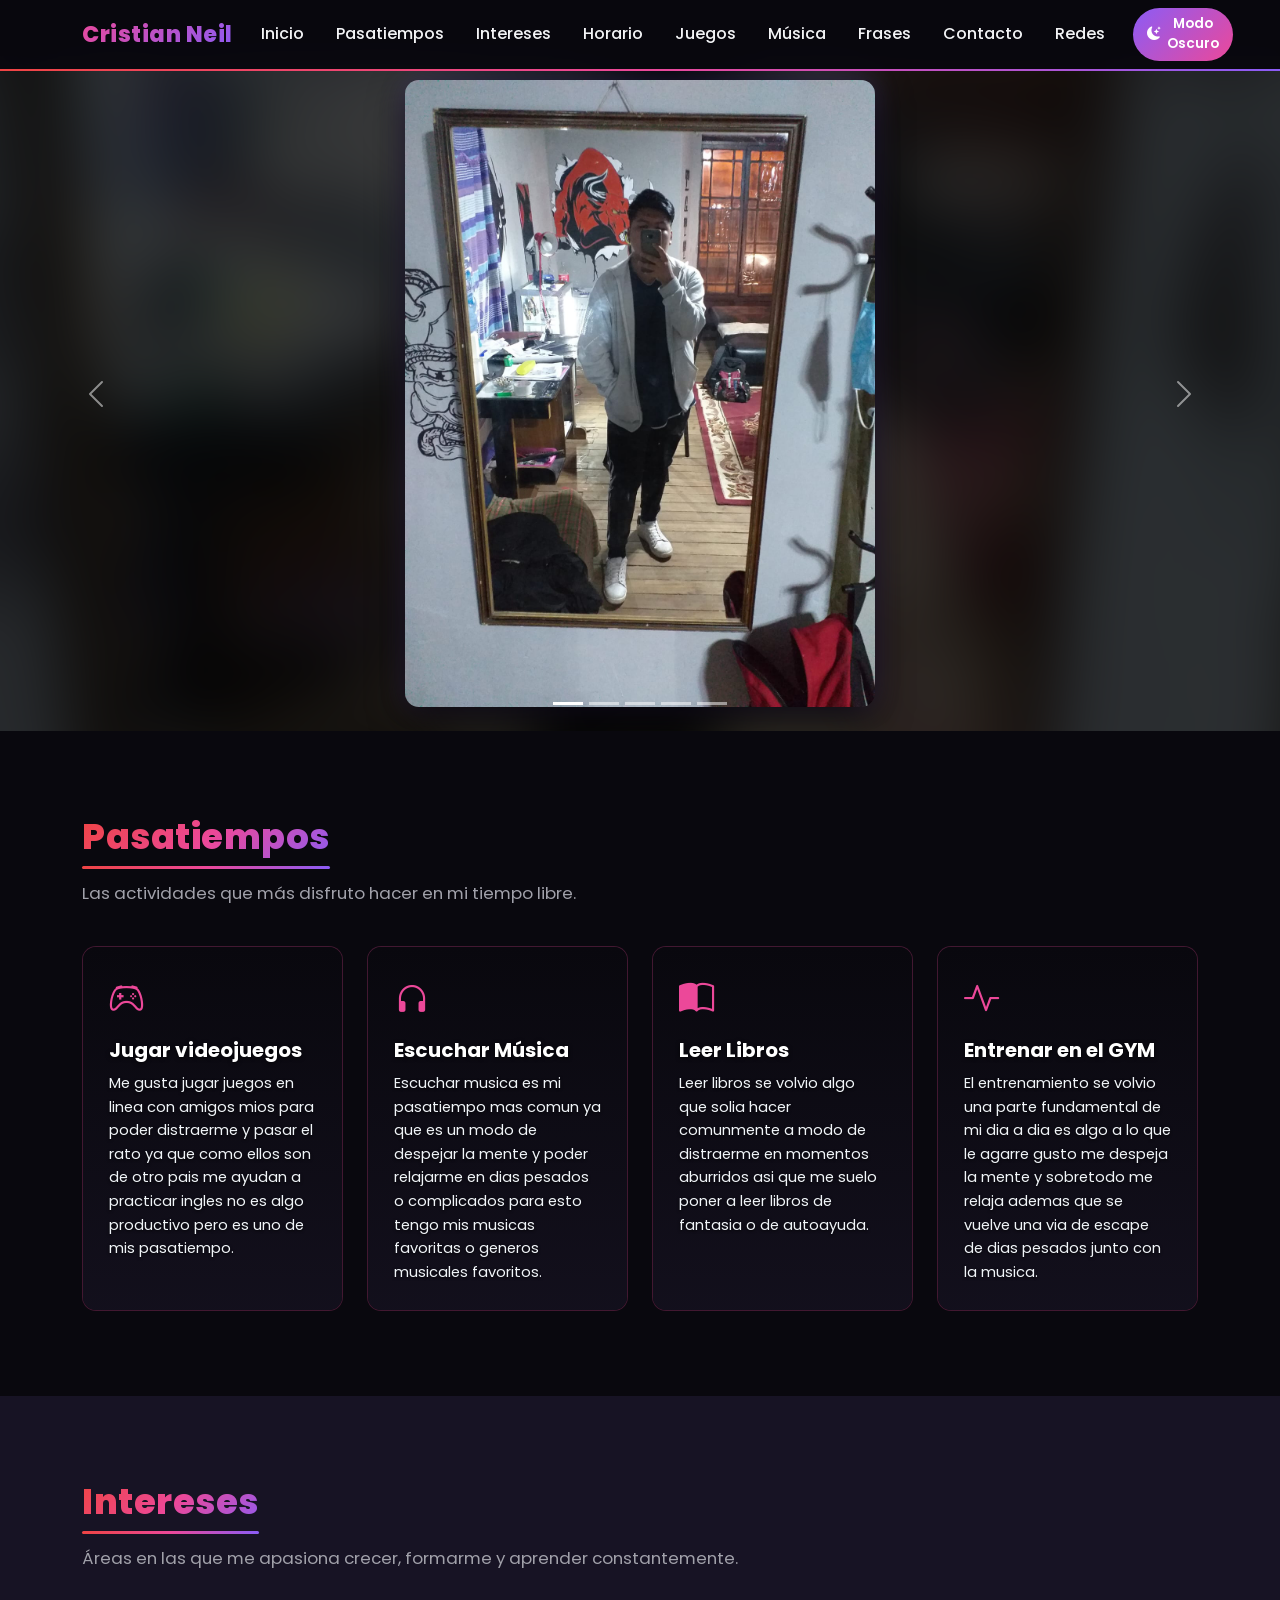
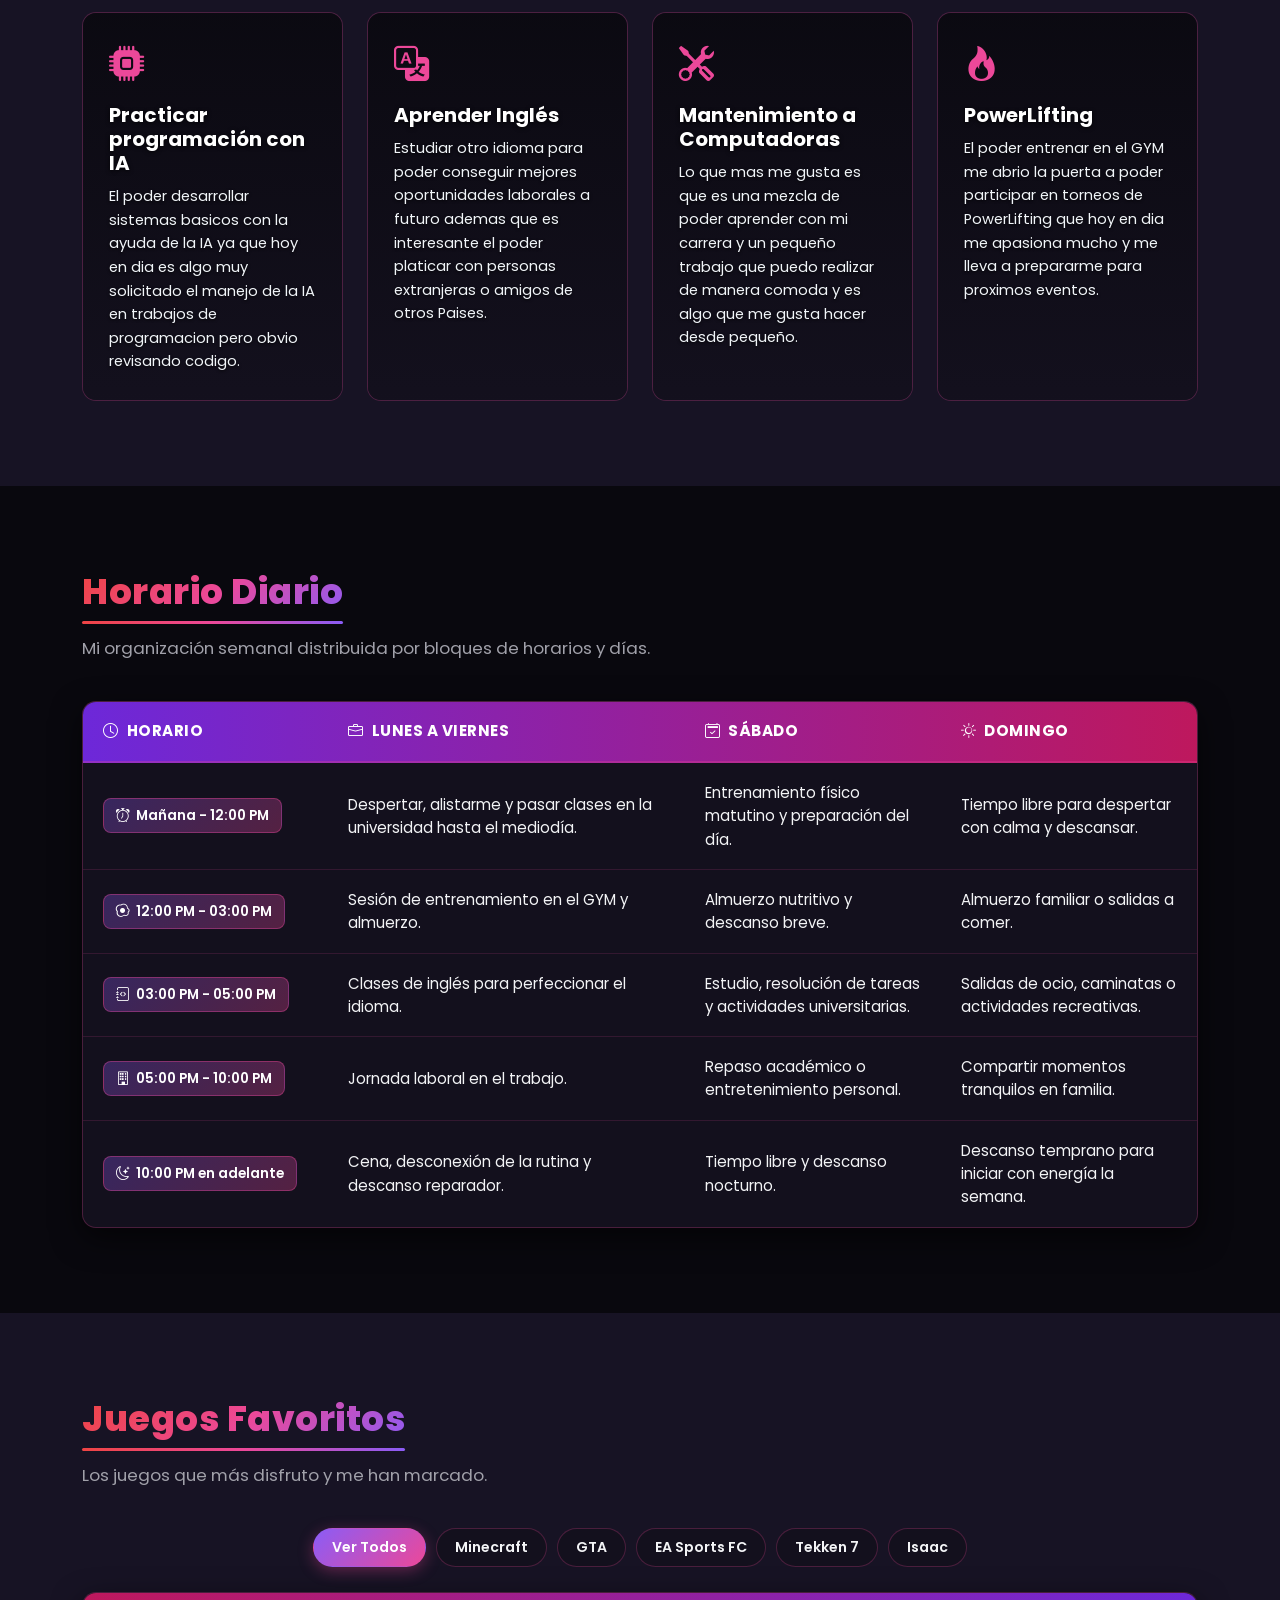
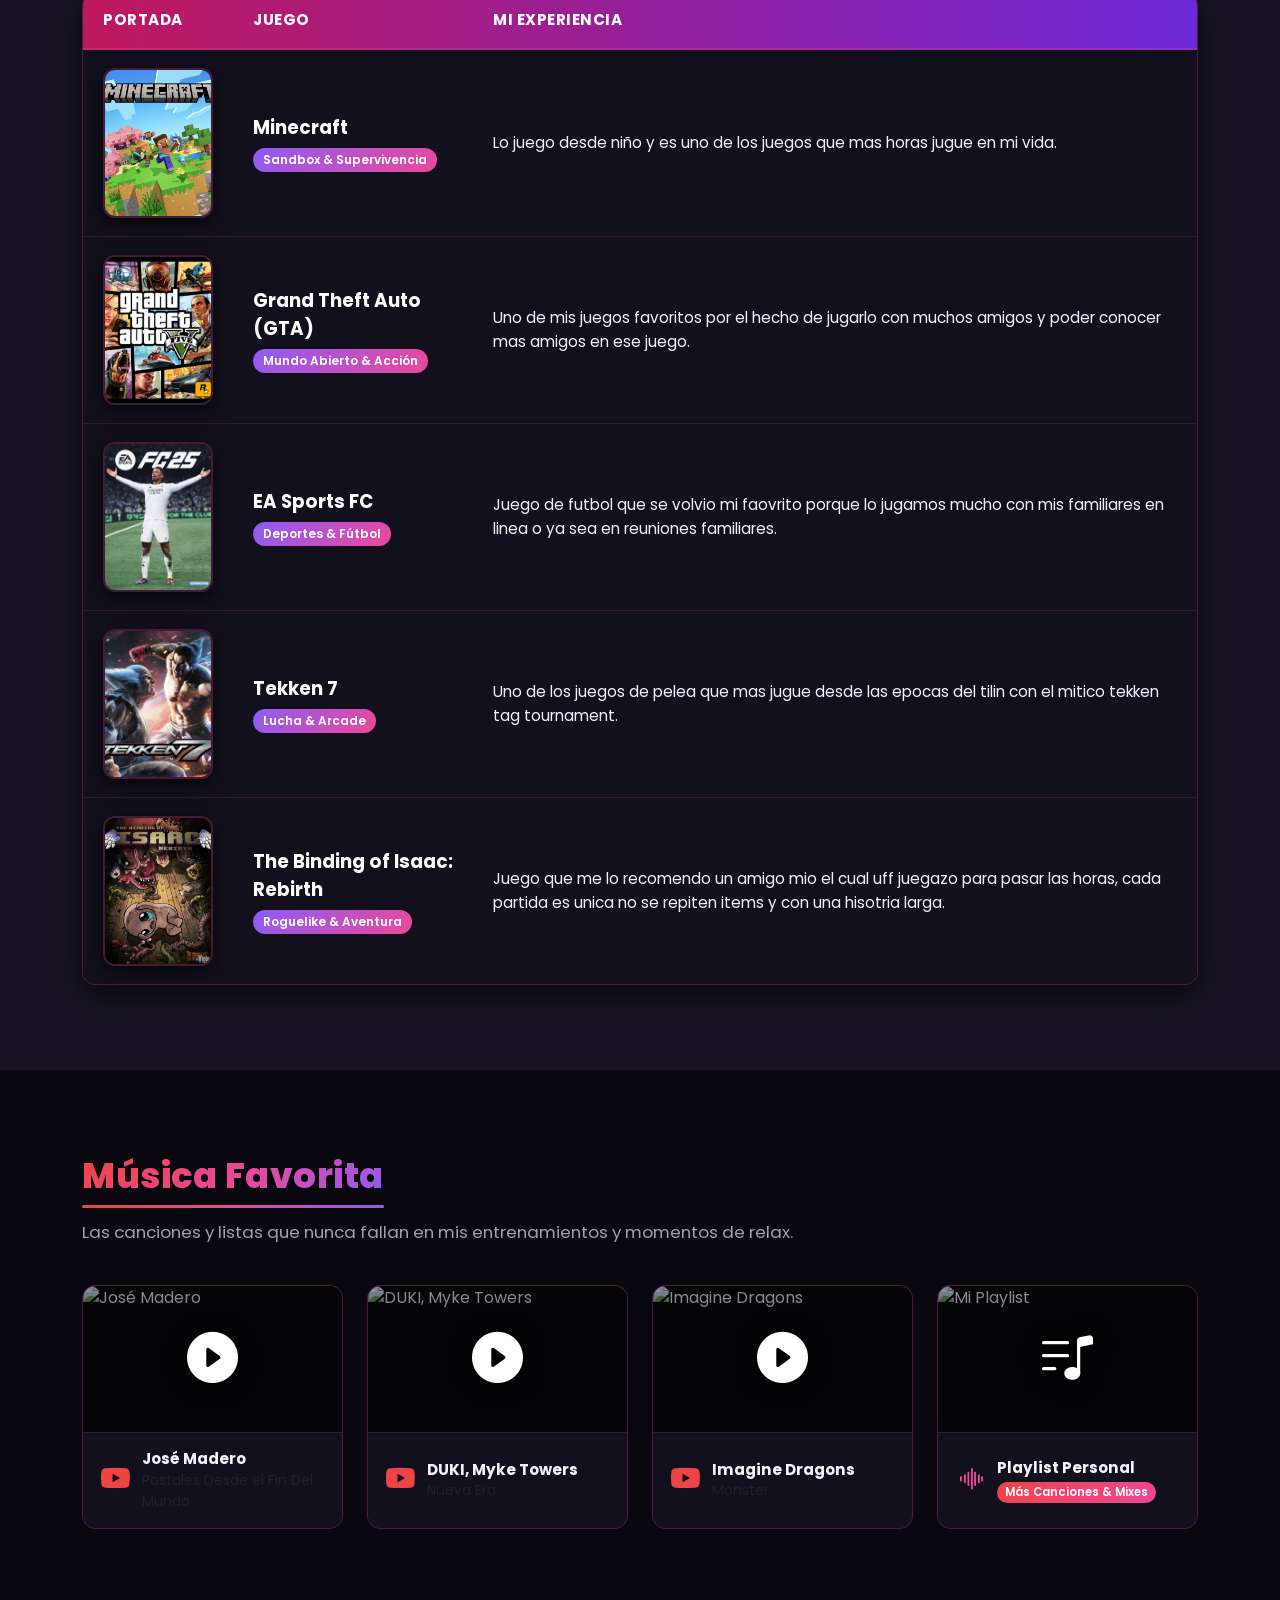
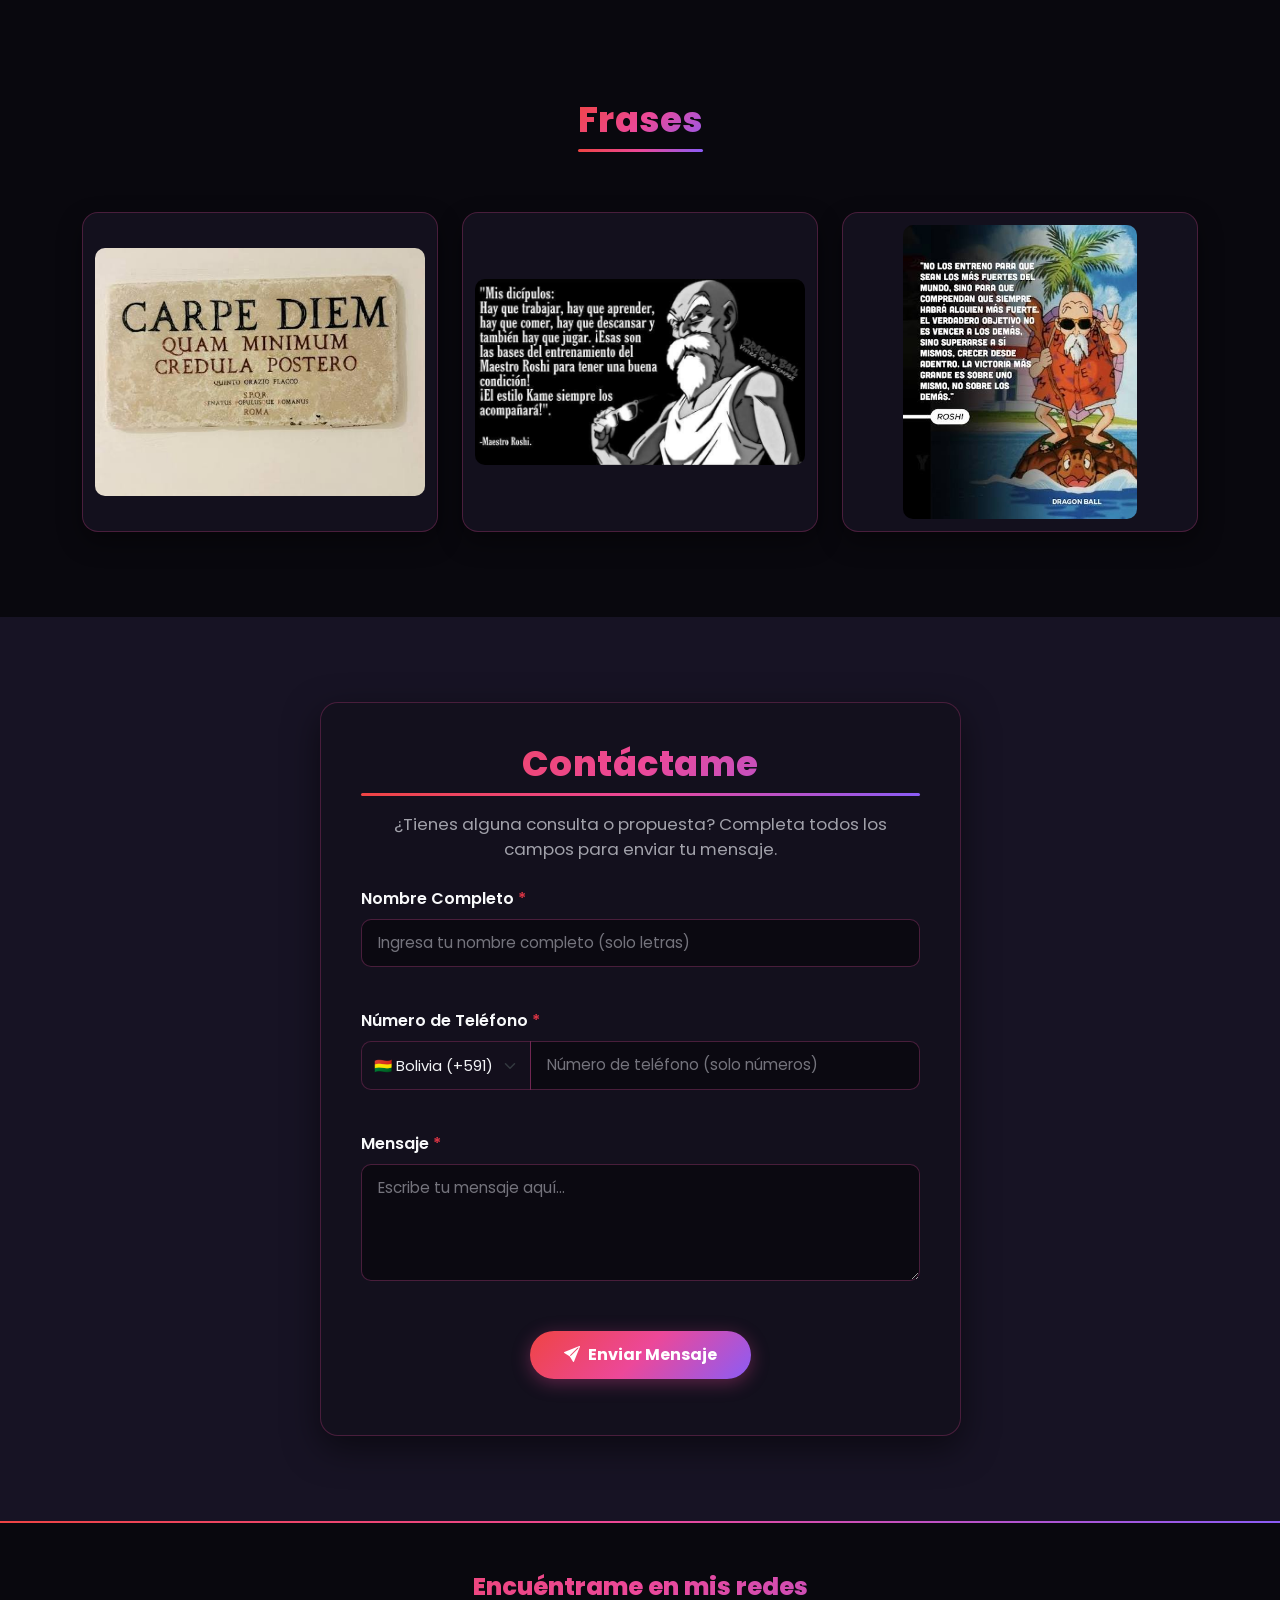
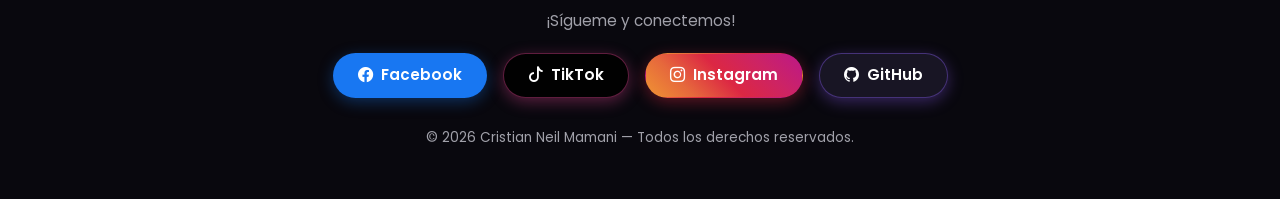
==== index.html @ c0f782ab "Primer commit" ====
<!DOCTYPE html>
<html lang="es">

<head>
  <meta charset="UTF-8" />
  <meta name="viewport" content="width=device-width, initial-scale=1.0" />
  <title>Mi Perfil - Cristian Neil</title>
  <!-- Google Fonts: Poppins -->
  <link rel="preconnect" href="https://fonts.googleapis.com" />
  <link rel="preconnect" href="https://fonts.gstatic.com" crossorigin />
  <link href="https://fonts.googleapis.com/css2?family=Poppins:wght@300;400;500;600;700;800&display=swap" rel="stylesheet" />
  <!-- Bootstrap & Icons -->
  <link href="https://cdn.jsdelivr.net/npm/bootstrap@5.3.3/dist/css/bootstrap.min.css" rel="stylesheet" />
  <link href="https://cdn.jsdelivr.net/npm/bootstrap-icons@1.11.3/font/bootstrap-icons.min.css" rel="stylesheet" />
  <!-- Hoja de Estilos Personalizada -->
  <link rel="stylesheet" href="css/style.css" />
  <!-- JavaScript y Manipulación del DOM -->
  <script src="script.js" defer></script>
</head>

<body>

  <!-- ==========================================================================
       BARRA DE NAVEGACIÓN (EJEMPLO 1 Y EJEMPLO 3 DEL DOM)
       ========================================================================== -->
  <nav class="navbar navbar-expand-lg fixed-top">
    <div class="container">
      <a class="navbar-brand" href="#">Cristian Neil</a>
      
      <!-- Botón Hamburguesa: burguerBtn (Ejemplo 3 DOM) -->
      <button id="burguerBtn" class="navbar-toggler border-0" type="button" data-bs-toggle="collapse" data-bs-target="#navMenu"
        aria-controls="navMenu" aria-expanded="false" aria-label="Toggle navigation">
        <span class="navbar-toggler-icon"></span>
      </button>

      <!-- Menú de Navegación: navMenu (Ejemplo 3 DOM) -->
      <div class="collapse navbar-collapse" id="navMenu">
        <ul class="navbar-nav ms-auto gap-2 align-items-lg-center">
          <li class="nav-item"><a class="nav-link" href="#hero">Inicio</a></li>
          <li class="nav-item"><a class="nav-link" href="#hobbies">Pasatiempos</a></li>
          <li class="nav-item"><a class="nav-link" href="#interests">Intereses</a></li>
          <li class="nav-item"><a class="nav-link" href="#schedule">Horario</a></li>
          <li class="nav-item"><a class="nav-link" href="#games">Juegos</a></li>
          <li class="nav-item"><a class="nav-link" href="#music">Música</a></li>
          <li class="nav-item"><a class="nav-link" href="#quote">Frases</a></li>
          <li class="nav-item"><a class="nav-link" href="#contact">Contacto</a></li>
          <li class="nav-item"><a class="nav-link" href="#social-footer">Redes</a></li>
          
          <!-- Botón de Modo Oscuro / Modo Claro: themeBtn (Ejemplo 1 DOM) -->
          <li class="nav-item ms-lg-2 mt-2 mt-lg-0">
            <button id="themeBtn" class="btn-theme-toggle" title="Cambiar tema">
              <i class="bi bi-moon-stars-fill" id="themeIcon"></i>
              <span id="themeText">Modo Oscuro</span>
            </button>
          </li>
        </ul>
      </div>
    </div>
  </nav>

  <!-- ==========================================================================
       HERO / CARRUSEL ADAPTATIVO
       ========================================================================== -->
  <section id="hero" class="p-0">
    <div id="heroCarousel" class="carousel slide carousel-fade" data-bs-ride="carousel" data-bs-interval="4000">
      <div class="carousel-indicators">
        <button type="button" data-bs-target="#heroCarousel" data-bs-slide-to="0" class="active"></button>
        <button type="button" data-bs-target="#heroCarousel" data-bs-slide-to="1"></button>
        <button type="button" data-bs-target="#heroCarousel" data-bs-slide-to="2"></button>
        <button type="button" data-bs-target="#heroCarousel" data-bs-slide-to="3"></button>
        <button type="button" data-bs-target="#heroCarousel" data-bs-slide-to="4"></button>
      </div>
      <div class="carousel-inner">

        <div class="carousel-item active">
          <div class="carousel-backdrop" style="background-image: url('img/tatto.jpeg');"></div>
          <div class="carousel-stage">
            <img src="img/tatto.jpeg" alt="Foto 1" class="carousel-photo" />
          </div>
        </div>

        <div class="carousel-item">
          <div class="carousel-backdrop" style="background-image: url('img/perfil.jpeg');"></div>
          <div class="carousel-stage">
            <img src="img/perfil.jpeg" alt="Foto 2" class="carousel-photo" />
          </div>
        </div>

        <div class="carousel-item">
          <div class="carousel-backdrop" style="background-image: url('img/cup.jpeg');"></div>
          <div class="carousel-stage">
            <img src="img/cup.jpeg" alt="Foto 3" class="carousel-photo" />
          </div>
        </div>

        <div class="carousel-item">
          <div class="carousel-backdrop" style="background-image: url('img/travel.jpeg');"></div>
          <div class="carousel-stage">
            <img src="img/travel.jpeg" alt="Foto 4" class="carousel-photo" />
          </div>
        </div>

        <div class="carousel-item">
          <div class="carousel-backdrop" style="background-image: url('img/girl.jpeg');"></div>
          <div class="carousel-stage">
            <img src="img/girl.jpeg" alt="Foto 5" class="carousel-photo" />
          </div>
        </div>

      </div>
      <button class="carousel-control-prev" type="button" data-bs-target="#heroCarousel" data-bs-slide="prev">
        <span class="carousel-control-prev-icon"></span>
      </button>
      <button class="carousel-control-next" type="button" data-bs-target="#heroCarousel" data-bs-slide="next">
        <span class="carousel-control-next-icon"></span>
      </button>
    </div>
  </section>

  <!-- ==========================================================================
       PASATIEMPOS (CON IMÁGENES DE FONDO)
       ========================================================================== -->
  <section id="hobbies">
    <div class="container">
      <h2 class="section-title">Pasatiempos</h2>
      <p class="section-lead">Las actividades que más disfruto hacer en mi tiempo libre.</p>
      <div class="row g-4">

        <div class="col-md-6 col-lg-3">
          <div class="card-with-bg hobby-bg-1">
            <div class="card-overlay"></div>
            <div class="card-content">
              <div class="card-icon"><i class="bi bi-controller"></i></div>
              <h5>Jugar videojuegos</h5>
              <p>Me gusta jugar juegos en linea con amigos mios para poder distraerme y pasar el rato ya que como ellos son de otro pais me ayudan a practicar ingles no es algo productivo pero es uno de mis pasatiempo.</p>
            </div>
          </div>
        </div>

        <div class="col-md-6 col-lg-3">
          <div class="card-with-bg hobby-bg-2">
            <div class="card-overlay"></div>
            <div class="card-content">
              <div class="card-icon"><i class="bi bi-headphones"></i></div>
              <h5>Escuchar Música</h5>
              <p>Escuchar musica es mi pasatiempo mas comun ya que es un modo de despejar la mente y poder relajarme en dias pesados o complicados para esto tengo mis musicas favoritas o generos musicales favoritos.</p>
            </div>
          </div>
        </div>

        <div class="col-md-6 col-lg-3">
          <div class="card-with-bg hobby-bg-3">
            <div class="card-overlay"></div>
            <div class="card-content">
              <div class="card-icon"><i class="bi bi-book-half"></i></div>
              <h5>Leer Libros</h5>
              <p>Leer libros se volvio algo que solia hacer comunmente a modo de distraerme en momentos aburridos asi que me suelo poner a leer libros de fantasia o de autoayuda.</p>
            </div>
          </div>
        </div>

        <div class="col-md-6 col-lg-3">
          <div class="card-with-bg hobby-bg-4">
            <div class="card-overlay"></div>
            <div class="card-content">
              <div class="card-icon"><i class="bi bi-activity"></i></div>
              <h5>Entrenar en el GYM</h5>
              <p>El entrenamiento se volvio una parte fundamental de mi dia a dia es algo a lo que le agarre gusto me despeja la mente y sobretodo me relaja ademas que se vuelve una via de escape de dias pesados junto con la musica.</p>
            </div>
          </div>
        </div>

      </div>
    </div>
  </section>

  <!-- ==========================================================================
       INTERESES (CON IMÁGENES DE FONDO)
       ========================================================================== -->
  <section id="interests">
    <div class="container">
      <h2 class="section-title">Intereses</h2>
      <p class="section-lead">Áreas en las que me apasiona crecer, formarme y aprender constantemente.</p>
      <div class="row g-4">

        <div class="col-md-6 col-lg-3">
          <div class="card-with-bg interest-bg-1">
            <div class="card-overlay"></div>
            <div class="card-content">
              <div class="card-icon"><i class="bi bi-cpu-fill"></i></div>
              <h5>Practicar programación con IA</h5>
              <p>El poder desarrollar sistemas basicos con la ayuda de la IA ya que hoy en dia es algo muy solicitado el manejo de la IA en trabajos de programacion pero obvio revisando codigo.</p>
            </div>
          </div>
        </div>

        <div class="col-md-6 col-lg-3">
          <div class="card-with-bg interest-bg-2">
            <div class="card-overlay"></div>
            <div class="card-content">
              <div class="card-icon"><i class="bi bi-translate"></i></div>
              <h5>Aprender Inglés</h5>
              <p>Estudiar otro idioma para poder conseguir mejores oportunidades laborales a futuro ademas que es interesante el poder platicar con personas extranjeras o amigos de otros Paises.</p>
            </div>
          </div>
        </div>

        <div class="col-md-6 col-lg-3">
          <div class="card-with-bg interest-bg-3">
            <div class="card-overlay"></div>
            <div class="card-content">
              <div class="card-icon"><i class="bi bi-tools"></i></div>
              <h5>Mantenimiento a Computadoras</h5>
              <p>Lo que mas me gusta es que es una mezcla de poder aprender con mi carrera y un pequeño trabajo que puedo realizar de manera comoda y es algo que me gusta hacer desde pequeño.</p>
            </div>
          </div>
        </div>

        <div class="col-md-6 col-lg-3">
          <div class="card-with-bg interest-bg-4">
            <div class="card-overlay"></div>
            <div class="card-content">
              <div class="card-icon"><i class="bi bi-fire"></i></div>
              <h5>PowerLifting</h5>
              <p>El poder entrenar en el GYM me abrio la puerta a poder participar en torneos de PowerLifting que hoy en dia me apasiona mucho y me lleva a prepararme para proximos eventos.</p>
            </div>
          </div>
        </div>

      </div>
    </div>
  </section>

  <!-- ==========================================================================
       HORARIO DIARIO
       ========================================================================== -->
  <section id="schedule">
    <div class="container">
      <h2 class="section-title">Horario Diario</h2>
      <p class="section-lead">Mi organización semanal distribuida por bloques de horarios y días.</p>

      <div class="table-responsive schedule-table-wrap">
        <table class="schedule-table">
          <thead>
            <tr>
              <th scope="col" style="width: 22%;"><i class="bi bi-clock me-2"></i>Horario</th>
              <th scope="col" style="width: 32%;"><i class="bi bi-briefcase me-2"></i>Lunes a Viernes</th>
              <th scope="col" style="width: 23%;"><i class="bi bi-calendar2-check me-2"></i>Sábado</th>
              <th scope="col" style="width: 23%;"><i class="bi bi-sun me-2"></i>Domingo</th>
            </tr>
          </thead>
          <tbody>
            <tr>
              <td class="schedule-hour-col">
                <span class="schedule-hour-badge"><i class="bi bi-alarm"></i> Mañana - 12:00 PM</span>
              </td>
              <td>Despertar, alistarme y pasar clases en la universidad hasta el mediodía.</td>
              <td>Entrenamiento físico matutino y preparación del día.</td>
              <td>Tiempo libre para despertar con calma y descansar.</td>
            </tr>
            <tr>
              <td class="schedule-hour-col">
                <span class="schedule-hour-badge"><i class="bi bi-egg-fried"></i> 12:00 PM - 03:00 PM</span>
              </td>
              <td>Sesión de entrenamiento en el GYM y almuerzo.</td>
              <td>Almuerzo nutritivo y descanso breve.</td>
              <td>Almuerzo familiar o salidas a comer.</td>
            </tr>
            <tr>
              <td class="schedule-hour-col">
                <span class="schedule-hour-badge"><i class="bi bi-journal-code"></i> 03:00 PM - 05:00 PM</span>
              </td>
              <td>Clases de inglés para perfeccionar el idioma.</td>
              <td>Estudio, resolución de tareas y actividades universitarias.</td>
              <td>Salidas de ocio, caminatas o actividades recreativas.</td>
            </tr>
            <tr>
              <td class="schedule-hour-col">
                <span class="schedule-hour-badge"><i class="bi bi-building"></i> 05:00 PM - 10:00 PM</span>
              </td>
              <td>Jornada laboral en el trabajo.</td>
              <td>Repaso académico o entretenimiento personal.</td>
              <td>Compartir momentos tranquilos en familia.</td>
            </tr>
            <tr>
              <td class="schedule-hour-col">
                <span class="schedule-hour-badge"><i class="bi bi-moon-stars"></i> 10:00 PM en adelante</span>
              </td>
              <td>Cena, desconexión de la rutina y descanso reparador.</td>
              <td>Tiempo libre y descanso nocturno.</td>
              <td>Descanso temprano para iniciar con energía la semana.</td>
            </tr>
          </tbody>
        </table>
      </div>
    </div>
  </section>

  <!-- ==========================================================================
       JUEGOS FAVORITOS: TABLA DE 3 COLUMNAS CORREGIDA (PORTADA, NOMBRE AL LADO, EXPERIENCIA)
       ========================================================================== -->
  <section id="games">
    <div class="container">
      <h2 class="section-title">Juegos Favoritos</h2>
      <p class="section-lead">Los juegos que más disfruto y me han marcado.</p>

      <!-- Botones de Filtrado DOM (Ejemplo 2) -->
      <div class="games-filter-bar">
        <button class="btn btn-filter active" data-filter="todos" onclick="filtrar('todos')">Ver Todos</button>
        <button class="btn btn-filter" data-filter="sandbox" onclick="filtrar('sandbox')">Minecraft</button>
        <button class="btn btn-filter" data-filter="accion" onclick="filtrar('accion')">GTA</button>
        <button class="btn btn-filter" data-filter="deportes" onclick="filtrar('deportes')">EA Sports FC</button>
        <button class="btn btn-filter" data-filter="lucha" onclick="filtrar('lucha')">Tekken 7</button>
        <button class="btn btn-filter" data-filter="roguelike" onclick="filtrar('roguelike')">Isaac</button>
      </div>

      <div class="table-responsive games-table-wrap">
        <table class="games-table">
          <thead>
            <tr>
              <th scope="col" style="width: 140px;">Portada</th>
              <th scope="col" style="width: 240px;">Juego</th>
              <th scope="col">Mi Experiencia</th>
            </tr>
          </thead>
          <tbody>
            <tr class="game-row" data-categoria="sandbox">
              <td>
                <div class="game-portada-box">
                  <img src="juegos/minecraft.webp" alt="Minecraft" class="game-portada-img" />
                </div>
              </td>
              <td>
                <div class="game-title-wrap">
                  <span class="game-title">Minecraft</span>
                  <span class="game-tag">Sandbox & Supervivencia</span>
                </div>
              </td>
              <td class="game-experience-cell">
                Lo juego desde niño y es uno de los juegos que mas horas jugue en mi vida.
              </td>
            </tr>
            <tr class="game-row" data-categoria="accion">
              <td>
                <div class="game-portada-box">
                  <img src="juegos/gta.jpg" alt="GTA" class="game-portada-img" />
                </div>
              </td>
              <td>
                <div class="game-title-wrap">
                  <span class="game-title">Grand Theft Auto (GTA)</span>
                  <span class="game-tag">Mundo Abierto & Acción</span>
                </div>
              </td>
              <td class="game-experience-cell">
                Uno de mis juegos favoritos por el hecho de jugarlo con muchos amigos y poder conocer mas amigos en ese juego.
              </td>
            </tr>
            <tr class="game-row" data-categoria="deportes">
              <td>
                <div class="game-portada-box">
                  <img src="juegos/fc.jpg" alt="EA Sports FC" class="game-portada-img" />
                </div>
              </td>
              <td>
                <div class="game-title-wrap">
                  <span class="game-title">EA Sports FC</span>
                  <span class="game-tag">Deportes & Fútbol</span>
                </div>
              </td>
              <td class="game-experience-cell">
                Juego de futbol que se volvio mi faovrito porque lo jugamos mucho con mis familiares en linea o ya sea en reuniones familiares.
              </td>
            </tr>
            <tr class="game-row" data-categoria="lucha">
              <td>
                <div class="game-portada-box">
                  <img src="juegos/tekken7.jpg" alt="Tekken 7" class="game-portada-img" />
                </div>
              </td>
              <td>
                <div class="game-title-wrap">
                  <span class="game-title">Tekken 7</span>
                  <span class="game-tag">Lucha & Arcade</span>
                </div>
              </td>
              <td class="game-experience-cell">
                Uno de los juegos de pelea que mas jugue desde las epocas del tilin con el mitico tekken tag tournament.
              </td>
            </tr>
            <tr class="game-row" data-categoria="roguelike">
              <td>
                <div class="game-portada-box">
                  <img src="juegos/the-binding-of-isaac-rebirth.jpg" alt="The Binding of Isaac" class="game-portada-img" />
                </div>
              </td>
              <td>
                <div class="game-title-wrap">
                  <span class="game-title">The Binding of Isaac: Rebirth</span>
                  <span class="game-tag">Roguelike & Aventura</span>
                </div>
              </td>
              <td class="game-experience-cell">
                Juego que me lo recomendo un amigo mio el cual uff juegazo para pasar las horas, cada partida es unica no se repiten items y con una hisotria larga.
              </td>
            </tr>
          </tbody>
        </table>
      </div>
    </div>
  </section>

  <!-- ==========================================================================
       MÚSICA FAVORITA Y PLAYLISTS
       ========================================================================== -->
  <section id="music">
    <div class="container">
      <h2 class="section-title">Música Favorita</h2>
      <p class="section-lead">Las canciones y listas que nunca fallan en mis entrenamientos y momentos de relax.</p>
      <div class="row g-4">

        <div class="col-md-6 col-lg-3">
          <a class="music-embed-card" href="https://www.youtube.com/watch?v=4TnoY0MBm48" target="_blank"
            rel="noopener noreferrer">
            <div class="music-thumb-wrap">
              <img src="https://img.youtube.com/vi/4TnoY0MBm48/maxresdefault.jpg" alt="José Madero" />
              <div class="music-thumb-play"><i class="bi bi-play-circle-fill"></i></div>
            </div>
            <div class="music-embed-label">
              <i class="bi bi-youtube"></i>
              <div>
                <strong>José Madero</strong>
                <small class="text-muted d-block">Postales Desde el Fin Del Mundo</small>
              </div>
            </div>
          </a>
        </div>

        <div class="col-md-6 col-lg-3">
          <a class="music-embed-card" href="https://www.youtube.com/watch?v=wgvqiH7iCRo" target="_blank"
            rel="noopener noreferrer">
            <div class="music-thumb-wrap">
              <img src="https://img.youtube.com/vi/wgvqiH7iCRo/maxresdefault.jpg" alt="DUKI, Myke Towers" />
              <div class="music-thumb-play"><i class="bi bi-play-circle-fill"></i></div>
            </div>
            <div class="music-embed-label">
              <i class="bi bi-youtube"></i>
              <div>
                <strong>DUKI, Myke Towers</strong>
                <small class="text-muted d-block">Nueva Era</small>
              </div>
            </div>
          </a>
        </div>

        <div class="col-md-6 col-lg-3">
          <a class="music-embed-card" href="https://www.youtube.com/watch?v=SWdJdGYfYPw" target="_blank"
            rel="noopener noreferrer">
            <div class="music-thumb-wrap">
              <img src="https://img.youtube.com/vi/SWdJdGYfYPw/maxresdefault.jpg" alt="Imagine Dragons" />
              <div class="music-thumb-play"><i class="bi bi-play-circle-fill"></i></div>
            </div>
            <div class="music-embed-label">
              <i class="bi bi-youtube"></i>
              <div>
                <strong>Imagine Dragons</strong>
                <small class="text-muted d-block">Monster</small>
              </div>
            </div>
          </a>
        </div>

        <div class="col-md-6 col-lg-3">
          <a class="music-embed-card" href="https://www.youtube.com" target="_blank"
            rel="noopener noreferrer">
            <div class="music-thumb-wrap">
              <img src="https://images.unsplash.com/photo-1511671782779-c97d3d27a1d4?w=600&auto=format&fit=crop&q=80" alt="Mi Playlist" />
              <div class="music-thumb-play"><i class="bi bi-music-note-list"></i></div>
            </div>
            <div class="music-embed-label">
              <i class="bi bi-soundwave" style="color: var(--pink-primary);"></i>
              <div>
                <strong>Playlist Personal</strong>
                <span class="playlist-badge">Más Canciones & Mixes</span>
              </div>
            </div>
          </a>
        </div>

      </div>
    </div>
  </section>

  <!-- ==========================================================================
       FRASES (SOLO IMÁGENES DE LA CARPETA IMG)
       ========================================================================== -->
  <section id="quote">
    <div class="container">
      <div class="text-center mb-5">
        <h2 class="section-title">Frases</h2>
      </div>

      <div class="row g-4 justify-content-center">
        <!-- Imagen 1: carpediem.jpg -->
        <div class="col-md-4">
          <div class="quote-pure-card">
            <img src="img/carpediem.jpg" alt="Carpe Diem" class="quote-pure-img" />
          </div>
        </div>

        <!-- Imagen 2: descarga.jpg -->
        <div class="col-md-4">
          <div class="quote-pure-card">
            <img src="img/descarga.jpg" alt="Frase 2" class="quote-pure-img" />
          </div>
        </div>

        <!-- Imagen 3: images.jpg -->
        <div class="col-md-4">
          <div class="quote-pure-card">
            <img src="img/images.jpg" alt="Frase 3" class="quote-pure-img" />
          </div>
        </div>
      </div>
    </div>
  </section>

  <!-- ==========================================================================
       FORMULARIO DE CONTACTO COMPLETO CON VALIDACIÓN DINÁMICA DEL DOM
       ========================================================================== -->
  <section id="contact">
    <div class="container">
      <div class="row justify-content-center">
        <div class="col-lg-7">
          <div class="contact-card">
            <h2 class="section-title text-center d-block mb-3">Contáctame</h2>
            <p class="section-lead text-center mb-4">¿Tienes alguna consulta o propuesta? Completa todos los campos para enviar tu mensaje.</p>
            
            <form id="contactForm" novalidate>
              <!-- Casilla: Nombre Completo (Solo letras) -->
              <div class="mb-3 text-start">
                <label for="nombre" class="form-label text-light fw-semibold">Nombre Completo <span class="text-danger">*</span></label>
                <input type="text" class="form-control custom-input" id="nombre" placeholder="Ingresa tu nombre completo (solo letras)" autocomplete="off" />
                <div id="errorNombre" class="msg-field-error"></div>
              </div>

              <!-- Casilla: Teléfono con desplegable de código de país (Solo números) -->
              <div class="mb-3 text-start">
                <label for="telefono" class="form-label text-light fw-semibold">Número de Teléfono <span class="text-danger">*</span></label>
                <div class="input-group">
                  <select id="codigoPais" class="form-select custom-select-country">
                    <option value="+591" selected>🇧🇴 Bolivia (+591)</option>
                    <option value="+54">🇦🇷 Argentina (+54)</option>
                    <option value="+51">🇵🇪 Perú (+51)</option>
                    <option value="+56">🇨🇱 Chile (+56)</option>
                    <option value="+57">🇨🇴 Colombia (+57)</option>
                    <option value="+52">🇲🇽 México (+52)</option>
                    <option value="+34">🇪🇸 España (+34)</option>
                    <option value="+1">🇺🇸 EE.UU. (+1)</option>
                  </select>
                  <input type="text" class="form-control custom-input" id="telefono" placeholder="Número de teléfono (solo números)" autocomplete="off" />
                </div>
                <div id="errorTelefono" class="msg-field-error"></div>
              </div>

              <!-- Casilla: Mensaje -->
              <div class="mb-3 text-start">
                <label for="mensaje" class="form-label text-light fw-semibold">Mensaje <span class="text-danger">*</span></label>
                <textarea class="form-control custom-input" id="mensaje" rows="4" placeholder="Escribe tu mensaje aquí..."></textarea>
                <div id="errorMensaje" class="msg-field-error"></div>
              </div>

              <div class="text-center mt-4">
                <button type="submit" class="btn btn-submit-custom">
                  <i class="bi bi-send-fill me-2"></i>Enviar Mensaje
                </button>
              </div>
            </form>

            <div id="alertaBox" class="text-center mt-3"></div>
          </div>
        </div>
      </div>
    </div>
  </section>

  <!-- ==========================================================================
       FOOTER Y REDES SOCIALES
       ========================================================================== -->
  <footer id="social-footer">
    <div class="container text-center">
      <h4 class="footer-title">
        Encuéntrame en mis redes
      </h4>
      <p class="footer-subtitle">
        ¡Sígueme y conectemos!
      </p>
      <div class="social-links">
        <a class="social-btn facebook" href="https://www.facebook.com/share/1E5eUvUtJ1/" target="_blank"
          rel="noopener noreferrer">
          <i class="bi bi-facebook"></i> Facebook
        </a>
        <a class="social-btn tiktok" href="https://www.tiktok.com/@neil_san_14?_r=1&_t=ZS-9AyizTX0OX7" target="_blank"
          rel="noopener noreferrer">
          <i class="bi bi-tiktok"></i> TikTok
        </a>
        <a class="social-btn instagram" href="https://www.instagram.com/x_neil_mamani_x?rpxt=bDdkZWoxanZvdjFo"
          target="_blank" rel="noopener noreferrer">
          <i class="bi bi-instagram"></i> Instagram
        </a>
        <a class="social-btn github" href="https://github.com/cristianmamani282-cloud" target="_blank"
          rel="noopener noreferrer">
          <i class="bi bi-github"></i> GitHub
        </a>
      </div>
      <p class="footer-copy">
        © 2026 Cristian Neil Mamani — Todos los derechos reservados.
      </p>
    </div>
  </footer>

  <!-- Bootstrap Scripts -->
  <script src="https://cdn.jsdelivr.net/npm/bootstrap@5.3.3/dist/js/bootstrap.bundle.min.js"></script>
</body>

</html>
---- css/style.css ----
/* ==========================================================================
   PALETA DE COLORES: Negro, Morado, Rosado y Rojo
   ========================================================================== */
:root {
  --bg-dark: #09080e;           /* Negro profundo */
  --bg-card: #13101d;           /* Negro morado */
  --bg-card-alt: #171324;       /* Variante de fondo */
  --bg-card-hover: #1f1830;

  --purple-primary: #8b5cf6;    /* Morado vibrante */
  --purple-dark: #6d28d9;
  --purple-glow: rgba(139, 92, 246, 0.35);

  --pink-primary: #ec4899;      /* Rosado neón */
  --pink-light: #f472b6;
  --pink-glow: rgba(236, 72, 153, 0.35);

  --red-primary: #ef4444;       /* Rojo intenso */
  --red-dark: #dc2626;
  --red-glow: rgba(239, 68, 68, 0.35);

  --border-glow: rgba(236, 72, 153, 0.25);
  --border-purple: rgba(139, 92, 246, 0.25);

  --text-light: #f3f4f6;
  --text-muted: #a1a1aa;
}

* {
  box-sizing: border-box;
  margin: 0;
  padding: 0;
}

body {
  background-color: var(--bg-dark);
  color: var(--text-light);
  font-family: 'Poppins', 'Segoe UI', Tahoma, Geneva, Verdana, sans-serif;
  scroll-behavior: smooth;
  transition: background-color 0.3s ease, color 0.3s ease;
}

/* ==========================================================================
   NAVBAR & MENÚ
   ========================================================================== */
.navbar {
  background-color: rgba(9, 8, 14, 0.95);
  backdrop-filter: blur(12px);
  border-bottom: 2px solid transparent;
  border-image: linear-gradient(90deg, var(--red-primary), var(--pink-primary), var(--purple-primary)) 1;
}

.navbar-brand {
  font-weight: 800;
  font-size: 1.4rem;
  background: linear-gradient(135deg, var(--pink-primary), var(--purple-primary));
  -webkit-background-clip: text;
  -webkit-text-fill-color: transparent;
  letter-spacing: 0.5px;
}

.nav-link {
  color: var(--text-light) !important;
  font-weight: 500;
  transition: all 0.25s ease;
  padding: 6px 12px !important;
  border-radius: 6px;
}

.nav-link:hover {
  color: var(--pink-primary) !important;
  background-color: rgba(236, 72, 153, 0.08);
}

.navbar-toggler-icon {
  filter: invert(1);
}

/* Botón de alternancia de modo (Ejemplo 1 DOM) */
.btn-theme-toggle {
  background: linear-gradient(135deg, var(--purple-primary), var(--pink-primary));
  color: #fff;
  border: none;
  border-radius: 50px;
  padding: 6px 14px;
  font-weight: 600;
  font-size: 0.85rem;
  display: inline-flex;
  align-items: center;
  gap: 6px;
  cursor: pointer;
  transition: transform 0.2s ease, box-shadow 0.2s ease;
}

.btn-theme-toggle:hover {
  transform: translateY(-2px);
  box-shadow: 0 4px 15px var(--pink-glow);
  color: #fff;
}

/* ==========================================================================
   HERO / CARRUSEL ADAPTATIVO
   ========================================================================== */
#heroCarousel {
  margin-top: 56px;
}

#heroCarousel .carousel-item {
  height: 75vh;
  min-height: 480px;
  max-height: 720px;
  position: relative;
  overflow: hidden;
  background-color: #06050a;
}

.carousel-backdrop {
  position: absolute;
  inset: -30px;
  background-size: cover;
  background-position: center;
  filter: blur(28px) brightness(0.24);
  transform: scale(1.15);
  z-index: 1;
}

.carousel-stage {
  position: relative;
  z-index: 2;
  width: 100%;
  height: 100%;
  display: flex;
  align-items: center;
  justify-content: center;
  padding: 24px;
}

.carousel-photo {
  max-width: 100%;
  max-height: 100%;
  width: auto;
  height: 100%;
  object-fit: contain;
  border-radius: 14px;
  box-shadow: 0 12px 35px rgba(0, 0, 0, 0.8), 0 0 25px rgba(139, 92, 246, 0.25);
  display: block;
}

/* ==========================================================================
   SECCIONES Y TÍTULOS
   ========================================================================== */
section {
  padding: 85px 0;
}

.section-title {
  font-size: 2.2rem;
  font-weight: 800;
  background: linear-gradient(135deg, var(--red-primary), var(--pink-primary), var(--purple-primary));
  -webkit-background-clip: text;
  -webkit-text-fill-color: transparent;
  margin-bottom: 12px;
  position: relative;
  display: inline-block;
  letter-spacing: 0.5px;
}

.section-title::after {
  content: '';
  display: block;
  height: 3px;
  background: linear-gradient(90deg, var(--red-primary), var(--pink-primary), var(--purple-primary));
  border-radius: 3px;
  margin-top: 8px;
  width: 100%;
}

.section-lead {
  color: var(--text-muted);
  margin-bottom: 40px;
  font-size: 1.05rem;
}

/* ==========================================================================
   TARJETAS CON IMÁGENES DE FONDO (PASATIEMPOS E INTERESES)
   Siempre con texto blanco y legible en ambos modos (Oscuro y Claro)
   ========================================================================== */
#interests {
  background-color: var(--bg-card-alt);
}

.card-with-bg {
  position: relative;
  overflow: hidden;
  background-size: cover;
  background-position: center;
  border-radius: 14px;
  border: 1px solid var(--border-glow);
  height: 100%;
  min-height: 270px;
  transition: transform 0.25s ease, box-shadow 0.25s ease, border-color 0.25s ease;
}

.card-with-bg:hover {
  transform: translateY(-5px);
  border-color: var(--pink-primary);
  box-shadow: 0 12px 32px var(--pink-glow), 0 0 20px var(--purple-glow);
}

.card-overlay {
  position: absolute;
  inset: 0;
  background: linear-gradient(180deg, rgba(9, 8, 14, 0.85) 0%, rgba(19, 16, 29, 0.95) 100%) !important;
  transition: background 0.3s ease;
  z-index: 1;
}

.card-with-bg:hover .card-overlay {
  background: linear-gradient(180deg, rgba(16, 10, 26, 0.74) 0%, rgba(13, 8, 20, 0.88) 100%) !important;
}

.card-content {
  position: relative;
  z-index: 2;
  padding: 26px;
  height: 100%;
  display: flex;
  flex-direction: column;
}

.card-content .card-icon {
  font-size: 2.2rem;
  margin-bottom: 12px;
  color: var(--pink-primary) !important;
}

/* Letras de pasatiempos e intereses SIEMPRE blancas y nítidas sobre el fondo oscuro */
.card-content h5 {
  font-weight: 700;
  color: #ffffff !important;
  margin-bottom: 10px;
  text-shadow: 0 1px 4px rgba(0, 0, 0, 0.8);
}

.card-content p {
  color: #f1f5f9 !important;
  font-size: 0.92rem;
  line-height: 1.6;
  margin: 0;
  text-shadow: 0 1px 3px rgba(0, 0, 0, 0.8);
}

/* Fondos temáticos */
.hobby-bg-1 { background-image: url('https://images.unsplash.com/photo-1538481199705-c710c4e965fc?w=700&auto=format&fit=crop&q=80'); }
.hobby-bg-2 { background-image: url('https://images.unsplash.com/photo-1511671782779-c97d3d27a1d4?w=700&auto=format&fit=crop&q=80'); }
.hobby-bg-3 { background-image: url('https://images.unsplash.com/photo-1497633762265-9d179a990aa6?w=700&auto=format&fit=crop&q=80'); }
.hobby-bg-4 { background-image: url('https://images.unsplash.com/photo-1534438327276-14e5300c3a48?w=700&auto=format&fit=crop&q=80'); }

.interest-bg-1 { background-image: url('https://images.unsplash.com/photo-1555066931-4365d14bab8c?w=700&auto=format&fit=crop&q=80'); }
.interest-bg-2 { background-image: url('https://images.unsplash.com/photo-1546410531-bb4caa6b424d?w=700&auto=format&fit=crop&q=80'); }
.interest-bg-3 { background-image: url('https://images.unsplash.com/photo-1591799264318-7e6ef8ddb7ea?w=700&auto=format&fit=crop&q=80'); }
.interest-bg-4 { background-image: url('https://images.unsplash.com/photo-1517838277536-f5f99be501cd?w=700&auto=format&fit=crop&q=80'); }

/* ==========================================================================
   TABLAS (HORARIO Y JUEGOS)
   ========================================================================== */
.schedule-table-wrap,
.games-table-wrap {
  background-color: var(--bg-card);
  border-radius: 14px;
  border: 1px solid var(--border-glow);
  box-shadow: 0 10px 30px rgba(0, 0, 0, 0.6);
  overflow: hidden;
}

.schedule-table {
  --bs-table-bg: transparent !important;
  --bs-table-accent-bg: transparent !important;
  --bs-table-striped-bg: transparent !important;
  --bs-table-active-bg: transparent !important;
  --bs-table-hover-bg: rgba(139, 92, 246, 0.08) !important;
  --bs-table-color: var(--text-light) !important;
  --bs-table-border-color: rgba(236, 72, 153, 0.18) !important;
  background-color: transparent !important;
  border-collapse: separate !important;
  border-spacing: 0 !important;
  width: 100% !important;
  margin: 0 !important;
  color: var(--text-light) !important;
}

.schedule-table thead {
  background: linear-gradient(90deg, #6d28d9, #be185d) !important;
}

.schedule-table th {
  background: transparent !important;
  color: #fff !important;
  font-weight: 700 !important;
  font-size: 0.95rem !important;
  text-transform: uppercase !important;
  letter-spacing: 0.5px !important;
  padding: 18px 20px !important;
  border: none !important;
  border-bottom: 2px solid rgba(236, 72, 153, 0.3) !important;
  box-shadow: none !important;
}

.schedule-table td {
  background-color: transparent !important;
  color: var(--text-light) !important;
  border: none !important;
  border-bottom: 1px solid rgba(236, 72, 153, 0.15) !important;
  padding: 18px 20px !important;
  box-shadow: none !important;
  vertical-align: middle !important;
  font-size: 0.94rem !important;
  line-height: 1.55 !important;
}

.schedule-table tbody tr:last-child td {
  border-bottom: none !important;
}

.schedule-table tbody tr:hover {
  background-color: rgba(236, 72, 153, 0.07) !important;
}

.schedule-hour-col {
  background-color: rgba(139, 92, 246, 0.09) !important;
  border-right: 1px solid rgba(236, 72, 153, 0.2) !important;
  white-space: nowrap;
  width: 220px;
}

.schedule-hour-badge {
  display: inline-flex;
  align-items: center;
  gap: 6px;
  background: linear-gradient(135deg, rgba(139, 92, 246, 0.3), rgba(236, 72, 153, 0.3));
  border: 1px solid rgba(236, 72, 153, 0.4);
  color: #fff;
  padding: 6px 12px;
  border-radius: 8px;
  font-weight: 600;
  font-size: 0.85rem;
}

/* ==========================================================================
   TABLA DE JUEGOS Y FILTRADO (3 COLUMNAS Y FUNCIONAMIENTO DE FILTRO)
   ========================================================================== */
#games {
  background-color: var(--bg-card-alt);
}

.games-filter-bar {
  display: flex;
  flex-wrap: wrap;
  gap: 10px;
  justify-content: center;
  margin-bottom: 25px;
}

.btn-filter {
  background-color: var(--bg-card);
  border: 1px solid var(--border-glow);
  color: var(--text-light);
  padding: 8px 18px;
  border-radius: 50px;
  font-size: 0.88rem;
  font-weight: 600;
  transition: all 0.25s ease;
  cursor: pointer;
}

.btn-filter:hover,
.btn-filter.active {
  background: linear-gradient(135deg, var(--purple-primary), var(--pink-primary));
  color: #fff;
  border-color: transparent;
  box-shadow: 0 4px 15px var(--pink-glow);
}

.games-table {
  width: 100% !important;
  display: table !important;
  border-collapse: separate !important;
  border-spacing: 0 !important;
  margin: 0 !important;
  background-color: var(--bg-card);
}

.games-table thead {
  display: table-header-group !important;
  background: linear-gradient(90deg, #be185d, #6d28d9) !important;
}

.games-table tbody {
  display: table-row-group !important;
}

/* Las filas se muestran como table-row, pero se ocultan al filtrar sin conflicto de !important */
.games-table tr.game-row {
  display: table-row;
  background-color: var(--bg-card);
  transition: background-color 0.25s ease;
}

.games-table tr.game-row.d-none {
  display: none !important;
}

.games-table tbody tr.game-row:hover {
  background-color: rgba(139, 92, 246, 0.08) !important;
}

.games-table th {
  display: table-cell !important;
  background: transparent !important;
  color: #fff !important;
  font-weight: 700 !important;
  font-size: 0.95rem !important;
  text-transform: uppercase !important;
  letter-spacing: 0.5px !important;
  padding: 16px 20px !important;
  border: none !important;
  border-bottom: 2px solid rgba(236, 72, 153, 0.3) !important;
}

.games-table td {
  display: table-cell !important;
  background-color: var(--bg-card);
  color: var(--text-light);
  border: none !important;
  border-bottom: 1px solid rgba(236, 72, 153, 0.15) !important;
  padding: 18px 20px !important;
  vertical-align: middle !important;
}

.games-table tbody tr:last-child td {
  border-bottom: none !important;
}

.game-portada-box {
  width: 110px;
  height: 150px;
  border-radius: 12px;
  overflow: hidden;
  border: 2px solid var(--border-glow);
  box-shadow: 0 6px 18px rgba(0, 0, 0, 0.7);
  background-color: #0d0a14;
  position: relative;
  flex-shrink: 0;
  transition: transform 0.25s ease, box-shadow 0.25s ease, border-color 0.25s ease;
}

.games-table tbody tr:hover .game-portada-box {
  transform: scale(1.06);
  border-color: var(--pink-primary);
  box-shadow: 0 8px 24px var(--pink-glow);
}

.game-portada-img {
  width: 100%;
  height: 100%;
  object-fit: cover;
  display: block;
}

.game-title-wrap {
  display: flex;
  flex-direction: column;
  gap: 6px;
}

.game-title {
  font-size: 1.15rem;
  font-weight: 700;
  color: #fff;
}

.game-tag {
  align-self: flex-start;
  font-size: 0.75rem;
  font-weight: 600;
  padding: 3px 10px;
  border-radius: 20px;
  background: linear-gradient(135deg, var(--purple-primary), var(--pink-primary));
  color: #fff;
}

.game-experience-cell {
  font-size: 0.95rem;
  color: var(--text-light);
  line-height: 1.6;
}

/* ==========================================================================
   MÚSICA FAVORITA Y PLAYLISTS
   ========================================================================== */
.music-embed-card {
  background-color: var(--bg-card);
  border: 1px solid var(--border-glow);
  border-radius: 14px;
  overflow: hidden;
  transition: transform 0.25s ease, box-shadow 0.25s ease, border-color 0.25s ease;
  text-decoration: none;
  display: flex;
  flex-direction: column;
  height: 100%;
  color: var(--text-light);
}

.music-embed-card:hover {
  transform: translateY(-5px);
  border-color: var(--pink-primary);
  box-shadow: 0 10px 30px var(--pink-glow), 0 0 18px var(--red-glow);
  color: var(--text-light);
}

.music-thumb-wrap {
  position: relative;
  width: 100%;
  aspect-ratio: 16 / 9;
  overflow: hidden;
  background-color: #000;
}

.music-thumb-wrap img {
  width: 100%;
  height: 100%;
  object-fit: cover;
  display: block;
  transition: transform 0.3s ease;
}

.music-embed-card:hover .music-thumb-wrap img {
  transform: scale(1.06);
}

.music-thumb-play {
  position: absolute;
  inset: 0;
  display: flex;
  align-items: center;
  justify-content: center;
  background: rgba(9, 8, 14, 0.45);
  transition: background 0.25s ease;
}

.music-embed-card:hover .music-thumb-play {
  background: rgba(236, 72, 153, 0.25);
}

.music-thumb-play i {
  font-size: 3.2rem;
  color: #fff;
  filter: drop-shadow(0 2px 10px rgba(0, 0, 0, 0.8));
  transition: transform 0.25s ease, color 0.25s ease;
}

.music-embed-card:hover .music-thumb-play i {
  transform: scale(1.15);
  color: var(--pink-light);
}

.music-embed-label {
  display: flex;
  align-items: center;
  gap: 12px;
  padding: 16px 18px;
  border-top: 1px solid rgba(236, 72, 153, 0.15);
  background-color: var(--bg-card);
  flex-grow: 1;
}

.music-embed-label i {
  font-size: 1.8rem;
  color: var(--red-primary);
  flex-shrink: 0;
}

.music-embed-label strong {
  display: block;
  font-size: 0.95rem;
  font-weight: 700;
  color: var(--text-light);
  line-height: 1.35;
}

.playlist-badge {
  display: inline-block;
  background: linear-gradient(135deg, var(--red-primary), var(--pink-primary));
  color: #fff;
  font-size: 0.72rem;
  padding: 2px 8px;
  border-radius: 12px;
  font-weight: 600;
  margin-top: 4px;
}

/* ==========================================================================
   FRASES (SOLO IMÁGENES)
   ========================================================================== */
.quote-pure-card {
  background-color: var(--bg-card);
  border: 1px solid var(--border-glow);
  border-radius: 16px;
  overflow: hidden;
  height: 320px;
  display: flex;
  align-items: center;
  justify-content: center;
  padding: 12px;
  box-shadow: 0 10px 25px rgba(0, 0, 0, 0.4);
  transition: transform 0.28s ease, box-shadow 0.28s ease, border-color 0.28s ease;
}

.quote-pure-card:hover {
  transform: translateY(-6px);
  border-color: var(--pink-primary);
  box-shadow: 0 14px 35px var(--pink-glow), 0 0 20px var(--purple-glow);
}

.quote-pure-img {
  max-width: 100%;
  max-height: 100%;
  width: auto;
  height: auto;
  object-fit: contain;
  border-radius: 10px;
  display: block;
  transition: transform 0.3s ease;
}

.quote-pure-card:hover .quote-pure-img {
  transform: scale(1.03);
}

/* ==========================================================================
   FORMULARIO DE CONTACTO AVANZADO
   ========================================================================== */
#contact {
  background-color: var(--bg-card-alt);
}

.contact-card {
  background-color: var(--bg-card);
  border: 1px solid var(--border-glow);
  border-radius: 18px;
  padding: 40px;
  box-shadow: 0 12px 35px rgba(0, 0, 0, 0.5);
}

.custom-input {
  background-color: rgba(9, 8, 14, 0.7);
  border: 1px solid var(--border-glow);
  color: var(--text-light);
  border-radius: 10px;
  padding: 12px 16px;
  font-size: 0.95rem;
  transition: border-color 0.25s ease, box-shadow 0.25s ease;
}

.custom-input:focus {
  background-color: rgba(19, 16, 29, 0.9);
  border-color: var(--pink-primary);
  color: #fff;
  box-shadow: 0 0 15px var(--pink-glow);
}

.custom-input::placeholder {
  color: var(--text-muted);
  opacity: 0.7;
}

.custom-select-country {
  background-color: rgba(19, 16, 29, 0.95) !important;
  border: 1px solid var(--border-glow) !important;
  color: var(--text-light) !important;
  border-radius: 10px 0 0 10px !important;
  font-size: 0.92rem;
  max-width: 170px;
}

.custom-select-country:focus {
  border-color: var(--pink-primary) !important;
  box-shadow: 0 0 15px var(--pink-glow) !important;
  color: #fff !important;
}

.input-group .custom-input#telefono {
  border-radius: 0 10px 10px 0 !important;
}

.msg-field-error {
  color: #ef4444;
  font-size: 0.85rem;
  font-weight: 600;
  margin-top: 6px;
  min-height: 20px;
}

.is-invalid-custom {
  border-color: #ef4444 !important;
  box-shadow: 0 0 12px rgba(239, 68, 68, 0.45) !important;
}

.btn-submit-custom {
  background: linear-gradient(135deg, var(--red-primary), var(--pink-primary), var(--purple-primary));
  color: #fff;
  font-weight: 700;
  border: none;
  border-radius: 50px;
  padding: 12px 34px;
  font-size: 1rem;
  transition: transform 0.25s ease, box-shadow 0.25s ease;
  box-shadow: 0 4px 18px var(--pink-glow);
}

.btn-submit-custom:hover {
  transform: translateY(-3px);
  color: #fff;
  box-shadow: 0 8px 25px var(--pink-glow);
}

.msg-error {
  color: #ef4444;
  font-weight: 700;
  margin-top: 14px;
  font-size: 0.95rem;
}

.msg-exito {
  color: #22c55e;
  font-weight: 700;
  margin-top: 14px;
  font-size: 0.95rem;
}

/* ==========================================================================
   FOOTER Y REDES SOCIALES
   ========================================================================== */
footer#social-footer {
  background-color: var(--bg-dark);
  border-top: 2px solid transparent;
  border-image: linear-gradient(90deg, var(--red-primary), var(--pink-primary), var(--purple-primary)) 1;
  padding: 50px 0 35px;
}

.social-links {
  display: flex;
  gap: 16px;
  justify-content: center;
  flex-wrap: wrap;
  margin-top: 20px;
}

.social-btn {
  display: flex;
  align-items: center;
  gap: 8px;
  padding: 10px 24px;
  border-radius: 50px;
  font-weight: 600;
  font-size: 0.95rem;
  text-decoration: none;
  transition: transform 0.25s ease, box-shadow 0.25s ease, opacity 0.25s ease;
  color: #fff;
  border: 1px solid transparent;
}

.social-btn:hover {
  transform: translateY(-4px);
  color: #fff;
}

.social-btn.facebook { background: #1877f2; box-shadow: 0 4px 15px rgba(24, 119, 242, 0.35); }
.social-btn.tiktok { background: #010101; border-color: rgba(236, 72, 153, 0.4); box-shadow: 0 4px 15px var(--pink-glow); }
.social-btn.instagram { background: linear-gradient(45deg, #f09433, #e6683c, #dc2743, #cc2366, #bc1888); box-shadow: 0 4px 15px rgba(220, 39, 67, 0.4); }
.social-btn.github { background: #181524; border-color: rgba(139, 92, 246, 0.4); box-shadow: 0 4px 15px var(--purple-glow); }

.footer-title {
  background: linear-gradient(135deg, var(--red-primary), var(--pink-primary), var(--purple-primary));
  -webkit-background-clip: text;
  -webkit-text-fill-color: transparent;
  font-weight: 800;
  margin-bottom: 8px;
}

.footer-subtitle {
  color: var(--text-muted);
  font-size: 0.95rem;
}

.footer-copy {
  text-align: center;
  margin-top: 30px;
  font-size: 0.85rem;
  color: var(--text-muted);
}

/* ==========================================================================
   MODO CLARO (LIGHT MODE) - AJUSTES PARA PERFECTA LEGIBILIDAD
   ========================================================================== */
body.light-mode {
  --bg-dark: #f5f5f9;
  --bg-card: #ffffff;
  --bg-card-alt: #eaeaf2;
  --text-light: #181824;
  --text-muted: #525266;
  --border-glow: rgba(139, 92, 246, 0.25);
  background-color: var(--bg-dark);
  color: var(--text-light);
}

body.light-mode .navbar {
  background-color: rgba(255, 255, 255, 0.95);
}

body.light-mode .nav-link {
  color: #181824 !important;
}

body.light-mode .nav-link:hover {
  color: var(--pink-primary) !important;
}

body.light-mode .navbar-toggler-icon {
  filter: invert(0);
}

/* En Modo Claro, los cuadros de pasatiempos e intereses mantienen sus letras blancas y legibles */
body.light-mode .card-with-bg .card-content h5 {
  color: #ffffff !important;
  text-shadow: 0 1px 4px rgba(0, 0, 0, 0.9);
}

body.light-mode .card-with-bg .card-content p {
  color: #f8fafc !important;
  text-shadow: 0 1px 4px rgba(0, 0, 0, 0.9);
}

body.light-mode .card-overlay {
  background: linear-gradient(180deg, rgba(9, 8, 14, 0.85) 0%, rgba(19, 16, 29, 0.95) 100%) !important;
}

body.light-mode .section-lead {
  color: #475569 !important;
}

body.light-mode .custom-input,
body.light-mode .custom-select-country {
  background-color: #ffffff !important;
  color: #181824 !important;
  border-color: #cbd5e1 !important;
}

body.light-mode .custom-input:focus,
body.light-mode .custom-select-country:focus {
  background-color: #ffffff !important;
  color: #181824 !important;
}

body.light-mode .schedule-table td {
  background-color: #ffffff !important;
  color: #181824 !important;
}

body.light-mode .schedule-hour-col {
  background-color: #f1f5f9 !important;
}

body.light-mode .games-table,
body.light-mode .games-table tr.game-row,
body.light-mode .games-table td {
  background-color: #ffffff !important;
  color: #181824 !important;
}

body.light-mode .game-title {
  color: #181824 !important;
}

body.light-mode .game-experience-cell {
  color: #1e293b !important;
}

body.light-mode .quote-pure-card {
  background-color: #ffffff !important;
  border-color: #cbd5e1 !important;
}

body.light-mode .btn-filter {
  background-color: #ffffff;
  color: #181824;
  border-color: #cbd5e1;
}

body.light-mode .btn-filter.active {
  color: #ffffff;
}
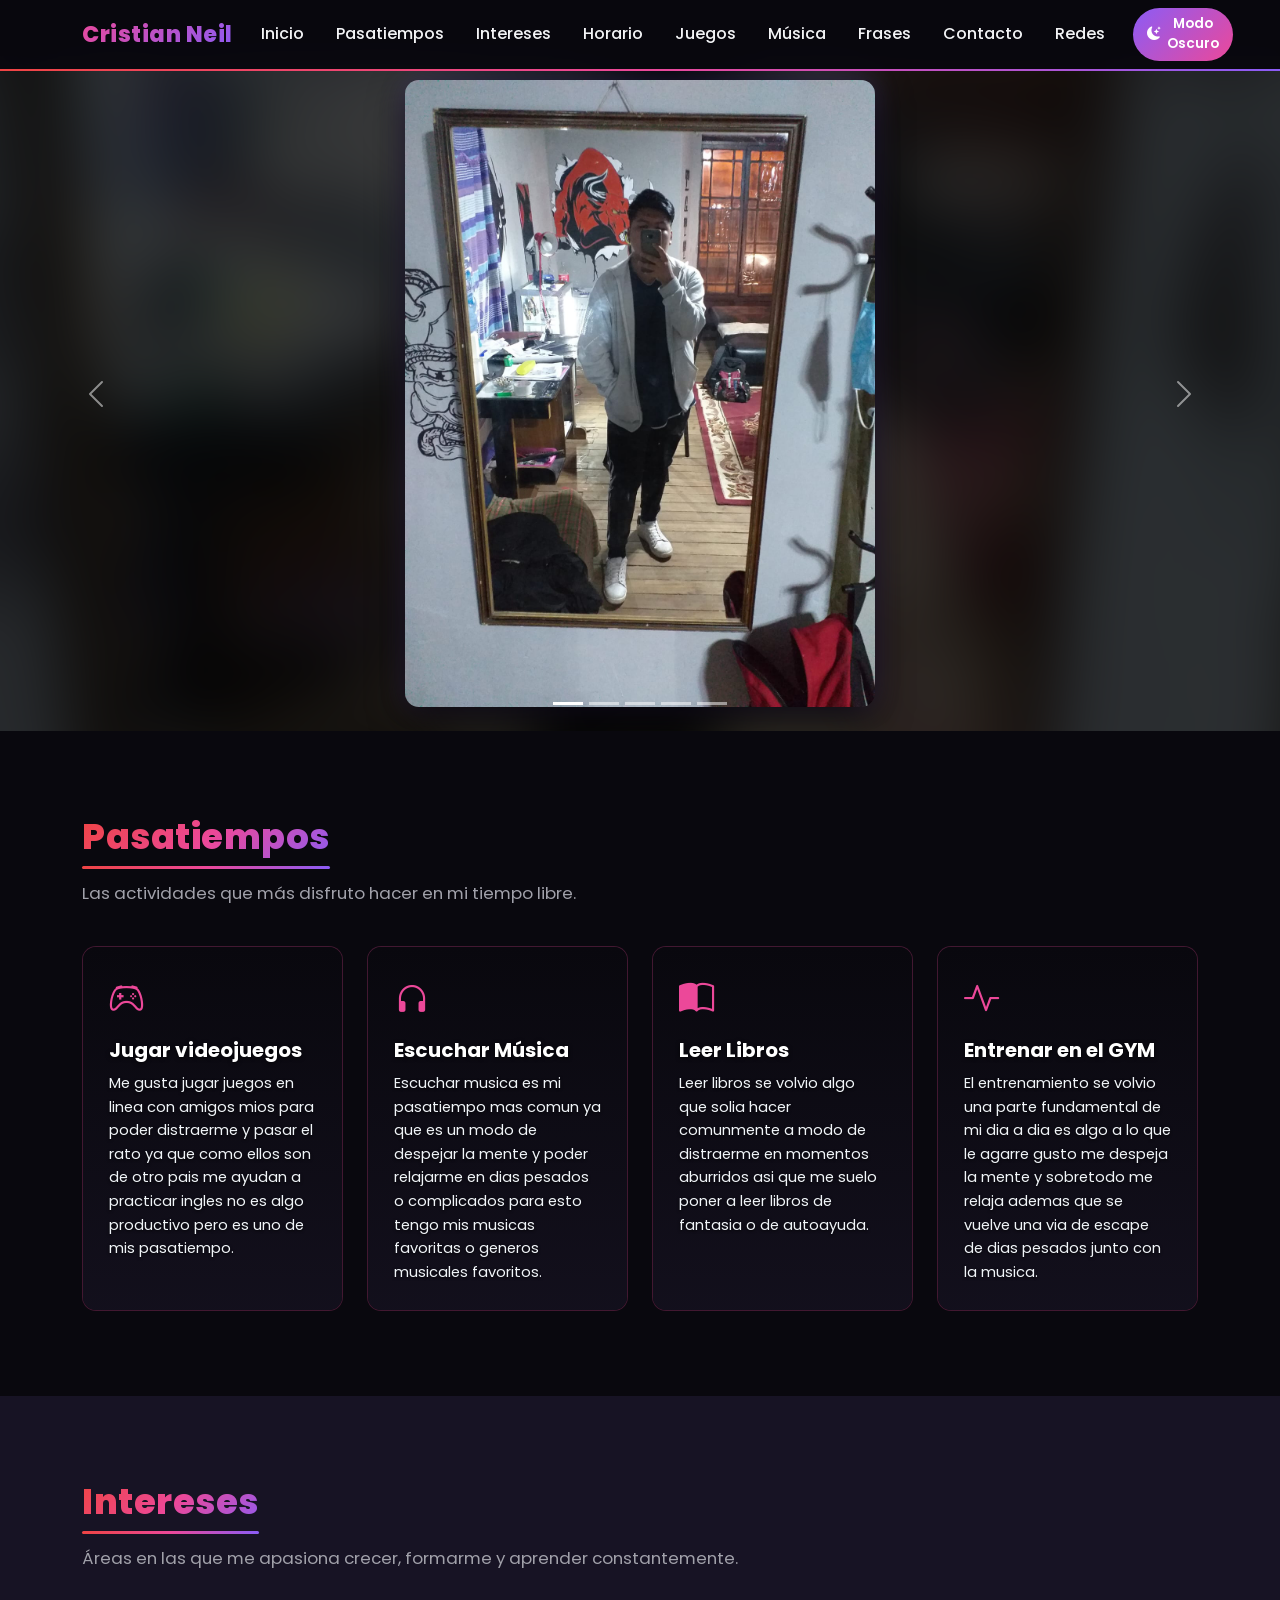
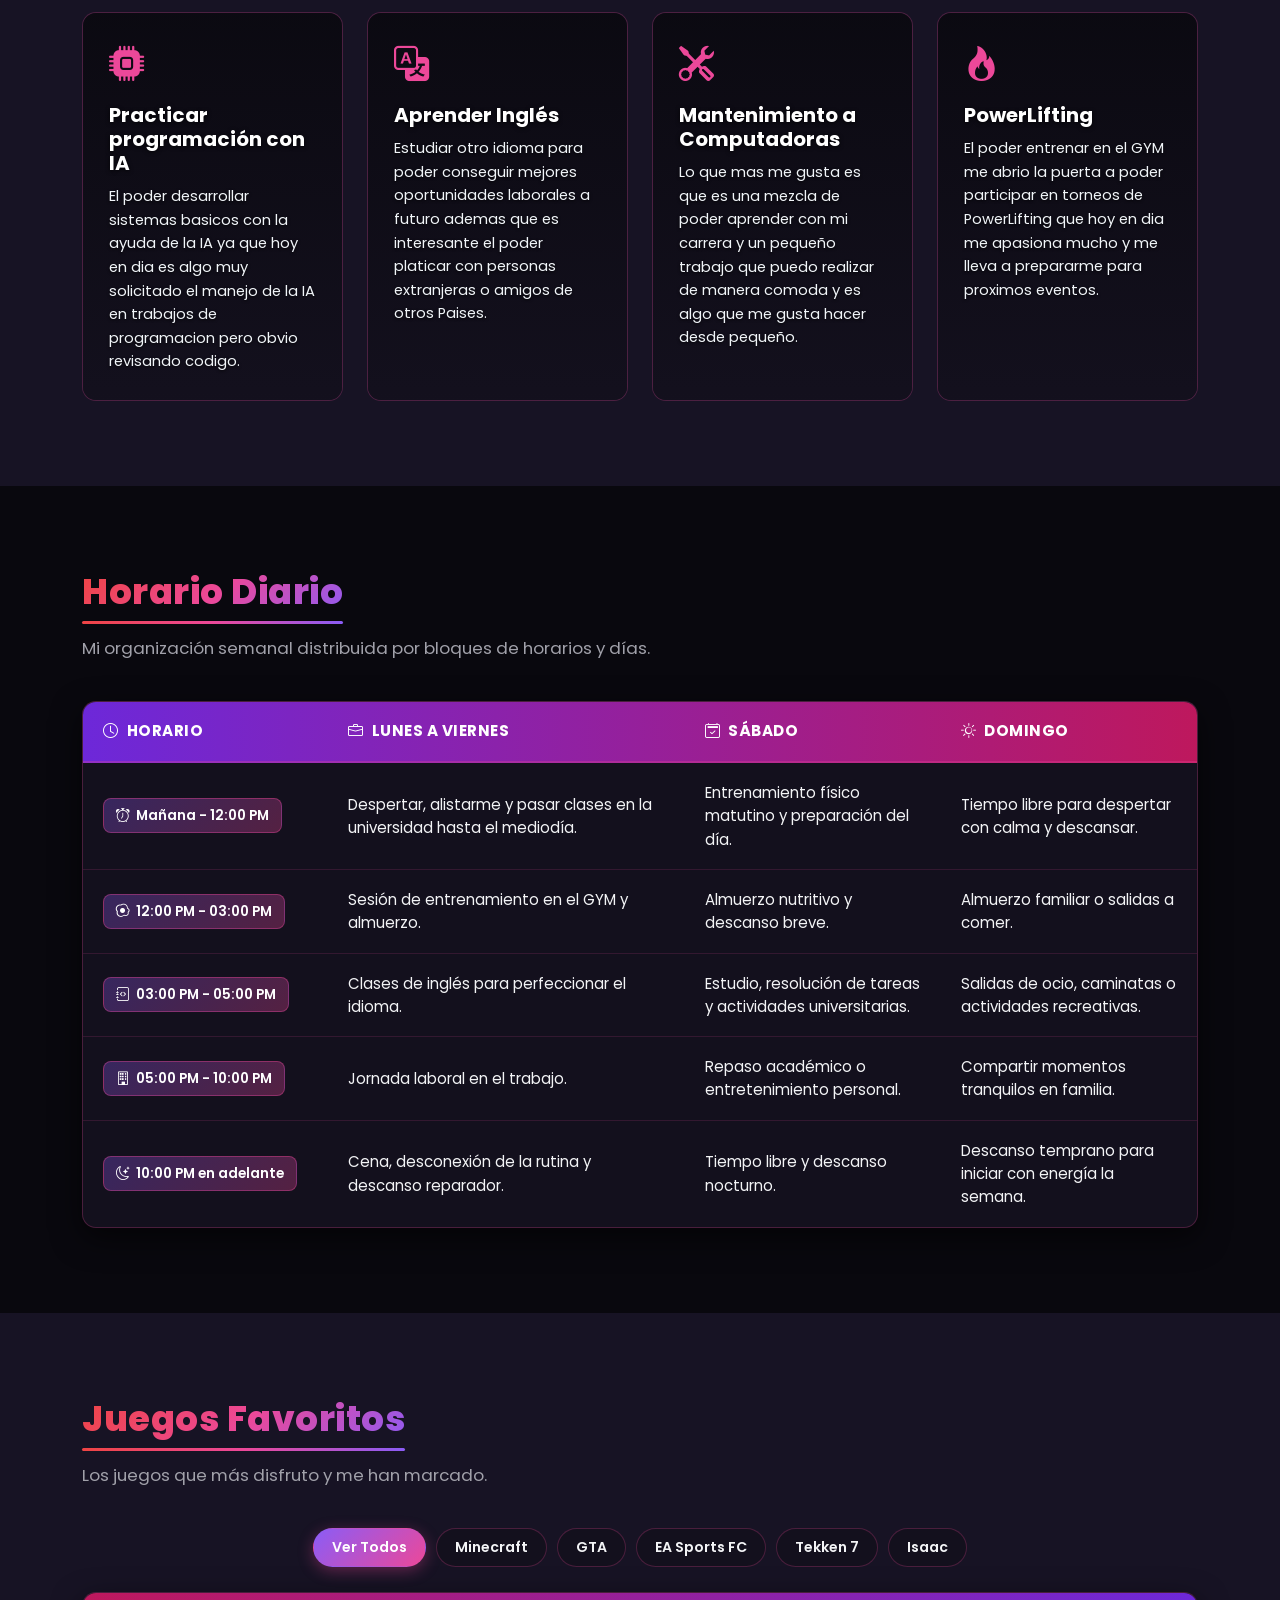
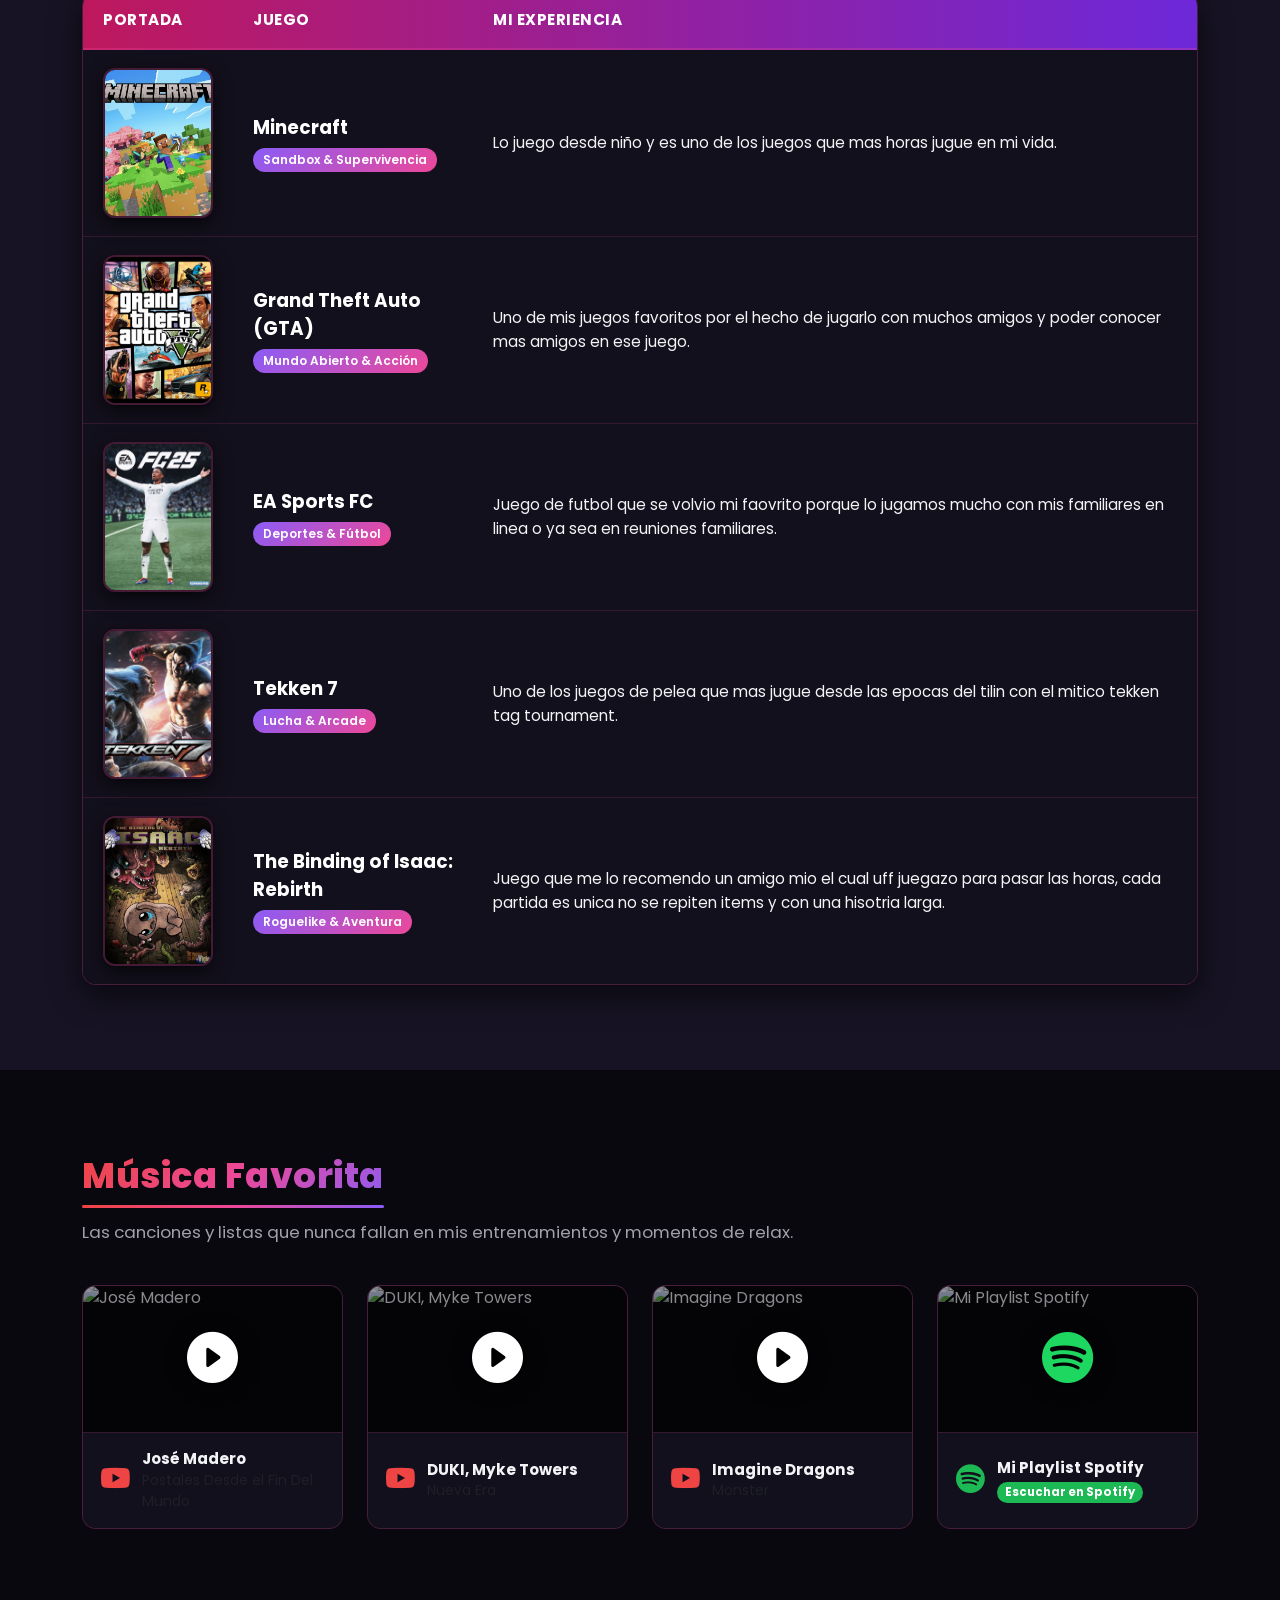
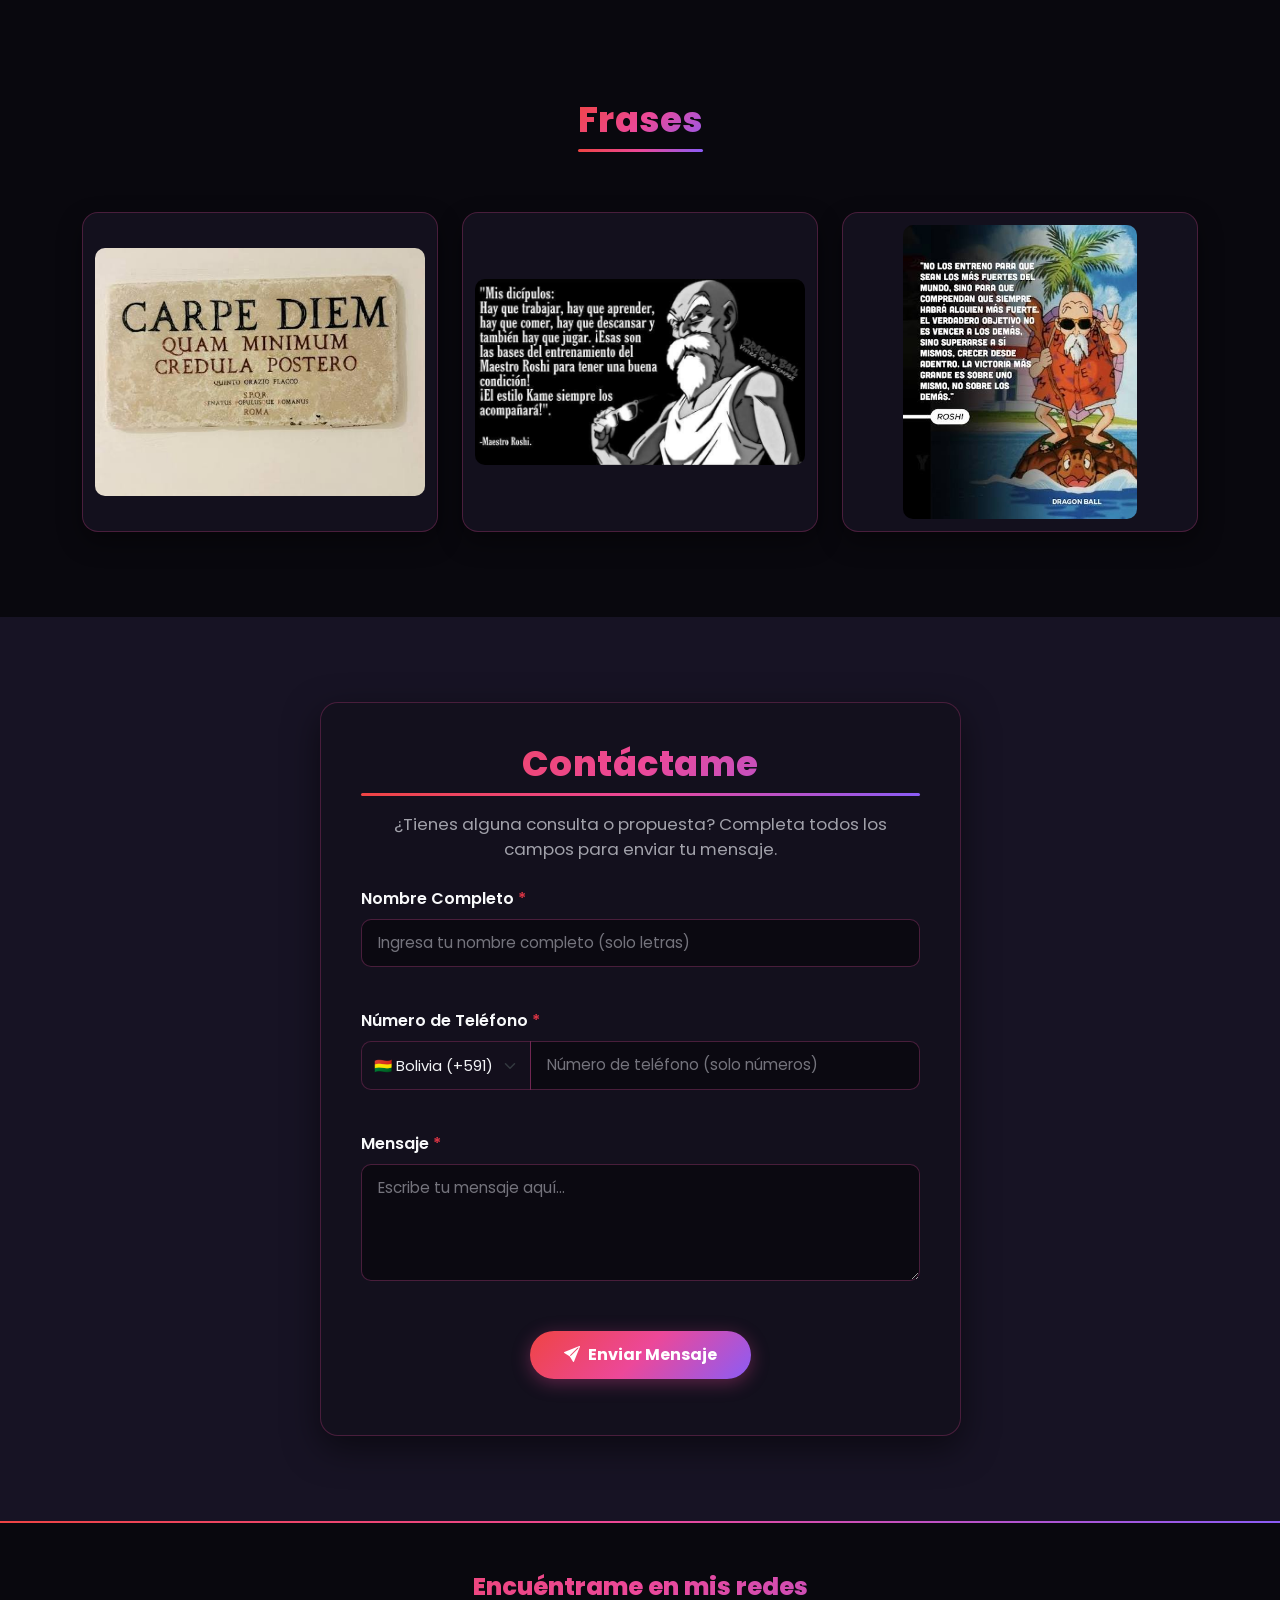
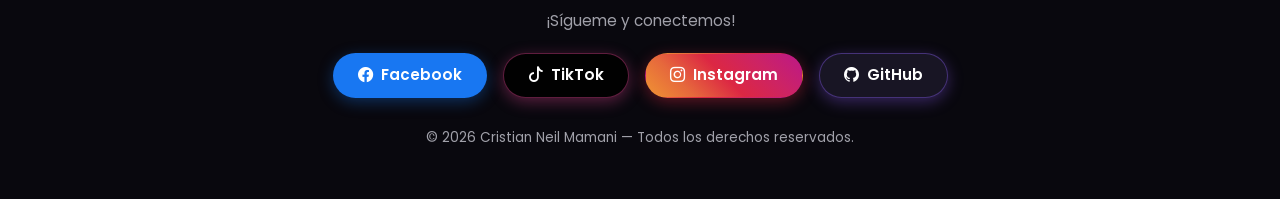
==== commit 1634352f: "Actualización" ====
--- a/index.html
+++ b/index.html
@@ -5,35 +5,28 @@
   <meta charset="UTF-8" />
   <meta name="viewport" content="width=device-width, initial-scale=1.0" />
   <title>Mi Perfil - Cristian Neil</title>
-  <!-- Google Fonts: Poppins -->
+  <link rel="icon" type="image/jpeg" href="img/perfil.jpeg" />
+  <link rel="shortcut icon" href="img/perfil.jpeg" />
   <link rel="preconnect" href="https://fonts.googleapis.com" />
   <link rel="preconnect" href="https://fonts.gstatic.com" crossorigin />
   <link href="https://fonts.googleapis.com/css2?family=Poppins:wght@300;400;500;600;700;800&display=swap" rel="stylesheet" />
-  <!-- Bootstrap & Icons -->
   <link href="https://cdn.jsdelivr.net/npm/bootstrap@5.3.3/dist/css/bootstrap.min.css" rel="stylesheet" />
   <link href="https://cdn.jsdelivr.net/npm/bootstrap-icons@1.11.3/font/bootstrap-icons.min.css" rel="stylesheet" />
-  <!-- Hoja de Estilos Personalizada -->
   <link rel="stylesheet" href="css/style.css" />
-  <!-- JavaScript y Manipulación del DOM -->
   <script src="script.js" defer></script>
 </head>
 
 <body>
 
-  <!-- ==========================================================================
-       BARRA DE NAVEGACIÓN (EJEMPLO 1 Y EJEMPLO 3 DEL DOM)
-       ========================================================================== -->
   <nav class="navbar navbar-expand-lg fixed-top">
     <div class="container">
       <a class="navbar-brand" href="#">Cristian Neil</a>
-      
-      <!-- Botón Hamburguesa: burguerBtn (Ejemplo 3 DOM) -->
-      <button id="burguerBtn" class="navbar-toggler border-0" type="button" data-bs-toggle="collapse" data-bs-target="#navMenu"
-        aria-controls="navMenu" aria-expanded="false" aria-label="Toggle navigation">
+
+      <button id="burguerBtn" class="navbar-toggler border-0" type="button" data-bs-toggle="collapse"
+        data-bs-target="#navMenu" aria-controls="navMenu" aria-expanded="false" aria-label="Toggle navigation">
         <span class="navbar-toggler-icon"></span>
       </button>
 
-      <!-- Menú de Navegación: navMenu (Ejemplo 3 DOM) -->
       <div class="collapse navbar-collapse" id="navMenu">
         <ul class="navbar-nav ms-auto gap-2 align-items-lg-center">
           <li class="nav-item"><a class="nav-link" href="#hero">Inicio</a></li>
@@ -45,8 +38,7 @@
           <li class="nav-item"><a class="nav-link" href="#quote">Frases</a></li>
           <li class="nav-item"><a class="nav-link" href="#contact">Contacto</a></li>
           <li class="nav-item"><a class="nav-link" href="#social-footer">Redes</a></li>
-          
-          <!-- Botón de Modo Oscuro / Modo Claro: themeBtn (Ejemplo 1 DOM) -->
+
           <li class="nav-item ms-lg-2 mt-2 mt-lg-0">
             <button id="themeBtn" class="btn-theme-toggle" title="Cambiar tema">
               <i class="bi bi-moon-stars-fill" id="themeIcon"></i>
@@ -58,9 +50,6 @@
     </div>
   </nav>
 
-  <!-- ==========================================================================
-       HERO / CARRUSEL ADAPTATIVO
-       ========================================================================== -->
   <section id="hero" class="p-0">
     <div id="heroCarousel" class="carousel slide carousel-fade" data-bs-ride="carousel" data-bs-interval="4000">
       <div class="carousel-indicators">
@@ -117,9 +106,6 @@
     </div>
   </section>
 
-  <!-- ==========================================================================
-       PASATIEMPOS (CON IMÁGENES DE FONDO)
-       ========================================================================== -->
   <section id="hobbies">
     <div class="container">
       <h2 class="section-title">Pasatiempos</h2>
@@ -132,7 +118,8 @@
             <div class="card-content">
               <div class="card-icon"><i class="bi bi-controller"></i></div>
               <h5>Jugar videojuegos</h5>
-              <p>Me gusta jugar juegos en linea con amigos mios para poder distraerme y pasar el rato ya que como ellos son de otro pais me ayudan a practicar ingles no es algo productivo pero es uno de mis pasatiempo.</p>
+              <p>Me gusta jugar juegos en linea con amigos mios para poder distraerme y pasar el rato ya que como ellos
+                son de otro pais me ayudan a practicar ingles no es algo productivo pero es uno de mis pasatiempo.</p>
             </div>
           </div>
         </div>
@@ -143,7 +130,8 @@
             <div class="card-content">
               <div class="card-icon"><i class="bi bi-headphones"></i></div>
               <h5>Escuchar Música</h5>
-              <p>Escuchar musica es mi pasatiempo mas comun ya que es un modo de despejar la mente y poder relajarme en dias pesados o complicados para esto tengo mis musicas favoritas o generos musicales favoritos.</p>
+              <p>Escuchar musica es mi pasatiempo mas comun ya que es un modo de despejar la mente y poder relajarme en
+                dias pesados o complicados para esto tengo mis musicas favoritas o generos musicales favoritos.</p>
             </div>
           </div>
         </div>
@@ -154,7 +142,8 @@
             <div class="card-content">
               <div class="card-icon"><i class="bi bi-book-half"></i></div>
               <h5>Leer Libros</h5>
-              <p>Leer libros se volvio algo que solia hacer comunmente a modo de distraerme en momentos aburridos asi que me suelo poner a leer libros de fantasia o de autoayuda.</p>
+              <p>Leer libros se volvio algo que solia hacer comunmente a modo de distraerme en momentos aburridos asi
+                que me suelo poner a leer libros de fantasia o de autoayuda.</p>
             </div>
           </div>
         </div>
@@ -165,18 +154,17 @@
             <div class="card-content">
               <div class="card-icon"><i class="bi bi-activity"></i></div>
               <h5>Entrenar en el GYM</h5>
-              <p>El entrenamiento se volvio una parte fundamental de mi dia a dia es algo a lo que le agarre gusto me despeja la mente y sobretodo me relaja ademas que se vuelve una via de escape de dias pesados junto con la musica.</p>
-            </div>
-          </div>
-        </div>
-
-      </div>
-    </div>
-  </section>
-
-  <!-- ==========================================================================
-       INTERESES (CON IMÁGENES DE FONDO)
-       ========================================================================== -->
+              <p>El entrenamiento se volvio una parte fundamental de mi dia a dia es algo a lo que le agarre gusto me
+                despeja la mente y sobretodo me relaja ademas que se vuelve una via de escape de dias pesados junto con
+                la musica.</p>
+            </div>
+          </div>
+        </div>
+
+      </div>
+    </div>
+  </section>
+
   <section id="interests">
     <div class="container">
       <h2 class="section-title">Intereses</h2>
@@ -189,7 +177,8 @@
             <div class="card-content">
               <div class="card-icon"><i class="bi bi-cpu-fill"></i></div>
               <h5>Practicar programación con IA</h5>
-              <p>El poder desarrollar sistemas basicos con la ayuda de la IA ya que hoy en dia es algo muy solicitado el manejo de la IA en trabajos de programacion pero obvio revisando codigo.</p>
+              <p>El poder desarrollar sistemas basicos con la ayuda de la IA ya que hoy en dia es algo muy solicitado el
+                manejo de la IA en trabajos de programacion pero obvio revisando codigo.</p>
             </div>
           </div>
         </div>
@@ -200,7 +189,8 @@
             <div class="card-content">
               <div class="card-icon"><i class="bi bi-translate"></i></div>
               <h5>Aprender Inglés</h5>
-              <p>Estudiar otro idioma para poder conseguir mejores oportunidades laborales a futuro ademas que es interesante el poder platicar con personas extranjeras o amigos de otros Paises.</p>
+              <p>Estudiar otro idioma para poder conseguir mejores oportunidades laborales a futuro ademas que es
+                interesante el poder platicar con personas extranjeras o amigos de otros Paises.</p>
             </div>
           </div>
         </div>
@@ -211,7 +201,8 @@
             <div class="card-content">
               <div class="card-icon"><i class="bi bi-tools"></i></div>
               <h5>Mantenimiento a Computadoras</h5>
-              <p>Lo que mas me gusta es que es una mezcla de poder aprender con mi carrera y un pequeño trabajo que puedo realizar de manera comoda y es algo que me gusta hacer desde pequeño.</p>
+              <p>Lo que mas me gusta es que es una mezcla de poder aprender con mi carrera y un pequeño trabajo que
+                puedo realizar de manera comoda y es algo que me gusta hacer desde pequeño.</p>
             </div>
           </div>
         </div>
@@ -222,18 +213,16 @@
             <div class="card-content">
               <div class="card-icon"><i class="bi bi-fire"></i></div>
               <h5>PowerLifting</h5>
-              <p>El poder entrenar en el GYM me abrio la puerta a poder participar en torneos de PowerLifting que hoy en dia me apasiona mucho y me lleva a prepararme para proximos eventos.</p>
-            </div>
-          </div>
-        </div>
-
-      </div>
-    </div>
-  </section>
-
-  <!-- ==========================================================================
-       HORARIO DIARIO
-       ========================================================================== -->
+              <p>El poder entrenar en el GYM me abrio la puerta a poder participar en torneos de PowerLifting que hoy en
+                dia me apasiona mucho y me lleva a prepararme para proximos eventos.</p>
+            </div>
+          </div>
+        </div>
+
+      </div>
+    </div>
+  </section>
+
   <section id="schedule">
     <div class="container">
       <h2 class="section-title">Horario Diario</h2>
@@ -296,15 +285,11 @@
     </div>
   </section>
 
-  <!-- ==========================================================================
-       JUEGOS FAVORITOS: TABLA DE 3 COLUMNAS CORREGIDA (PORTADA, NOMBRE AL LADO, EXPERIENCIA)
-       ========================================================================== -->
   <section id="games">
     <div class="container">
       <h2 class="section-title">Juegos Favoritos</h2>
       <p class="section-lead">Los juegos que más disfruto y me han marcado.</p>
 
-      <!-- Botones de Filtrado DOM (Ejemplo 2) -->
       <div class="games-filter-bar">
         <button class="btn btn-filter active" data-filter="todos" onclick="filtrar('todos')">Ver Todos</button>
         <button class="btn btn-filter" data-filter="sandbox" onclick="filtrar('sandbox')">Minecraft</button>
@@ -353,7 +338,8 @@
                 </div>
               </td>
               <td class="game-experience-cell">
-                Uno de mis juegos favoritos por el hecho de jugarlo con muchos amigos y poder conocer mas amigos en ese juego.
+                Uno de mis juegos favoritos por el hecho de jugarlo con muchos amigos y poder conocer mas amigos en ese
+                juego.
               </td>
             </tr>
             <tr class="game-row" data-categoria="deportes">
@@ -369,7 +355,8 @@
                 </div>
               </td>
               <td class="game-experience-cell">
-                Juego de futbol que se volvio mi faovrito porque lo jugamos mucho con mis familiares en linea o ya sea en reuniones familiares.
+                Juego de futbol que se volvio mi faovrito porque lo jugamos mucho con mis familiares en linea o ya sea
+                en reuniones familiares.
               </td>
             </tr>
             <tr class="game-row" data-categoria="lucha">
@@ -391,7 +378,8 @@
             <tr class="game-row" data-categoria="roguelike">
               <td>
                 <div class="game-portada-box">
-                  <img src="juegos/the-binding-of-isaac-rebirth.jpg" alt="The Binding of Isaac" class="game-portada-img" />
+                  <img src="juegos/the-binding-of-isaac-rebirth.jpg" alt="The Binding of Isaac"
+                    class="game-portada-img" />
                 </div>
               </td>
               <td>
@@ -401,7 +389,8 @@
                 </div>
               </td>
               <td class="game-experience-cell">
-                Juego que me lo recomendo un amigo mio el cual uff juegazo para pasar las horas, cada partida es unica no se repiten items y con una hisotria larga.
+                Juego que me lo recomendo un amigo mio el cual uff juegazo para pasar las horas, cada partida es unica
+                no se repiten items y con una hisotria larga.
               </td>
             </tr>
           </tbody>
@@ -410,9 +399,6 @@
     </div>
   </section>
 
-  <!-- ==========================================================================
-       MÚSICA FAVORITA Y PLAYLISTS
-       ========================================================================== -->
   <section id="music">
     <div class="container">
       <h2 class="section-title">Música Favorita</h2>
@@ -471,17 +457,17 @@
         </div>
 
         <div class="col-md-6 col-lg-3">
-          <a class="music-embed-card" href="https://www.youtube.com" target="_blank"
-            rel="noopener noreferrer">
+          <a class="music-embed-card spotify-card" href="https://open.spotify.com" target="_blank" rel="noopener noreferrer">
             <div class="music-thumb-wrap">
-              <img src="https://images.unsplash.com/photo-1511671782779-c97d3d27a1d4?w=600&auto=format&fit=crop&q=80" alt="Mi Playlist" />
-              <div class="music-thumb-play"><i class="bi bi-music-note-list"></i></div>
+              <img src="https://images.unsplash.com/photo-1511671782779-c97d3d27a1d4?w=600&auto=format&fit=crop&q=80"
+                alt="Mi Playlist Spotify" />
+              <div class="music-thumb-play"><i class="bi bi-spotify" style="color: #1ed760;"></i></div>
             </div>
             <div class="music-embed-label">
-              <i class="bi bi-soundwave" style="color: var(--pink-primary);"></i>
+              <i class="bi bi-spotify" style="color: #1db954;"></i>
               <div>
-                <strong>Playlist Personal</strong>
-                <span class="playlist-badge">Más Canciones & Mixes</span>
+                <strong>Mi Playlist Spotify</strong>
+                <span class="playlist-badge playlist-badge-spotify">Escuchar en Spotify</span>
               </div>
             </div>
           </a>
@@ -491,9 +477,6 @@
     </div>
   </section>
 
-  <!-- ==========================================================================
-       FRASES (SOLO IMÁGENES DE LA CARPETA IMG)
-       ========================================================================== -->
   <section id="quote">
     <div class="container">
       <div class="text-center mb-5">
@@ -501,21 +484,18 @@
       </div>
 
       <div class="row g-4 justify-content-center">
-        <!-- Imagen 1: carpediem.jpg -->
         <div class="col-md-4">
           <div class="quote-pure-card">
             <img src="img/carpediem.jpg" alt="Carpe Diem" class="quote-pure-img" />
           </div>
         </div>
 
-        <!-- Imagen 2: descarga.jpg -->
         <div class="col-md-4">
           <div class="quote-pure-card">
             <img src="img/descarga.jpg" alt="Frase 2" class="quote-pure-img" />
           </div>
         </div>
 
-        <!-- Imagen 3: images.jpg -->
         <div class="col-md-4">
           <div class="quote-pure-card">
             <img src="img/images.jpg" alt="Frase 3" class="quote-pure-img" />
@@ -525,28 +505,27 @@
     </div>
   </section>
 
-  <!-- ==========================================================================
-       FORMULARIO DE CONTACTO COMPLETO CON VALIDACIÓN DINÁMICA DEL DOM
-       ========================================================================== -->
   <section id="contact">
     <div class="container">
       <div class="row justify-content-center">
         <div class="col-lg-7">
           <div class="contact-card">
             <h2 class="section-title text-center d-block mb-3">Contáctame</h2>
-            <p class="section-lead text-center mb-4">¿Tienes alguna consulta o propuesta? Completa todos los campos para enviar tu mensaje.</p>
-            
+            <p class="section-lead text-center mb-4">¿Tienes alguna consulta o propuesta? Completa todos los campos para
+              enviar tu mensaje.</p>
+
             <form id="contactForm" novalidate>
-              <!-- Casilla: Nombre Completo (Solo letras) -->
               <div class="mb-3 text-start">
-                <label for="nombre" class="form-label text-light fw-semibold">Nombre Completo <span class="text-danger">*</span></label>
-                <input type="text" class="form-control custom-input" id="nombre" placeholder="Ingresa tu nombre completo (solo letras)" autocomplete="off" />
+                <label for="nombre" class="form-label text-light fw-semibold">Nombre Completo <span
+                    class="text-danger">*</span></label>
+                <input type="text" class="form-control custom-input" id="nombre"
+                  placeholder="Ingresa tu nombre completo (solo letras)" autocomplete="off" />
                 <div id="errorNombre" class="msg-field-error"></div>
               </div>
 
-              <!-- Casilla: Teléfono con desplegable de código de país (Solo números) -->
               <div class="mb-3 text-start">
-                <label for="telefono" class="form-label text-light fw-semibold">Número de Teléfono <span class="text-danger">*</span></label>
+                <label for="telefono" class="form-label text-light fw-semibold">Número de Teléfono <span
+                    class="text-danger">*</span></label>
                 <div class="input-group">
                   <select id="codigoPais" class="form-select custom-select-country">
                     <option value="+591" selected>🇧🇴 Bolivia (+591)</option>
@@ -558,15 +537,17 @@
                     <option value="+34">🇪🇸 España (+34)</option>
                     <option value="+1">🇺🇸 EE.UU. (+1)</option>
                   </select>
-                  <input type="text" class="form-control custom-input" id="telefono" placeholder="Número de teléfono (solo números)" autocomplete="off" />
+                  <input type="text" class="form-control custom-input" id="telefono"
+                    placeholder="Número de teléfono (solo números)" autocomplete="off" />
                 </div>
                 <div id="errorTelefono" class="msg-field-error"></div>
               </div>
 
-              <!-- Casilla: Mensaje -->
               <div class="mb-3 text-start">
-                <label for="mensaje" class="form-label text-light fw-semibold">Mensaje <span class="text-danger">*</span></label>
-                <textarea class="form-control custom-input" id="mensaje" rows="4" placeholder="Escribe tu mensaje aquí..."></textarea>
+                <label for="mensaje" class="form-label text-light fw-semibold">Mensaje <span
+                    class="text-danger">*</span></label>
+                <textarea class="form-control custom-input" id="mensaje" rows="4"
+                  placeholder="Escribe tu mensaje aquí..."></textarea>
                 <div id="errorMensaje" class="msg-field-error"></div>
               </div>
 
@@ -584,9 +565,6 @@
     </div>
   </section>
 
-  <!-- ==========================================================================
-       FOOTER Y REDES SOCIALES
-       ========================================================================== -->
   <footer id="social-footer">
     <div class="container text-center">
       <h4 class="footer-title">
@@ -619,8 +597,7 @@
     </div>
   </footer>
 
-  <!-- Bootstrap Scripts -->
   <script src="https://cdn.jsdelivr.net/npm/bootstrap@5.3.3/dist/js/bootstrap.bundle.min.js"></script>
 </body>
 
-</html>
+</html>
--- a/css/style.css
+++ b/css/style.css
@@ -1,27 +1,19 @@
-/* ==========================================================================
-   PALETA DE COLORES: Negro, Morado, Rosado y Rojo
-   ========================================================================== */
 :root {
-  --bg-dark: #09080e;           /* Negro profundo */
-  --bg-card: #13101d;           /* Negro morado */
-  --bg-card-alt: #171324;       /* Variante de fondo */
+  --bg-dark: #09080e;
+  --bg-card: #13101d;
+  --bg-card-alt: #171324;
   --bg-card-hover: #1f1830;
-
-  --purple-primary: #8b5cf6;    /* Morado vibrante */
+  --purple-primary: #8b5cf6;
   --purple-dark: #6d28d9;
   --purple-glow: rgba(139, 92, 246, 0.35);
-
-  --pink-primary: #ec4899;      /* Rosado neón */
+  --pink-primary: #ec4899;
   --pink-light: #f472b6;
   --pink-glow: rgba(236, 72, 153, 0.35);
-
-  --red-primary: #ef4444;       /* Rojo intenso */
+  --red-primary: #ef4444;
   --red-dark: #dc2626;
   --red-glow: rgba(239, 68, 68, 0.35);
-
   --border-glow: rgba(236, 72, 153, 0.25);
   --border-purple: rgba(139, 92, 246, 0.25);
-
   --text-light: #f3f4f6;
   --text-muted: #a1a1aa;
 }
@@ -40,9 +32,6 @@
   transition: background-color 0.3s ease, color 0.3s ease;
 }
 
-/* ==========================================================================
-   NAVBAR & MENÚ
-   ========================================================================== */
 .navbar {
   background-color: rgba(9, 8, 14, 0.95);
   backdrop-filter: blur(12px);
@@ -76,7 +65,6 @@
   filter: invert(1);
 }
 
-/* Botón de alternancia de modo (Ejemplo 1 DOM) */
 .btn-theme-toggle {
   background: linear-gradient(135deg, var(--purple-primary), var(--pink-primary));
   color: #fff;
@@ -98,9 +86,6 @@
   color: #fff;
 }
 
-/* ==========================================================================
-   HERO / CARRUSEL ADAPTATIVO
-   ========================================================================== */
 #heroCarousel {
   margin-top: 56px;
 }
@@ -146,9 +131,6 @@
   display: block;
 }
 
-/* ==========================================================================
-   SECCIONES Y TÍTULOS
-   ========================================================================== */
 section {
   padding: 85px 0;
 }
@@ -181,10 +163,6 @@
   font-size: 1.05rem;
 }
 
-/* ==========================================================================
-   TARJETAS CON IMÁGENES DE FONDO (PASATIEMPOS E INTERESES)
-   Siempre con texto blanco y legible en ambos modos (Oscuro y Claro)
-   ========================================================================== */
 #interests {
   background-color: var(--bg-card-alt);
 }
@@ -234,7 +212,6 @@
   color: var(--pink-primary) !important;
 }
 
-/* Letras de pasatiempos e intereses SIEMPRE blancas y nítidas sobre el fondo oscuro */
 .card-content h5 {
   font-weight: 700;
   color: #ffffff !important;
@@ -250,20 +227,38 @@
   text-shadow: 0 1px 3px rgba(0, 0, 0, 0.8);
 }
 
-/* Fondos temáticos */
-.hobby-bg-1 { background-image: url('https://images.unsplash.com/photo-1538481199705-c710c4e965fc?w=700&auto=format&fit=crop&q=80'); }
-.hobby-bg-2 { background-image: url('https://images.unsplash.com/photo-1511671782779-c97d3d27a1d4?w=700&auto=format&fit=crop&q=80'); }
-.hobby-bg-3 { background-image: url('https://images.unsplash.com/photo-1497633762265-9d179a990aa6?w=700&auto=format&fit=crop&q=80'); }
-.hobby-bg-4 { background-image: url('https://images.unsplash.com/photo-1534438327276-14e5300c3a48?w=700&auto=format&fit=crop&q=80'); }
-
-.interest-bg-1 { background-image: url('https://images.unsplash.com/photo-1555066931-4365d14bab8c?w=700&auto=format&fit=crop&q=80'); }
-.interest-bg-2 { background-image: url('https://images.unsplash.com/photo-1546410531-bb4caa6b424d?w=700&auto=format&fit=crop&q=80'); }
-.interest-bg-3 { background-image: url('https://images.unsplash.com/photo-1591799264318-7e6ef8ddb7ea?w=700&auto=format&fit=crop&q=80'); }
-.interest-bg-4 { background-image: url('https://images.unsplash.com/photo-1517838277536-f5f99be501cd?w=700&auto=format&fit=crop&q=80'); }
-
-/* ==========================================================================
-   TABLAS (HORARIO Y JUEGOS)
-   ========================================================================== */
+.hobby-bg-1 {
+  background-image: url('https://images.unsplash.com/photo-1538481199705-c710c4e965fc?w=700&auto=format&fit=crop&q=80');
+}
+
+.hobby-bg-2 {
+  background-image: url('https://images.unsplash.com/photo-1511671782779-c97d3d27a1d4?w=700&auto=format&fit=crop&q=80');
+}
+
+.hobby-bg-3 {
+  background-image: url('https://images.unsplash.com/photo-1497633762265-9d179a990aa6?w=700&auto=format&fit=crop&q=80');
+}
+
+.hobby-bg-4 {
+  background-image: url('https://images.unsplash.com/photo-1534438327276-14e5300c3a48?w=700&auto=format&fit=crop&q=80');
+}
+
+.interest-bg-1 {
+  background-image: url('https://images.unsplash.com/photo-1555066931-4365d14bab8c?w=700&auto=format&fit=crop&q=80');
+}
+
+.interest-bg-2 {
+  background-image: url('https://images.unsplash.com/photo-1546410531-bb4caa6b424d?w=700&auto=format&fit=crop&q=80');
+}
+
+.interest-bg-3 {
+  background-image: url('https://images.unsplash.com/photo-1591799264318-7e6ef8ddb7ea?w=700&auto=format&fit=crop&q=80');
+}
+
+.interest-bg-4 {
+  background-image: url('https://images.unsplash.com/photo-1517838277536-f5f99be501cd?w=700&auto=format&fit=crop&q=80');
+}
+
 .schedule-table-wrap,
 .games-table-wrap {
   background-color: var(--bg-card);
@@ -346,9 +341,6 @@
   font-size: 0.85rem;
 }
 
-/* ==========================================================================
-   TABLA DE JUEGOS Y FILTRADO (3 COLUMNAS Y FUNCIONAMIENTO DE FILTRO)
-   ========================================================================== */
 #games {
   background-color: var(--bg-card-alt);
 }
@@ -399,7 +391,6 @@
   display: table-row-group !important;
 }
 
-/* Las filas se muestran como table-row, pero se ocultan al filtrar sin conflicto de !important */
 .games-table tr.game-row {
   display: table-row;
   background-color: var(--bg-card);
@@ -495,9 +486,6 @@
   line-height: 1.6;
 }
 
-/* ==========================================================================
-   MÚSICA FAVORITA Y PLAYLISTS
-   ========================================================================== */
 .music-embed-card {
   background-color: var(--bg-card);
   border: 1px solid var(--border-glow);
@@ -518,6 +506,11 @@
   color: var(--text-light);
 }
 
+.music-embed-card.spotify-card:hover {
+  border-color: #1db954;
+  box-shadow: 0 10px 30px rgba(29, 185, 84, 0.35);
+}
+
 .music-thumb-wrap {
   position: relative;
   width: 100%;
@@ -552,6 +545,10 @@
   background: rgba(236, 72, 153, 0.25);
 }
 
+.music-embed-card.spotify-card:hover .music-thumb-play {
+  background: rgba(29, 185, 84, 0.25);
+}
+
 .music-thumb-play i {
   font-size: 3.2rem;
   color: #fff;
@@ -562,6 +559,10 @@
 .music-embed-card:hover .music-thumb-play i {
   transform: scale(1.15);
   color: var(--pink-light);
+}
+
+.music-embed-card.spotify-card:hover .music-thumb-play i {
+  color: #1ed760;
 }
 
 .music-embed-label {
@@ -599,9 +600,12 @@
   margin-top: 4px;
 }
 
-/* ==========================================================================
-   FRASES (SOLO IMÁGENES)
-   ========================================================================== */
+.playlist-badge-spotify {
+  background: #1db954 !important;
+  color: #ffffff !important;
+  font-weight: 700;
+}
+
 .quote-pure-card {
   background-color: var(--bg-card);
   border: 1px solid var(--border-glow);
@@ -637,9 +641,6 @@
   transform: scale(1.03);
 }
 
-/* ==========================================================================
-   FORMULARIO DE CONTACTO AVANZADO
-   ========================================================================== */
 #contact {
   background-color: var(--bg-card-alt);
 }
@@ -738,9 +739,6 @@
   font-size: 0.95rem;
 }
 
-/* ==========================================================================
-   FOOTER Y REDES SOCIALES
-   ========================================================================== */
 footer#social-footer {
   background-color: var(--bg-dark);
   border-top: 2px solid transparent;
@@ -775,10 +773,27 @@
   color: #fff;
 }
 
-.social-btn.facebook { background: #1877f2; box-shadow: 0 4px 15px rgba(24, 119, 242, 0.35); }
-.social-btn.tiktok { background: #010101; border-color: rgba(236, 72, 153, 0.4); box-shadow: 0 4px 15px var(--pink-glow); }
-.social-btn.instagram { background: linear-gradient(45deg, #f09433, #e6683c, #dc2743, #cc2366, #bc1888); box-shadow: 0 4px 15px rgba(220, 39, 67, 0.4); }
-.social-btn.github { background: #181524; border-color: rgba(139, 92, 246, 0.4); box-shadow: 0 4px 15px var(--purple-glow); }
+.social-btn.facebook {
+  background: #1877f2;
+  box-shadow: 0 4px 15px rgba(24, 119, 242, 0.35);
+}
+
+.social-btn.tiktok {
+  background: #010101;
+  border-color: rgba(236, 72, 153, 0.4);
+  box-shadow: 0 4px 15px var(--pink-glow);
+}
+
+.social-btn.instagram {
+  background: linear-gradient(45deg, #f09433, #e6683c, #dc2743, #cc2366, #bc1888);
+  box-shadow: 0 4px 15px rgba(220, 39, 67, 0.4);
+}
+
+.social-btn.github {
+  background: #181524;
+  border-color: rgba(139, 92, 246, 0.4);
+  box-shadow: 0 4px 15px var(--purple-glow);
+}
 
 .footer-title {
   background: linear-gradient(135deg, var(--red-primary), var(--pink-primary), var(--purple-primary));
@@ -800,9 +815,6 @@
   color: var(--text-muted);
 }
 
-/* ==========================================================================
-   MODO CLARO (LIGHT MODE) - AJUSTES PARA PERFECTA LEGIBILIDAD
-   ========================================================================== */
 body.light-mode {
   --bg-dark: #f5f5f9;
   --bg-card: #ffffff;
@@ -830,7 +842,6 @@
   filter: invert(0);
 }
 
-/* En Modo Claro, los cuadros de pasatiempos e intereses mantienen sus letras blancas y legibles */
 body.light-mode .card-with-bg .card-content h5 {
   color: #ffffff !important;
   text-shadow: 0 1px 4px rgba(0, 0, 0, 0.9);
@@ -899,4 +910,4 @@
 
 body.light-mode .btn-filter.active {
   color: #ffffff;
-}
+}
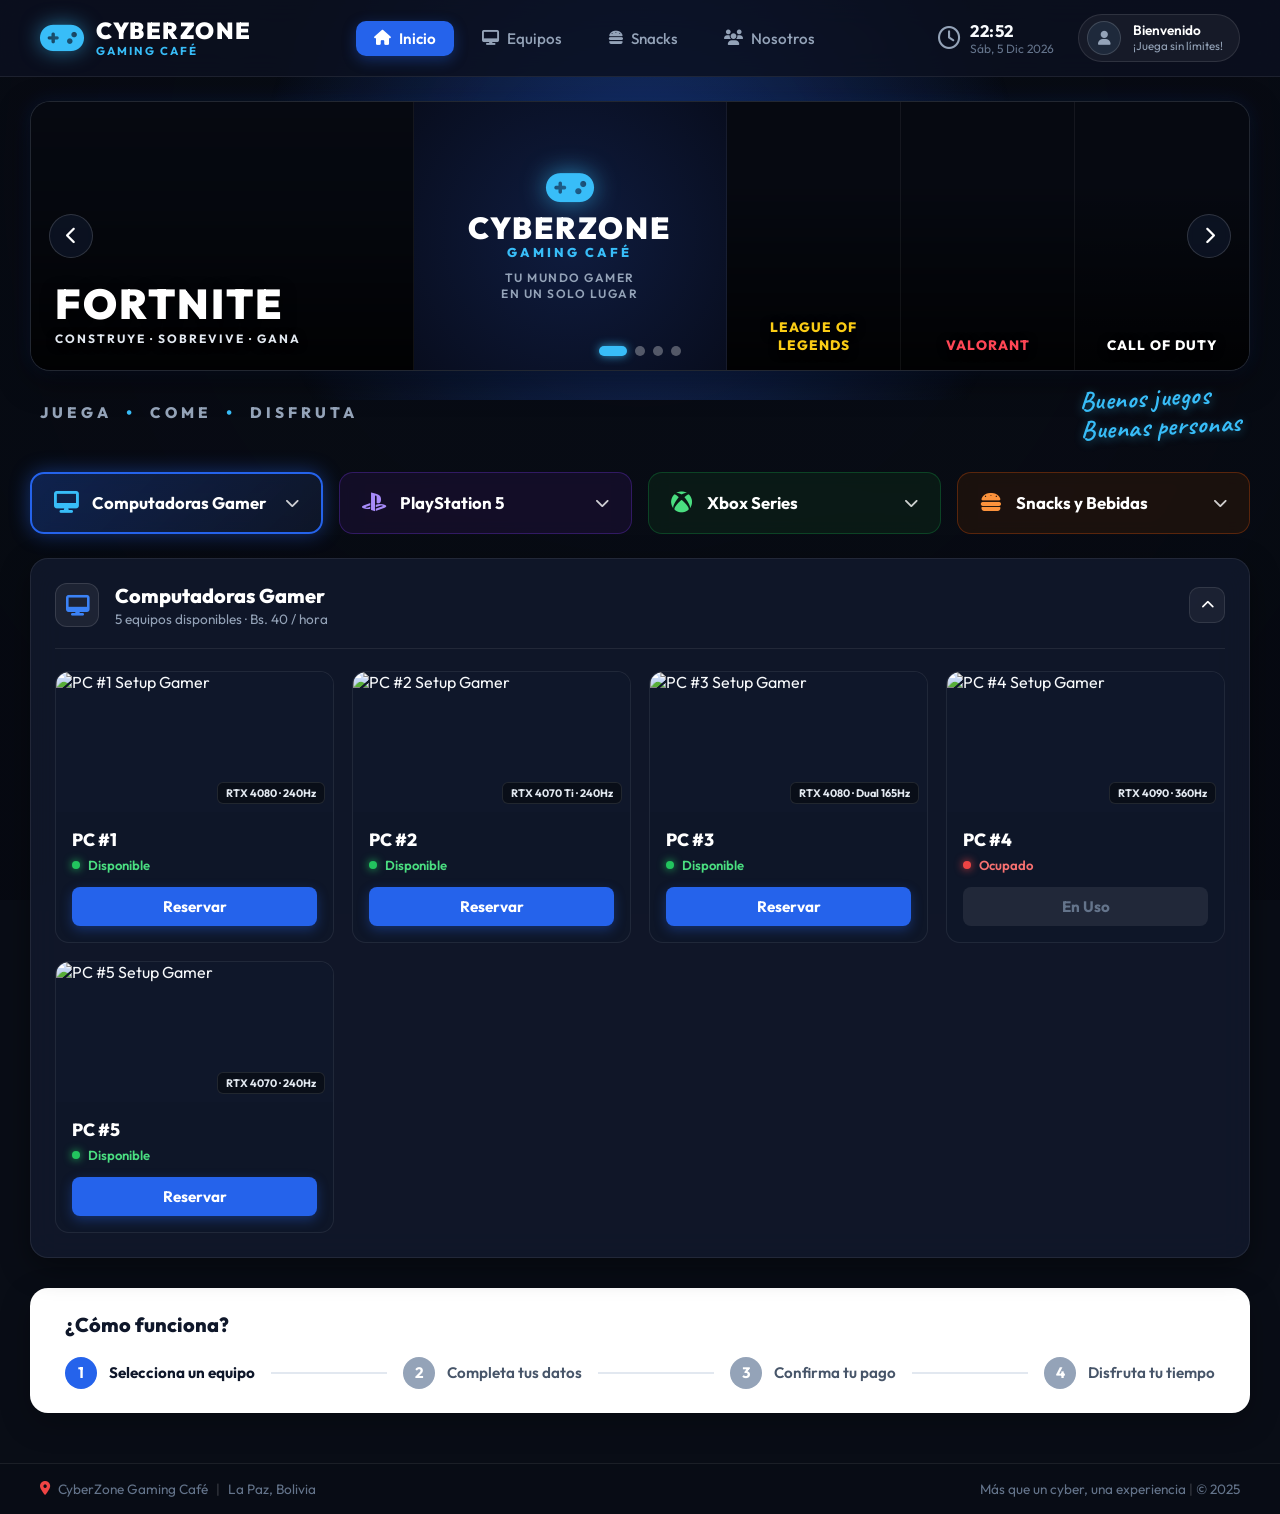
==== commit 8f51ed07: "Add files via upload" ====
--- a/index.html
+++ b/index.html
@@ -2,602 +2,753 @@
 <html lang="es">
 
 <head>
-  <meta charset="UTF-8" />
-  <meta name="viewport" content="width=device-width, initial-scale=1.0" />
-  <title>Mi Perfil - Cristian Neil</title>
-  <link rel="icon" type="image/jpeg" href="img/perfil.jpeg" />
-  <link rel="shortcut icon" href="img/perfil.jpeg" />
-  <link rel="preconnect" href="https://fonts.googleapis.com" />
-  <link rel="preconnect" href="https://fonts.gstatic.com" crossorigin />
-  <link href="https://fonts.googleapis.com/css2?family=Poppins:wght@300;400;500;600;700;800&display=swap" rel="stylesheet" />
-  <link href="https://cdn.jsdelivr.net/npm/bootstrap@5.3.3/dist/css/bootstrap.min.css" rel="stylesheet" />
-  <link href="https://cdn.jsdelivr.net/npm/bootstrap-icons@1.11.3/font/bootstrap-icons.min.css" rel="stylesheet" />
-  <link rel="stylesheet" href="css/style.css" />
-  <script src="script.js" defer></script>
+    <meta charset="UTF-8">
+    <meta name="viewport" content="width=device-width, initial-scale=1.0">
+    <title>CYBERZONE Gaming Café - Tu Mundo Gamer en un Solo Lugar</title>
+
+    <!-- Google Fonts: Outfit & Caveat (Handwritten) -->
+    <link rel="preconnect" href="https://fonts.googleapis.com">
+    <link rel="preconnect" href="https://fonts.gstatic.com" crossorigin>
+    <link href="https://fonts.googleapis.com/css2?family=Caveat:wght@600;700&family=Outfit:wght@300;400;500;600;700;800;900&display=swap" rel="stylesheet">
+
+    <!-- Font Awesome 6 Icons -->
+    <link rel="stylesheet" href="https://cdnjs.cloudflare.com/ajax/libs/font-awesome/6.5.1/css/all.min.css">
+
+    <!-- Stylesheet -->
+    <link rel="stylesheet" href="styles.css">
+
+    <!-- jQuery 3.7.1 -->
+    <script src="https://code.jquery.com/jquery-3.7.1.min.js"></script>
 </head>
 
-<body>
-
-  <nav class="navbar navbar-expand-lg fixed-top">
-    <div class="container">
-      <a class="navbar-brand" href="#">Cristian Neil</a>
-
-      <button id="burguerBtn" class="navbar-toggler border-0" type="button" data-bs-toggle="collapse"
-        data-bs-target="#navMenu" aria-controls="navMenu" aria-expanded="false" aria-label="Toggle navigation">
-        <span class="navbar-toggler-icon"></span>
-      </button>
-
-      <div class="collapse navbar-collapse" id="navMenu">
-        <ul class="navbar-nav ms-auto gap-2 align-items-lg-center">
-          <li class="nav-item"><a class="nav-link" href="#hero">Inicio</a></li>
-          <li class="nav-item"><a class="nav-link" href="#hobbies">Pasatiempos</a></li>
-          <li class="nav-item"><a class="nav-link" href="#interests">Intereses</a></li>
-          <li class="nav-item"><a class="nav-link" href="#schedule">Horario</a></li>
-          <li class="nav-item"><a class="nav-link" href="#games">Juegos</a></li>
-          <li class="nav-item"><a class="nav-link" href="#music">Música</a></li>
-          <li class="nav-item"><a class="nav-link" href="#quote">Frases</a></li>
-          <li class="nav-item"><a class="nav-link" href="#contact">Contacto</a></li>
-          <li class="nav-item"><a class="nav-link" href="#social-footer">Redes</a></li>
-
-          <li class="nav-item ms-lg-2 mt-2 mt-lg-0">
-            <button id="themeBtn" class="btn-theme-toggle" title="Cambiar tema">
-              <i class="bi bi-moon-stars-fill" id="themeIcon"></i>
-              <span id="themeText">Modo Oscuro</span>
-            </button>
-          </li>
-        </ul>
-      </div>
+<body class="theme-pc">
+
+    <!-- DYNAMIC BACKGROUND LAYERS (Smooth transitions between categories) -->
+    <div class="bg-layer bg-pc active"></div>
+    <div class="bg-layer bg-ps5"></div>
+    <div class="bg-layer bg-xbox"></div>
+    <div class="bg-layer bg-snacks"></div>
+    <div class="bg-overlay"></div>
+    <div class="ambient-glow"></div>
+
+    <!-- NOTIFICACIÓN DE RESERVA ACTIVA (BARRA SUPERIOR) -->
+    <div id="reservaActiva" class="reserva-activa">
+        <div class="reserva-info">
+            <span class="pulse-indicator"></span>
+            <i class="fa-solid fa-clock-rotate-left"></i>
+            <span>Reserva Activa: <strong id="equipoReservado">PC #1</strong> (<span id="usuarioReservado">@GamerPro</span>)</span>
+        </div>
+        <div class="reserva-timer-box">
+            <span>Tiempo restante:</span>
+            <strong id="tiempoReserva">01:00:00</strong>
+            <button id="btnFinalizarReserva" class="btn-cancel-reserva" title="Liberar puesto">Liberar</button>
+        </div>
     </div>
-  </nav>
-
-  <section id="hero" class="p-0">
-    <div id="heroCarousel" class="carousel slide carousel-fade" data-bs-ride="carousel" data-bs-interval="4000">
-      <div class="carousel-indicators">
-        <button type="button" data-bs-target="#heroCarousel" data-bs-slide-to="0" class="active"></button>
-        <button type="button" data-bs-target="#heroCarousel" data-bs-slide-to="1"></button>
-        <button type="button" data-bs-target="#heroCarousel" data-bs-slide-to="2"></button>
-        <button type="button" data-bs-target="#heroCarousel" data-bs-slide-to="3"></button>
-        <button type="button" data-bs-target="#heroCarousel" data-bs-slide-to="4"></button>
-      </div>
-      <div class="carousel-inner">
-
-        <div class="carousel-item active">
-          <div class="carousel-backdrop" style="background-image: url('img/tatto.jpeg');"></div>
-          <div class="carousel-stage">
-            <img src="img/tatto.jpeg" alt="Foto 1" class="carousel-photo" />
-          </div>
+
+    <!-- HEADER PRINCIPAL -->
+    <header class="main-header">
+        <div class="header-left">
+            <a href="#" class="brand-logo">
+                <div class="logo-icon-wrap">
+                    <i class="fa-solid fa-gamepad logo-icon"></i>
+                </div>
+                <div class="brand-text">
+                    <span class="brand-title">CYBERZONE</span>
+                    <span class="brand-sub">GAMING CAFÉ</span>
+                </div>
+            </a>
         </div>
 
-        <div class="carousel-item">
-          <div class="carousel-backdrop" style="background-image: url('img/perfil.jpeg');"></div>
-          <div class="carousel-stage">
-            <img src="img/perfil.jpeg" alt="Foto 2" class="carousel-photo" />
-          </div>
+        <nav class="header-nav">
+            <a href="#inicio" class="nav-item active"><i class="fa-solid fa-house"></i> Inicio</a>
+            <a href="#equipos" class="nav-item"><i class="fa-solid fa-desktop"></i> Equipos</a>
+            <a href="#snacks" class="nav-item"><i class="fa-solid fa-burger"></i> Snacks</a>
+            <a href="#nosotros" class="nav-item"><i class="fa-solid fa-users"></i> Nosotros</a>
+        </nav>
+
+        <div class="header-right">
+            <!-- Reloj en vivo dinámico -->
+            <div class="clock-widget">
+                <i class="fa-regular fa-clock clock-icon"></i>
+                <div class="clock-details">
+                    <span id="liveTime" class="clock-time">14:28</span>
+                    <span id="liveDate" class="clock-date">Jue, 5 Jun 2025</span>
+                </div>
+            </div>
+
+            <!-- Perfil de usuario -->
+            <div class="user-badge">
+                <div class="user-avatar">
+                    <i class="fa-solid fa-user"></i>
+                </div>
+                <div class="user-info">
+                    <span class="user-greeting">Bienvenido</span>
+                    <span class="user-status">¡Juega sin límites!</span>
+                </div>
+            </div>
         </div>
-
-        <div class="carousel-item">
-          <div class="carousel-backdrop" style="background-image: url('img/cup.jpeg');"></div>
-          <div class="carousel-stage">
-            <img src="img/cup.jpeg" alt="Foto 3" class="carousel-photo" />
-          </div>
+    </header>
+
+    <!-- CONTENEDOR PRINCIPAL -->
+    <main class="main-content" id="inicio">
+
+        <!-- HERO SECTION / BANNER CAROUSEL -->
+        <section class="hero-section">
+            <div class="carousel-container">
+                <button class="carousel-btn prev-btn" id="prevSlide" aria-label="Slide anterior">
+                    <i class="fa-solid fa-chevron-left"></i>
+                </button>
+
+                <div class="carousel-track-wrapper">
+                    <div class="carousel-track" id="carouselTrack">
+
+                        <!-- SLIDE 1: IDENTICO A LA IMAGEN (Fortnite, Cyberzone Gaming Café, LoL, Valorant, CoD) -->
+                        <div class="carousel-slide active">
+                            <div class="banner-gaming-grid">
+                                <!-- Columna Fortnite -->
+                                <div class="banner-item item-fortnite">
+                                    <div class="banner-fortnite-content">
+                                        <h2 class="game-logo-fortnite">FORTNITE</h2>
+                                        <p class="game-tag-sub">CONSTRUYE · SOBREVIVE · GANA</p>
+                                    </div>
+                                </div>
+
+                                <!-- Columna Centro Cyberzone -->
+                                <div class="banner-item item-center-hub">
+                                    <div class="cyberzone-hero-brand">
+                                        <i class="fa-solid fa-gamepad center-gamepad"></i>
+                                        <h1 class="center-title">CYBERZONE</h1>
+                                        <span class="center-sub">GAMING CAFÉ</span>
+                                        <p class="center-slogan">TU MUNDO GAMER<br>EN UN SOLO LUGAR</p>
+                                    </div>
+                                </div>
+
+                                <!-- Columna League of Legends -->
+                                <div class="banner-item item-lol">
+                                    <div class="badge-overlay">
+                                        <span class="game-badge-text lol-title">LEAGUE OF LEGENDS</span>
+                                    </div>
+                                </div>
+
+                                <!-- Columna Valorant -->
+                                <div class="banner-item item-valorant">
+                                    <div class="badge-overlay">
+                                        <span class="game-badge-text valorant-title">VALORANT</span>
+                                    </div>
+                                </div>
+
+                                <!-- Columna Call of Duty -->
+                                <div class="banner-item item-cod">
+                                    <div class="badge-overlay">
+                                        <span class="game-badge-text cod-title">CALL OF DUTY</span>
+                                    </div>
+                                </div>
+                            </div>
+                        </div>
+
+                        <!-- SLIDE 2: TORNEOS & COMPETENCIAS -->
+                        <div class="carousel-slide">
+                            <div class="banner-single-hero banner-tournaments">
+                                <div class="hero-overlay-content">
+                                    <span class="hero-pill-tag"><i class="fa-solid fa-trophy"></i> Torneo Cyberzone 2025</span>
+                                    <h2>CAMPEONATO DE VALORANT & CS2</h2>
+                                    <p>Compite por más de Bs. 5,000 en premios en efectivo cada fin de semana.</p>
+                                    <a href="#equipos" class="hero-cta-btn"><i class="fa-solid fa-bolt"></i> Reservar Entrenamiento</a>
+                                </div>
+                            </div>
+                        </div>
+
+                        <!-- SLIDE 3: VIP LOUNGE & CONSOLAS PS5 / XBOX -->
+                        <div class="carousel-slide">
+                            <div class="banner-single-hero banner-consoles">
+                                <div class="hero-overlay-content">
+                                    <span class="hero-pill-tag"><i class="fa-solid fa-crown"></i> Zona VIP Exclusiva</span>
+                                    <h2>PLAYSTATION 5 & XBOX SERIES X</h2>
+                                    <p>Pantallas OLED 4K 120Hz con sonido envolvente y sillones reclinables ergonómicos.</p>
+                                    <a href="#equipos" class="hero-cta-btn"><i class="fa-solid fa-gamepad"></i> Ver Consolas</a>
+                                </div>
+                            </div>
+                        </div>
+
+                        <!-- SLIDE 4: CAFÉ & SNACKS -->
+                        <div class="carousel-slide">
+                            <div class="banner-single-hero banner-lounge">
+                                <div class="hero-overlay-content">
+                                    <span class="hero-pill-tag"><i class="fa-solid fa-utensils"></i> Gamer Lounge</span>
+                                    <h2>SNACKS, ENERGIZANTES & COMBOS</h2>
+                                    <p>Disfruta de las mejores hamburguesas, papas rústicas y bebidas Monster frías en tu puesto.</p>
+                                    <a href="#snacks" class="hero-cta-btn"><i class="fa-solid fa-burger"></i> Explorar Menú</a>
+                                </div>
+                            </div>
+                        </div>
+
+                    </div>
+                </div>
+
+                <button class="carousel-btn next-btn" id="nextSlide" aria-label="Slide siguiente">
+                    <i class="fa-solid fa-chevron-right"></i>
+                </button>
+
+                <!-- Paginación de puntos (Dots) -->
+                <div class="carousel-indicators" id="carouselIndicators">
+                    <span class="dot active" data-index="0"></span>
+                    <span class="dot" data-index="1"></span>
+                    <span class="dot" data-index="2"></span>
+                    <span class="dot" data-index="3"></span>
+                </div>
+            </div>
+
+            <!-- SUB-HERO SLOGAN & TEXTO MANUSCRITO -->
+            <div class="sub-hero-bar">
+                <div class="center-tagline">
+                    <span>JUEGA</span>
+                    <span class="bullet">•</span>
+                    <span>COME</span>
+                    <span class="bullet">•</span>
+                    <span>DISFRUTA</span>
+                </div>
+                <div class="handwritten-accent">
+                    Buenos juegos<br>Buenas personas
+                </div>
+            </div>
+        </section>
+
+        <!-- BOTONES SELECTORES DE CATEGORÍA (CAMBIAN EL FONDO Y LAS TARJETAS) -->
+        <section class="category-selectors-section" id="equipos">
+            <div class="category-nav-grid">
+
+                <!-- 1. Computadoras Gamer (Blue) -->
+                <button class="cat-btn cat-pc active" data-category="pc">
+                    <div class="cat-btn-content">
+                        <i class="fa-solid fa-desktop cat-icon"></i>
+                        <span class="cat-name">Computadoras Gamer</span>
+                    </div>
+                    <i class="fa-solid fa-chevron-down cat-arrow"></i>
+                </button>
+
+                <!-- 2. PlayStation 5 (Purple) -->
+                <button class="cat-btn cat-ps5" data-category="ps5">
+                    <div class="cat-btn-content">
+                        <i class="fa-brands fa-playstation cat-icon"></i>
+                        <span class="cat-name">PlayStation 5</span>
+                    </div>
+                    <i class="fa-solid fa-chevron-down cat-arrow"></i>
+                </button>
+
+                <!-- 3. Xbox Series (Green) -->
+                <button class="cat-btn cat-xbox" data-category="xbox">
+                    <div class="cat-btn-content">
+                        <i class="fa-brands fa-xbox cat-icon"></i>
+                        <span class="cat-name">Xbox Series</span>
+                    </div>
+                    <i class="fa-solid fa-chevron-down cat-arrow"></i>
+                </button>
+
+                <!-- 4. Snacks y Bebidas (Amber/Orange) -->
+                <button class="cat-btn cat-snacks" data-category="snacks">
+                    <div class="cat-btn-content">
+                        <i class="fa-solid fa-burger cat-icon"></i>
+                        <span class="cat-name">Snacks y Bebidas</span>
+                    </div>
+                    <i class="fa-solid fa-chevron-down cat-arrow"></i>
+                </button>
+
+            </div>
+        </section>
+
+        <!-- PANELES DE CONTENIDO / EQUIPOS -->
+        <section class="panels-container">
+
+            <!-- PANEL 1: COMPUTADORAS GAMER -->
+            <div class="category-panel active" id="panel-pc">
+                <div class="panel-header">
+                    <div class="panel-header-left">
+                        <div class="panel-icon-badge">
+                            <i class="fa-solid fa-desktop"></i>
+                        </div>
+                        <div class="panel-header-text">
+                            <h3 class="panel-title">Computadoras Gamer</h3>
+                            <p class="panel-meta">5 equipos disponibles · Bs. 40 / hora</p>
+                        </div>
+                    </div>
+                    <button class="panel-toggle-btn" aria-label="Contraer/Expandir panel">
+                        <i class="fa-solid fa-chevron-up toggle-chevron"></i>
+                    </button>
+                </div>
+
+                <div class="cards-grid">
+                    <!-- PC #1 -->
+                    <div class="equipment-card" data-station="PC #1">
+                        <div class="card-media">
+                            <img src="https://images.unsplash.com/photo-1587202372775-e229f172b9d7?auto=format&fit=crop&w=500&q=80" alt="PC #1 Setup Gamer">
+                            <span class="badge-spec">RTX 4080 · 240Hz</span>
+                        </div>
+                        <div class="card-body">
+                            <h4 class="card-name">PC #1</h4>
+                            <div class="card-status status-available">
+                                <span class="status-dot"></span>
+                                <span>Disponible</span>
+                            </div>
+                            <button class="btn-reservar" data-equipo="PC #1" data-tipo="Computadoras Gamer" data-tarifa="40">
+                                Reservar
+                            </button>
+                        </div>
+                    </div>
+
+                    <!-- PC #2 -->
+                    <div class="equipment-card" data-station="PC #2">
+                        <div class="card-media">
+                            <img src="https://images.unsplash.com/photo-1593640408182-31c70c8268f5?auto=format&fit=crop&w=500&q=80" alt="PC #2 Setup Gamer">
+                            <span class="badge-spec">RTX 4070 Ti · 240Hz</span>
+                        </div>
+                        <div class="card-body">
+                            <h4 class="card-name">PC #2</h4>
+                            <div class="card-status status-available">
+                                <span class="status-dot"></span>
+                                <span>Disponible</span>
+                            </div>
+                            <button class="btn-reservar" data-equipo="PC #2" data-tipo="Computadoras Gamer" data-tarifa="40">
+                                Reservar
+                            </button>
+                        </div>
+                    </div>
+
+                    <!-- PC #3 -->
+                    <div class="equipment-card" data-station="PC #3">
+                        <div class="card-media">
+                            <img src="https://images.unsplash.com/photo-1587202372634-32705e3bf49c?auto=format&fit=crop&w=500&q=80" alt="PC #3 Setup Gamer">
+                            <span class="badge-spec">RTX 4080 · Dual 165Hz</span>
+                        </div>
+                        <div class="card-body">
+                            <h4 class="card-name">PC #3</h4>
+                            <div class="card-status status-available">
+                                <span class="status-dot"></span>
+                                <span>Disponible</span>
+                            </div>
+                            <button class="btn-reservar" data-equipo="PC #3" data-tipo="Computadoras Gamer" data-tarifa="40">
+                                Reservar
+                            </button>
+                        </div>
+                    </div>
+
+                    <!-- PC #4 -->
+                    <div class="equipment-card" data-station="PC #4">
+                        <div class="card-media">
+                            <img src="https://images.unsplash.com/photo-1550745165-9bc0b252726f?auto=format&fit=crop&w=500&q=80" alt="PC #4 Setup Gamer">
+                            <span class="badge-spec">RTX 4090 · 360Hz</span>
+                        </div>
+                        <div class="card-body">
+                            <h4 class="card-name">PC #4</h4>
+                            <div class="card-status status-occupied">
+                                <span class="status-dot"></span>
+                                <span>Ocupado</span>
+                            </div>
+                            <button class="btn-reservar btn-disabled" disabled>
+                                En Uso
+                            </button>
+                        </div>
+                    </div>
+
+                    <!-- PC #5 -->
+                    <div class="equipment-card" data-station="PC #5">
+                        <div class="card-media">
+                            <img src="https://images.unsplash.com/photo-1526738549149-8e07eca6c147?auto=format&fit=crop&w=500&q=80" alt="PC #5 Setup Gamer">
+                            <span class="badge-spec">RTX 4070 · 240Hz</span>
+                        </div>
+                        <div class="card-body">
+                            <h4 class="card-name">PC #5</h4>
+                            <div class="card-status status-available">
+                                <span class="status-dot"></span>
+                                <span>Disponible</span>
+                            </div>
+                            <button class="btn-reservar" data-equipo="PC #5" data-tipo="Computadoras Gamer" data-tarifa="40">
+                                Reservar
+                            </button>
+                        </div>
+                    </div>
+                </div>
+            </div>
+
+            <!-- PANEL 2: PLAYSTATION 5 -->
+            <div class="category-panel" id="panel-ps5">
+                <div class="panel-header">
+                    <div class="panel-header-left">
+                        <div class="panel-icon-badge">
+                            <i class="fa-brands fa-playstation"></i>
+                        </div>
+                        <div class="panel-header-text">
+                            <h3 class="panel-title">PlayStation 5 Lounge</h3>
+                            <p class="panel-meta">4 consolas disponibles · Bs. 35 / hora</p>
+                        </div>
+                    </div>
+                    <button class="panel-toggle-btn" aria-label="Contraer/Expandir panel">
+                        <i class="fa-solid fa-chevron-up toggle-chevron"></i>
+                    </button>
+                </div>
+
+                <div class="cards-grid">
+                    <div class="equipment-card" data-station="PS5 #1">
+                        <div class="card-media">
+                            <img src="https://images.unsplash.com/photo-1606813907291-d86efa9b94db?auto=format&fit=crop&w=500&q=80" alt="PS5 Station 1">
+                            <span class="badge-spec">4K 120Hz · DualSense</span>
+                        </div>
+                        <div class="card-body">
+                            <h4 class="card-name">PS5 #1</h4>
+                            <div class="card-status status-available">
+                                <span class="status-dot"></span>
+                                <span>Disponible</span>
+                            </div>
+                            <button class="btn-reservar" data-equipo="PS5 #1" data-tipo="PlayStation 5" data-tarifa="35">
+                                Reservar
+                            </button>
+                        </div>
+                    </div>
+
+                    <div class="equipment-card" data-station="PS5 #2">
+                        <div class="card-media">
+                            <img src="https://images.unsplash.com/photo-1607604276583-eef5d076aa5f?auto=format&fit=crop&w=500&q=80" alt="PS5 Station 2">
+                            <span class="badge-spec">OLED 65" · 2 Controles</span>
+                        </div>
+                        <div class="card-body">
+                            <h4 class="card-name">PS5 #2</h4>
+                            <div class="card-status status-available">
+                                <span class="status-dot"></span>
+                                <span>Disponible</span>
+                            </div>
+                            <button class="btn-reservar" data-equipo="PS5 #2" data-tipo="PlayStation 5" data-tarifa="35">
+                                Reservar
+                            </button>
+                        </div>
+                    </div>
+
+                    <div class="equipment-card" data-station="PS5 #3">
+                        <div class="card-media">
+                            <img src="https://images.unsplash.com/photo-1622297845775-5ff3fef71d13?auto=format&fit=crop&w=500&q=80" alt="PS5 Station 3">
+                            <span class="badge-spec">PS VR2 Disponible</span>
+                        </div>
+                        <div class="card-body">
+                            <h4 class="card-name">PS5 #3</h4>
+                            <div class="card-status status-available">
+                                <span class="status-dot"></span>
+                                <span>Disponible</span>
+                            </div>
+                            <button class="btn-reservar" data-equipo="PS5 #3" data-tipo="PlayStation 5" data-tarifa="35">
+                                Reservar
+                            </button>
+                        </div>
+                    </div>
+
+                    <div class="equipment-card" data-station="PS5 #4">
+                        <div class="card-media">
+                            <img src="https://images.unsplash.com/photo-1579373903781-fd5c0c30c4cd?auto=format&fit=crop&w=500&q=80" alt="PS5 Station 4">
+                            <span class="badge-spec">FIFA / EA FC 24 Ready</span>
+                        </div>
+                        <div class="card-body">
+                            <h4 class="card-name">PS5 #4</h4>
+                            <div class="card-status status-occupied">
+                                <span class="status-dot"></span>
+                                <span>Ocupado</span>
+                            </div>
+                            <button class="btn-reservar btn-disabled" disabled>
+                                En Uso
+                            </button>
+                        </div>
+                    </div>
+                </div>
+            </div>
+
+            <!-- PANEL 3: XBOX SERIES -->
+            <div class="category-panel" id="panel-xbox">
+                <div class="panel-header">
+                    <div class="panel-header-left">
+                        <div class="panel-icon-badge">
+                            <i class="fa-brands fa-xbox"></i>
+                        </div>
+                        <div class="panel-header-text">
+                            <h3 class="panel-title">Xbox Series Arena</h3>
+                            <p class="panel-meta">3 consolas disponibles · Bs. 35 / hora</p>
+                        </div>
+                    </div>
+                    <button class="panel-toggle-btn" aria-label="Contraer/Expandir panel">
+                        <i class="fa-solid fa-chevron-up toggle-chevron"></i>
+                    </button>
+                </div>
+
+                <div class="cards-grid">
+                    <div class="equipment-card" data-station="Xbox #1">
+                        <div class="card-media">
+                            <img src="https://images.unsplash.com/photo-1621259182978-fbf93132d53d?auto=format&fit=crop&w=500&q=80" alt="Xbox Station 1">
+                            <span class="badge-spec">Xbox Series X · GamePass</span>
+                        </div>
+                        <div class="card-body">
+                            <h4 class="card-name">Xbox #1</h4>
+                            <div class="card-status status-available">
+                                <span class="status-dot"></span>
+                                <span>Disponible</span>
+                            </div>
+                            <button class="btn-reservar" data-equipo="Xbox #1" data-tipo="Xbox Series" data-tarifa="35">
+                                Reservar
+                            </button>
+                        </div>
+                    </div>
+
+                    <div class="equipment-card" data-station="Xbox #2">
+                        <div class="card-media">
+                            <img src="https://images.unsplash.com/photo-1605901309584-818e25960a8f?auto=format&fit=crop&w=500&q=80" alt="Xbox Station 2">
+                            <span class="badge-spec">Series X · 4K 120FPS</span>
+                        </div>
+                        <div class="card-body">
+                            <h4 class="card-name">Xbox #2</h4>
+                            <div class="card-status status-available">
+                                <span class="status-dot"></span>
+                                <span>Disponible</span>
+                            </div>
+                            <button class="btn-reservar" data-equipo="Xbox #2" data-tipo="Xbox Series" data-tarifa="35">
+                                Reservar
+                            </button>
+                        </div>
+                    </div>
+
+                    <div class="equipment-card" data-station="Xbox #3">
+                        <div class="card-media">
+                            <img src="https://images.unsplash.com/photo-1612287233207-68b3f27f05c4?auto=format&fit=crop&w=500&q=80" alt="Xbox Station 3">
+                            <span class="badge-spec">Elite Controller Series 2</span>
+                        </div>
+                        <div class="card-body">
+                            <h4 class="card-name">Xbox #3</h4>
+                            <div class="card-status status-available">
+                                <span class="status-dot"></span>
+                                <span>Disponible</span>
+                            </div>
+                            <button class="btn-reservar" data-equipo="Xbox #3" data-tipo="Xbox Series" data-tarifa="35">
+                                Reservar
+                            </button>
+                        </div>
+                    </div>
+                </div>
+            </div>
+
+            <!-- PANEL 4: SNACKS Y BEBIDAS -->
+            <div class="category-panel" id="panel-snacks">
+                <div class="panel-header">
+                    <div class="panel-header-left">
+                        <div class="panel-icon-badge">
+                            <i class="fa-solid fa-burger"></i>
+                        </div>
+                        <div class="panel-header-text">
+                            <h3 class="panel-title">Snacks & Bebidas Gamer</h3>
+                            <p class="panel-meta">Servicio directo a tu puesto de juego</p>
+                        </div>
+                    </div>
+                    <button class="panel-toggle-btn" aria-label="Contraer/Expandir panel">
+                        <i class="fa-solid fa-chevron-up toggle-chevron"></i>
+                    </button>
+                </div>
+
+                <div class="cards-grid">
+                    <div class="equipment-card snack-card">
+                        <div class="card-media">
+                            <img src="https://images.unsplash.com/photo-1576107232684-1279f3908594?auto=format&fit=crop&w=500&q=80" alt="Papas Fritas">
+                            <span class="badge-spec">Crujientes</span>
+                        </div>
+                        <div class="card-body">
+                            <h4 class="card-name">🍟 Papas Fritas Supreme</h4>
+                            <div class="snack-price">Bs. 12</div>
+                            <button class="btn-reservar btn-snack" data-item="Papas Fritas Supreme" data-precio="12">
+                                <i class="fa-solid fa-cart-plus"></i> Pedir
+                            </button>
+                        </div>
+                    </div>
+
+                    <div class="equipment-card snack-card">
+                        <div class="card-media">
+                            <img src="https://images.unsplash.com/photo-1568901346375-23c9450c58cd?auto=format&fit=crop&w=500&q=80" alt="Hamburguesa Gamer">
+                            <span class="badge-spec">Doble Carne</span>
+                        </div>
+                        <div class="card-body">
+                            <h4 class="card-name">🍔 Hamburguesa Cyber</h4>
+                            <div class="snack-price">Bs. 20</div>
+                            <button class="btn-reservar btn-snack" data-item="Hamburguesa Cyber" data-precio="20">
+                                <i class="fa-solid fa-cart-plus"></i> Pedir
+                            </button>
+                        </div>
+                    </div>
+
+                    <div class="equipment-card snack-card">
+                        <div class="card-media">
+                            <img src="https://images.unsplash.com/photo-1622543925917-763c34d1a86e?auto=format&fit=crop&w=500&q=80" alt="Monster Energy">
+                            <span class="badge-spec">Bien Fría</span>
+                        </div>
+                        <div class="card-body">
+                            <h4 class="card-name">⚡ Monster Energy</h4>
+                            <div class="snack-price">Bs. 15</div>
+                            <button class="btn-reservar btn-snack" data-item="Monster Energy" data-precio="15">
+                                <i class="fa-solid fa-cart-plus"></i> Pedir
+                            </button>
+                        </div>
+                    </div>
+
+                    <div class="equipment-card snack-card">
+                        <div class="card-media">
+                            <img src="https://images.unsplash.com/photo-1622483767028-3f66f32aef97?auto=format&fit=crop&w=500&q=80" alt="Coca Cola">
+                            <span class="badge-spec">500ml</span>
+                        </div>
+                        <div class="card-body">
+                            <h4 class="card-name">🥤 Coca Cola Zero</h4>
+                            <div class="snack-price">Bs. 8</div>
+                            <button class="btn-reservar btn-snack" data-item="Coca Cola Zero" data-precio="8">
+                                <i class="fa-solid fa-cart-plus"></i> Pedir
+                            </button>
+                        </div>
+                    </div>
+                </div>
+            </div>
+
+        </section>
+
+        <!-- GUÍA DE PASOS: ¿CÓMO FUNCIONA? -->
+        <section class="how-it-works-section" id="nosotros">
+            <div class="how-it-works-card">
+                <h3 class="how-title">¿Cómo funciona?</h3>
+                <div class="steps-container">
+                    <div class="step-item step-1 active">
+                        <div class="step-circle">1</div>
+                        <span class="step-text">Selecciona un equipo</span>
+                    </div>
+
+                    <div class="step-divider"></div>
+
+                    <div class="step-item step-2">
+                        <div class="step-circle">2</div>
+                        <span class="step-text">Completa tus datos</span>
+                    </div>
+
+                    <div class="step-divider"></div>
+
+                    <div class="step-item step-3">
+                        <div class="step-circle">3</div>
+                        <span class="step-text">Confirma tu pago</span>
+                    </div>
+
+                    <div class="step-divider"></div>
+
+                    <div class="step-item step-4">
+                        <div class="step-circle">4</div>
+                        <span class="step-text">Disfruta tu tiempo</span>
+                    </div>
+                </div>
+            </div>
+        </section>
+
+    </main>
+
+    <!-- FOOTER INFERIOR -->
+    <footer class="main-footer">
+        <div class="footer-left">
+            <i class="fa-solid fa-location-dot footer-icon"></i>
+            <span>CyberZone Gaming Café</span>
+            <span class="footer-sep">|</span>
+            <span>La Paz, Bolivia</span>
         </div>
-
-        <div class="carousel-item">
-          <div class="carousel-backdrop" style="background-image: url('img/travel.jpeg');"></div>
-          <div class="carousel-stage">
-            <img src="img/travel.jpeg" alt="Foto 4" class="carousel-photo" />
-          </div>
+        <div class="footer-right">
+            <span>Más que un cyber, una experiencia</span>
+            <span class="footer-sep">|</span>
+            <span>© 2025</span>
         </div>
-
-        <div class="carousel-item">
-          <div class="carousel-backdrop" style="background-image: url('img/girl.jpeg');"></div>
-          <div class="carousel-stage">
-            <img src="img/girl.jpeg" alt="Foto 5" class="carousel-photo" />
-          </div>
+    </footer>
+
+    <!-- MODAL: CONFIRMAR RESERVA (Exactamente idéntico al de la imagen) -->
+    <div id="modalOverlay" class="modal-backdrop">
+        <div class="modal-card">
+            
+            <!-- Cabecera del modal -->
+            <div class="modal-header">
+                <div class="modal-header-title">
+                    <i class="fa-regular fa-calendar-check modal-cal-icon"></i>
+                    <h2>Confirmar Reserva</h2>
+                </div>
+                <button id="btnCerrarModal" class="btn-close-modal" aria-label="Cerrar modal">
+                    <i class="fa-solid fa-xmark"></i>
+                </button>
+            </div>
+
+            <!-- Información del equipo seleccionado -->
+            <div class="modal-station-info">
+                <span>Equipo:</span>
+                <strong id="modalEquipoNombre">PC #1</strong>
+            </div>
+
+            <!-- Formulario de datos -->
+            <div class="modal-form">
+                <div class="input-field-wrap">
+                    <i class="fa-regular fa-user field-icon"></i>
+                    <input type="text" id="inputNombre" placeholder="Nombre completo" autocomplete="name">
+                </div>
+
+                <div class="input-field-wrap">
+                    <i class="fa-regular fa-id-card field-icon"></i>
+                    <input type="text" id="inputCI" placeholder="CI" autocomplete="off">
+                </div>
+
+                <div class="input-field-wrap">
+                    <i class="fa-solid fa-at field-icon"></i>
+                    <input type="text" id="inputUsuario" placeholder="Usuario" autocomplete="username">
+                </div>
+
+                <!-- Selección de horas (Botones interactivos) -->
+                <div class="hours-selector-block">
+                    <label class="hours-label">Horas de uso</label>
+                    <div class="hours-options-row">
+                        <button type="button" class="hour-btn active" data-hours="1">
+                            <span class="hour-qty">1 Hora</span>
+                            <span class="hour-price" id="hourPrice1">Bs. 40</span>
+                        </button>
+
+                        <button type="button" class="hour-btn" data-hours="2">
+                            <span class="hour-qty">2 Horas</span>
+                            <span class="hour-price" id="hourPrice2">Bs. 80</span>
+                        </button>
+
+                        <button type="button" class="hour-btn" data-hours="3">
+                            <span class="hour-qty">3 Horas</span>
+                            <span class="hour-price" id="hourPrice3">Bs. 120</span>
+                        </button>
+                    </div>
+                </div>
+
+                <!-- Banner de temporizador de pago (Caja roja con cuenta regresiva viva) -->
+                <div class="modal-timer-banner">
+                    <div class="timer-banner-header">
+                        <i class="fa-regular fa-clock timer-clock-icon"></i>
+                        <span>Tiempo para confirmar el pago:</span>
+                    </div>
+                    <div class="timer-countdown" id="modalCountdown">29:58</div>
+                </div>
+
+                <!-- Botones de acción -->
+                <div class="modal-actions-row">
+                    <button type="button" id="btnModalCancelar" class="btn-modal-cancel">
+                        Cancelar
+                    </button>
+                    <button type="button" id="btnModalConfirmar" class="btn-modal-confirm">
+                        Confirmar Pago
+                    </button>
+                </div>
+
+            </div>
+
         </div>
-
-      </div>
-      <button class="carousel-control-prev" type="button" data-bs-target="#heroCarousel" data-bs-slide="prev">
-        <span class="carousel-control-prev-icon"></span>
-      </button>
-      <button class="carousel-control-next" type="button" data-bs-target="#heroCarousel" data-bs-slide="next">
-        <span class="carousel-control-next-icon"></span>
-      </button>
     </div>
-  </section>
-
-  <section id="hobbies">
-    <div class="container">
-      <h2 class="section-title">Pasatiempos</h2>
-      <p class="section-lead">Las actividades que más disfruto hacer en mi tiempo libre.</p>
-      <div class="row g-4">
-
-        <div class="col-md-6 col-lg-3">
-          <div class="card-with-bg hobby-bg-1">
-            <div class="card-overlay"></div>
-            <div class="card-content">
-              <div class="card-icon"><i class="bi bi-controller"></i></div>
-              <h5>Jugar videojuegos</h5>
-              <p>Me gusta jugar juegos en linea con amigos mios para poder distraerme y pasar el rato ya que como ellos
-                son de otro pais me ayudan a practicar ingles no es algo productivo pero es uno de mis pasatiempo.</p>
-            </div>
-          </div>
-        </div>
-
-        <div class="col-md-6 col-lg-3">
-          <div class="card-with-bg hobby-bg-2">
-            <div class="card-overlay"></div>
-            <div class="card-content">
-              <div class="card-icon"><i class="bi bi-headphones"></i></div>
-              <h5>Escuchar Música</h5>
-              <p>Escuchar musica es mi pasatiempo mas comun ya que es un modo de despejar la mente y poder relajarme en
-                dias pesados o complicados para esto tengo mis musicas favoritas o generos musicales favoritos.</p>
-            </div>
-          </div>
-        </div>
-
-        <div class="col-md-6 col-lg-3">
-          <div class="card-with-bg hobby-bg-3">
-            <div class="card-overlay"></div>
-            <div class="card-content">
-              <div class="card-icon"><i class="bi bi-book-half"></i></div>
-              <h5>Leer Libros</h5>
-              <p>Leer libros se volvio algo que solia hacer comunmente a modo de distraerme en momentos aburridos asi
-                que me suelo poner a leer libros de fantasia o de autoayuda.</p>
-            </div>
-          </div>
-        </div>
-
-        <div class="col-md-6 col-lg-3">
-          <div class="card-with-bg hobby-bg-4">
-            <div class="card-overlay"></div>
-            <div class="card-content">
-              <div class="card-icon"><i class="bi bi-activity"></i></div>
-              <h5>Entrenar en el GYM</h5>
-              <p>El entrenamiento se volvio una parte fundamental de mi dia a dia es algo a lo que le agarre gusto me
-                despeja la mente y sobretodo me relaja ademas que se vuelve una via de escape de dias pesados junto con
-                la musica.</p>
-            </div>
-          </div>
-        </div>
-
-      </div>
+
+    <!-- TOAST NOTIFICATION CONTAINER -->
+    <div id="toastNotification" class="toast-box">
+        <div class="toast-icon"><i class="fa-solid fa-circle-check"></i></div>
+        <div class="toast-message" id="toastMessage">¡Acción realizada con éxito!</div>
     </div>
-  </section>
-
-  <section id="interests">
-    <div class="container">
-      <h2 class="section-title">Intereses</h2>
-      <p class="section-lead">Áreas en las que me apasiona crecer, formarme y aprender constantemente.</p>
-      <div class="row g-4">
-
-        <div class="col-md-6 col-lg-3">
-          <div class="card-with-bg interest-bg-1">
-            <div class="card-overlay"></div>
-            <div class="card-content">
-              <div class="card-icon"><i class="bi bi-cpu-fill"></i></div>
-              <h5>Practicar programación con IA</h5>
-              <p>El poder desarrollar sistemas basicos con la ayuda de la IA ya que hoy en dia es algo muy solicitado el
-                manejo de la IA en trabajos de programacion pero obvio revisando codigo.</p>
-            </div>
-          </div>
-        </div>
-
-        <div class="col-md-6 col-lg-3">
-          <div class="card-with-bg interest-bg-2">
-            <div class="card-overlay"></div>
-            <div class="card-content">
-              <div class="card-icon"><i class="bi bi-translate"></i></div>
-              <h5>Aprender Inglés</h5>
-              <p>Estudiar otro idioma para poder conseguir mejores oportunidades laborales a futuro ademas que es
-                interesante el poder platicar con personas extranjeras o amigos de otros Paises.</p>
-            </div>
-          </div>
-        </div>
-
-        <div class="col-md-6 col-lg-3">
-          <div class="card-with-bg interest-bg-3">
-            <div class="card-overlay"></div>
-            <div class="card-content">
-              <div class="card-icon"><i class="bi bi-tools"></i></div>
-              <h5>Mantenimiento a Computadoras</h5>
-              <p>Lo que mas me gusta es que es una mezcla de poder aprender con mi carrera y un pequeño trabajo que
-                puedo realizar de manera comoda y es algo que me gusta hacer desde pequeño.</p>
-            </div>
-          </div>
-        </div>
-
-        <div class="col-md-6 col-lg-3">
-          <div class="card-with-bg interest-bg-4">
-            <div class="card-overlay"></div>
-            <div class="card-content">
-              <div class="card-icon"><i class="bi bi-fire"></i></div>
-              <h5>PowerLifting</h5>
-              <p>El poder entrenar en el GYM me abrio la puerta a poder participar en torneos de PowerLifting que hoy en
-                dia me apasiona mucho y me lleva a prepararme para proximos eventos.</p>
-            </div>
-          </div>
-        </div>
-
-      </div>
-    </div>
-  </section>
-
-  <section id="schedule">
-    <div class="container">
-      <h2 class="section-title">Horario Diario</h2>
-      <p class="section-lead">Mi organización semanal distribuida por bloques de horarios y días.</p>
-
-      <div class="table-responsive schedule-table-wrap">
-        <table class="schedule-table">
-          <thead>
-            <tr>
-              <th scope="col" style="width: 22%;"><i class="bi bi-clock me-2"></i>Horario</th>
-              <th scope="col" style="width: 32%;"><i class="bi bi-briefcase me-2"></i>Lunes a Viernes</th>
-              <th scope="col" style="width: 23%;"><i class="bi bi-calendar2-check me-2"></i>Sábado</th>
-              <th scope="col" style="width: 23%;"><i class="bi bi-sun me-2"></i>Domingo</th>
-            </tr>
-          </thead>
-          <tbody>
-            <tr>
-              <td class="schedule-hour-col">
-                <span class="schedule-hour-badge"><i class="bi bi-alarm"></i> Mañana - 12:00 PM</span>
-              </td>
-              <td>Despertar, alistarme y pasar clases en la universidad hasta el mediodía.</td>
-              <td>Entrenamiento físico matutino y preparación del día.</td>
-              <td>Tiempo libre para despertar con calma y descansar.</td>
-            </tr>
-            <tr>
-              <td class="schedule-hour-col">
-                <span class="schedule-hour-badge"><i class="bi bi-egg-fried"></i> 12:00 PM - 03:00 PM</span>
-              </td>
-              <td>Sesión de entrenamiento en el GYM y almuerzo.</td>
-              <td>Almuerzo nutritivo y descanso breve.</td>
-              <td>Almuerzo familiar o salidas a comer.</td>
-            </tr>
-            <tr>
-              <td class="schedule-hour-col">
-                <span class="schedule-hour-badge"><i class="bi bi-journal-code"></i> 03:00 PM - 05:00 PM</span>
-              </td>
-              <td>Clases de inglés para perfeccionar el idioma.</td>
-              <td>Estudio, resolución de tareas y actividades universitarias.</td>
-              <td>Salidas de ocio, caminatas o actividades recreativas.</td>
-            </tr>
-            <tr>
-              <td class="schedule-hour-col">
-                <span class="schedule-hour-badge"><i class="bi bi-building"></i> 05:00 PM - 10:00 PM</span>
-              </td>
-              <td>Jornada laboral en el trabajo.</td>
-              <td>Repaso académico o entretenimiento personal.</td>
-              <td>Compartir momentos tranquilos en familia.</td>
-            </tr>
-            <tr>
-              <td class="schedule-hour-col">
-                <span class="schedule-hour-badge"><i class="bi bi-moon-stars"></i> 10:00 PM en adelante</span>
-              </td>
-              <td>Cena, desconexión de la rutina y descanso reparador.</td>
-              <td>Tiempo libre y descanso nocturno.</td>
-              <td>Descanso temprano para iniciar con energía la semana.</td>
-            </tr>
-          </tbody>
-        </table>
-      </div>
-    </div>
-  </section>
-
-  <section id="games">
-    <div class="container">
-      <h2 class="section-title">Juegos Favoritos</h2>
-      <p class="section-lead">Los juegos que más disfruto y me han marcado.</p>
-
-      <div class="games-filter-bar">
-        <button class="btn btn-filter active" data-filter="todos" onclick="filtrar('todos')">Ver Todos</button>
-        <button class="btn btn-filter" data-filter="sandbox" onclick="filtrar('sandbox')">Minecraft</button>
-        <button class="btn btn-filter" data-filter="accion" onclick="filtrar('accion')">GTA</button>
-        <button class="btn btn-filter" data-filter="deportes" onclick="filtrar('deportes')">EA Sports FC</button>
-        <button class="btn btn-filter" data-filter="lucha" onclick="filtrar('lucha')">Tekken 7</button>
-        <button class="btn btn-filter" data-filter="roguelike" onclick="filtrar('roguelike')">Isaac</button>
-      </div>
-
-      <div class="table-responsive games-table-wrap">
-        <table class="games-table">
-          <thead>
-            <tr>
-              <th scope="col" style="width: 140px;">Portada</th>
-              <th scope="col" style="width: 240px;">Juego</th>
-              <th scope="col">Mi Experiencia</th>
-            </tr>
-          </thead>
-          <tbody>
-            <tr class="game-row" data-categoria="sandbox">
-              <td>
-                <div class="game-portada-box">
-                  <img src="juegos/minecraft.webp" alt="Minecraft" class="game-portada-img" />
-                </div>
-              </td>
-              <td>
-                <div class="game-title-wrap">
-                  <span class="game-title">Minecraft</span>
-                  <span class="game-tag">Sandbox & Supervivencia</span>
-                </div>
-              </td>
-              <td class="game-experience-cell">
-                Lo juego desde niño y es uno de los juegos que mas horas jugue en mi vida.
-              </td>
-            </tr>
-            <tr class="game-row" data-categoria="accion">
-              <td>
-                <div class="game-portada-box">
-                  <img src="juegos/gta.jpg" alt="GTA" class="game-portada-img" />
-                </div>
-              </td>
-              <td>
-                <div class="game-title-wrap">
-                  <span class="game-title">Grand Theft Auto (GTA)</span>
-                  <span class="game-tag">Mundo Abierto & Acción</span>
-                </div>
-              </td>
-              <td class="game-experience-cell">
-                Uno de mis juegos favoritos por el hecho de jugarlo con muchos amigos y poder conocer mas amigos en ese
-                juego.
-              </td>
-            </tr>
-            <tr class="game-row" data-categoria="deportes">
-              <td>
-                <div class="game-portada-box">
-                  <img src="juegos/fc.jpg" alt="EA Sports FC" class="game-portada-img" />
-                </div>
-              </td>
-              <td>
-                <div class="game-title-wrap">
-                  <span class="game-title">EA Sports FC</span>
-                  <span class="game-tag">Deportes & Fútbol</span>
-                </div>
-              </td>
-              <td class="game-experience-cell">
-                Juego de futbol que se volvio mi faovrito porque lo jugamos mucho con mis familiares en linea o ya sea
-                en reuniones familiares.
-              </td>
-            </tr>
-            <tr class="game-row" data-categoria="lucha">
-              <td>
-                <div class="game-portada-box">
-                  <img src="juegos/tekken7.jpg" alt="Tekken 7" class="game-portada-img" />
-                </div>
-              </td>
-              <td>
-                <div class="game-title-wrap">
-                  <span class="game-title">Tekken 7</span>
-                  <span class="game-tag">Lucha & Arcade</span>
-                </div>
-              </td>
-              <td class="game-experience-cell">
-                Uno de los juegos de pelea que mas jugue desde las epocas del tilin con el mitico tekken tag tournament.
-              </td>
-            </tr>
-            <tr class="game-row" data-categoria="roguelike">
-              <td>
-                <div class="game-portada-box">
-                  <img src="juegos/the-binding-of-isaac-rebirth.jpg" alt="The Binding of Isaac"
-                    class="game-portada-img" />
-                </div>
-              </td>
-              <td>
-                <div class="game-title-wrap">
-                  <span class="game-title">The Binding of Isaac: Rebirth</span>
-                  <span class="game-tag">Roguelike & Aventura</span>
-                </div>
-              </td>
-              <td class="game-experience-cell">
-                Juego que me lo recomendo un amigo mio el cual uff juegazo para pasar las horas, cada partida es unica
-                no se repiten items y con una hisotria larga.
-              </td>
-            </tr>
-          </tbody>
-        </table>
-      </div>
-    </div>
-  </section>
-
-  <section id="music">
-    <div class="container">
-      <h2 class="section-title">Música Favorita</h2>
-      <p class="section-lead">Las canciones y listas que nunca fallan en mis entrenamientos y momentos de relax.</p>
-      <div class="row g-4">
-
-        <div class="col-md-6 col-lg-3">
-          <a class="music-embed-card" href="https://www.youtube.com/watch?v=4TnoY0MBm48" target="_blank"
-            rel="noopener noreferrer">
-            <div class="music-thumb-wrap">
-              <img src="https://img.youtube.com/vi/4TnoY0MBm48/maxresdefault.jpg" alt="José Madero" />
-              <div class="music-thumb-play"><i class="bi bi-play-circle-fill"></i></div>
-            </div>
-            <div class="music-embed-label">
-              <i class="bi bi-youtube"></i>
-              <div>
-                <strong>José Madero</strong>
-                <small class="text-muted d-block">Postales Desde el Fin Del Mundo</small>
-              </div>
-            </div>
-          </a>
-        </div>
-
-        <div class="col-md-6 col-lg-3">
-          <a class="music-embed-card" href="https://www.youtube.com/watch?v=wgvqiH7iCRo" target="_blank"
-            rel="noopener noreferrer">
-            <div class="music-thumb-wrap">
-              <img src="https://img.youtube.com/vi/wgvqiH7iCRo/maxresdefault.jpg" alt="DUKI, Myke Towers" />
-              <div class="music-thumb-play"><i class="bi bi-play-circle-fill"></i></div>
-            </div>
-            <div class="music-embed-label">
-              <i class="bi bi-youtube"></i>
-              <div>
-                <strong>DUKI, Myke Towers</strong>
-                <small class="text-muted d-block">Nueva Era</small>
-              </div>
-            </div>
-          </a>
-        </div>
-
-        <div class="col-md-6 col-lg-3">
-          <a class="music-embed-card" href="https://www.youtube.com/watch?v=SWdJdGYfYPw" target="_blank"
-            rel="noopener noreferrer">
-            <div class="music-thumb-wrap">
-              <img src="https://img.youtube.com/vi/SWdJdGYfYPw/maxresdefault.jpg" alt="Imagine Dragons" />
-              <div class="music-thumb-play"><i class="bi bi-play-circle-fill"></i></div>
-            </div>
-            <div class="music-embed-label">
-              <i class="bi bi-youtube"></i>
-              <div>
-                <strong>Imagine Dragons</strong>
-                <small class="text-muted d-block">Monster</small>
-              </div>
-            </div>
-          </a>
-        </div>
-
-        <div class="col-md-6 col-lg-3">
-          <a class="music-embed-card spotify-card" href="https://open.spotify.com" target="_blank" rel="noopener noreferrer">
-            <div class="music-thumb-wrap">
-              <img src="https://images.unsplash.com/photo-1511671782779-c97d3d27a1d4?w=600&auto=format&fit=crop&q=80"
-                alt="Mi Playlist Spotify" />
-              <div class="music-thumb-play"><i class="bi bi-spotify" style="color: #1ed760;"></i></div>
-            </div>
-            <div class="music-embed-label">
-              <i class="bi bi-spotify" style="color: #1db954;"></i>
-              <div>
-                <strong>Mi Playlist Spotify</strong>
-                <span class="playlist-badge playlist-badge-spotify">Escuchar en Spotify</span>
-              </div>
-            </div>
-          </a>
-        </div>
-
-      </div>
-    </div>
-  </section>
-
-  <section id="quote">
-    <div class="container">
-      <div class="text-center mb-5">
-        <h2 class="section-title">Frases</h2>
-      </div>
-
-      <div class="row g-4 justify-content-center">
-        <div class="col-md-4">
-          <div class="quote-pure-card">
-            <img src="img/carpediem.jpg" alt="Carpe Diem" class="quote-pure-img" />
-          </div>
-        </div>
-
-        <div class="col-md-4">
-          <div class="quote-pure-card">
-            <img src="img/descarga.jpg" alt="Frase 2" class="quote-pure-img" />
-          </div>
-        </div>
-
-        <div class="col-md-4">
-          <div class="quote-pure-card">
-            <img src="img/images.jpg" alt="Frase 3" class="quote-pure-img" />
-          </div>
-        </div>
-      </div>
-    </div>
-  </section>
-
-  <section id="contact">
-    <div class="container">
-      <div class="row justify-content-center">
-        <div class="col-lg-7">
-          <div class="contact-card">
-            <h2 class="section-title text-center d-block mb-3">Contáctame</h2>
-            <p class="section-lead text-center mb-4">¿Tienes alguna consulta o propuesta? Completa todos los campos para
-              enviar tu mensaje.</p>
-
-            <form id="contactForm" novalidate>
-              <div class="mb-3 text-start">
-                <label for="nombre" class="form-label text-light fw-semibold">Nombre Completo <span
-                    class="text-danger">*</span></label>
-                <input type="text" class="form-control custom-input" id="nombre"
-                  placeholder="Ingresa tu nombre completo (solo letras)" autocomplete="off" />
-                <div id="errorNombre" class="msg-field-error"></div>
-              </div>
-
-              <div class="mb-3 text-start">
-                <label for="telefono" class="form-label text-light fw-semibold">Número de Teléfono <span
-                    class="text-danger">*</span></label>
-                <div class="input-group">
-                  <select id="codigoPais" class="form-select custom-select-country">
-                    <option value="+591" selected>🇧🇴 Bolivia (+591)</option>
-                    <option value="+54">🇦🇷 Argentina (+54)</option>
-                    <option value="+51">🇵🇪 Perú (+51)</option>
-                    <option value="+56">🇨🇱 Chile (+56)</option>
-                    <option value="+57">🇨🇴 Colombia (+57)</option>
-                    <option value="+52">🇲🇽 México (+52)</option>
-                    <option value="+34">🇪🇸 España (+34)</option>
-                    <option value="+1">🇺🇸 EE.UU. (+1)</option>
-                  </select>
-                  <input type="text" class="form-control custom-input" id="telefono"
-                    placeholder="Número de teléfono (solo números)" autocomplete="off" />
-                </div>
-                <div id="errorTelefono" class="msg-field-error"></div>
-              </div>
-
-              <div class="mb-3 text-start">
-                <label for="mensaje" class="form-label text-light fw-semibold">Mensaje <span
-                    class="text-danger">*</span></label>
-                <textarea class="form-control custom-input" id="mensaje" rows="4"
-                  placeholder="Escribe tu mensaje aquí..."></textarea>
-                <div id="errorMensaje" class="msg-field-error"></div>
-              </div>
-
-              <div class="text-center mt-4">
-                <button type="submit" class="btn btn-submit-custom">
-                  <i class="bi bi-send-fill me-2"></i>Enviar Mensaje
-                </button>
-              </div>
-            </form>
-
-            <div id="alertaBox" class="text-center mt-3"></div>
-          </div>
-        </div>
-      </div>
-    </div>
-  </section>
-
-  <footer id="social-footer">
-    <div class="container text-center">
-      <h4 class="footer-title">
-        Encuéntrame en mis redes
-      </h4>
-      <p class="footer-subtitle">
-        ¡Sígueme y conectemos!
-      </p>
-      <div class="social-links">
-        <a class="social-btn facebook" href="https://www.facebook.com/share/1E5eUvUtJ1/" target="_blank"
-          rel="noopener noreferrer">
-          <i class="bi bi-facebook"></i> Facebook
-        </a>
-        <a class="social-btn tiktok" href="https://www.tiktok.com/@neil_san_14?_r=1&_t=ZS-9AyizTX0OX7" target="_blank"
-          rel="noopener noreferrer">
-          <i class="bi bi-tiktok"></i> TikTok
-        </a>
-        <a class="social-btn instagram" href="https://www.instagram.com/x_neil_mamani_x?rpxt=bDdkZWoxanZvdjFo"
-          target="_blank" rel="noopener noreferrer">
-          <i class="bi bi-instagram"></i> Instagram
-        </a>
-        <a class="social-btn github" href="https://github.com/cristianmamani282-cloud" target="_blank"
-          rel="noopener noreferrer">
-          <i class="bi bi-github"></i> GitHub
-        </a>
-      </div>
-      <p class="footer-copy">
-        © 2026 Cristian Neil Mamani — Todos los derechos reservados.
-      </p>
-    </div>
-  </footer>
-
-  <script src="https://cdn.jsdelivr.net/npm/bootstrap@5.3.3/dist/js/bootstrap.bundle.min.js"></script>
+
+    <!-- Script principal -->
+    <script src="script.js"></script>
+
 </body>
 
-</html>+</html>
--- a/styles.css
+++ b/styles.css
@@ -0,0 +1,1633 @@
+/* ===================================================================
+   CYBERZONE GAMING CAFÉ - DESIGN SYSTEM & STYLESHEET
+   Matching visual reference with dynamic theme changing & responsiveness
+   =================================================================== */
+
+/* --- ROOT VARIABLES --- */
+:root {
+    --font-main: 'Outfit', -apple-system, BlinkMacSystemFont, 'Segoe UI', Roboto, sans-serif;
+    --font-script: 'Caveat', cursive, sans-serif;
+
+    /* Theme Accents (Default: PC Blue) */
+    --accent-color: #2563eb;
+    --accent-glow: rgba(37, 99, 235, 0.4);
+    --accent-hover: #1d4ed8;
+    --accent-border: #3b82f6;
+
+    /* Base Palette */
+    --bg-dark-base: #090d16;
+    --bg-card: rgba(18, 26, 47, 0.78);
+    --bg-card-border: rgba(255, 255, 255, 0.08);
+    --bg-card-hover: rgba(25, 36, 65, 0.9);
+
+    /* Text Colors */
+    --text-primary: #f8fafc;
+    --text-secondary: #94a3b8;
+    --text-muted: #64748b;
+    --text-dark: #0f172a;
+
+    /* Status Colors */
+    --status-green: #22c55e;
+    --status-red: #ef4444;
+    --status-amber: #f59e0b;
+
+    /* Transitions */
+    --transition-fast: 0.2s ease;
+    --transition-medium: 0.4s ease;
+    --transition-slow: 0.8s ease-in-out;
+}
+
+/* THEME SPECIFIC OVERRIDES */
+body.theme-pc {
+    --accent-color: #2563eb;
+    --accent-glow: rgba(37, 99, 235, 0.45);
+    --accent-hover: #1d4ed8;
+    --accent-border: #3b82f6;
+}
+
+body.theme-ps5 {
+    --accent-color: #7c3aed;
+    --accent-glow: rgba(124, 58, 237, 0.45);
+    --accent-hover: #6d28d9;
+    --accent-border: #8b5cf6;
+}
+
+body.theme-xbox {
+    --accent-color: #16a34a;
+    --accent-glow: rgba(22, 163, 74, 0.45);
+    --accent-hover: #15803d;
+    --accent-border: #22c55e;
+}
+
+body.theme-snacks {
+    --accent-color: #ea580c;
+    --accent-glow: rgba(234, 88, 12, 0.45);
+    --accent-hover: #c2410c;
+    --accent-border: #f97316;
+}
+
+/* --- RESET & GLOBAL SETTINGS --- */
+* {
+    margin: 0;
+    padding: 0;
+    box-sizing: border-box;
+}
+
+html {
+    scroll-behavior: smooth;
+    font-size: 16px;
+}
+
+body {
+    font-family: var(--font-main);
+    background-color: var(--bg-dark-base);
+    color: var(--text-primary);
+    min-height: 100vh;
+    display: flex;
+    flex-direction: column;
+    overflow-x: hidden;
+    position: relative;
+}
+
+/* --- DYNAMIC BACKGROUND LAYERS (Crossfade between categories) --- */
+.bg-layer {
+    position: fixed;
+    inset: 0;
+    z-index: -3;
+    background-size: cover;
+    background-position: center;
+    background-repeat: no-repeat;
+    opacity: 0;
+    transition: opacity var(--transition-slow);
+    pointer-events: none;
+    transform: scale(1.02);
+}
+
+.bg-layer.active {
+    opacity: 1;
+}
+
+/* Wallpaper 1: PC Battlestation / Cyber lounge */
+.bg-pc {
+    background-image: url('https://images.unsplash.com/photo-1542751371-adc38448a05e?auto=format&fit=crop&w=1920&q=80');
+}
+
+/* Wallpaper 2: PlayStation 5 neon lounge */
+.bg-ps5 {
+    background-image: url('https://images.unsplash.com/photo-1606813907291-d86efa9b94db?auto=format&fit=crop&w=1920&q=80');
+}
+
+/* Wallpaper 3: Xbox Series arena */
+.bg-xbox {
+    background-image: url('https://images.unsplash.com/photo-1621259182978-fbf93132d53d?auto=format&fit=crop&w=1920&q=80');
+}
+
+/* Wallpaper 4: Cozy Gaming Café Lounge & Bar */
+.bg-snacks {
+    background-image: url('https://images.unsplash.com/photo-1555396273-367ea4eb4db5?auto=format&fit=crop&w=1920&q=80');
+}
+
+/* Dark cinematic overlay */
+.bg-overlay {
+    position: fixed;
+    inset: 0;
+    z-index: -2;
+    background: radial-gradient(circle at 50% 20%, rgba(9, 13, 22, 0.72) 0%, rgba(7, 10, 18, 0.94) 85%);
+    pointer-events: none;
+}
+
+/* Ambient glow accent that adapts to active category */
+.ambient-glow {
+    position: fixed;
+    top: 0;
+    left: 50%;
+    transform: translateX(-50%);
+    width: 80vw;
+    height: 400px;
+    background: radial-gradient(circle, var(--accent-glow) 0%, rgba(0, 0, 0, 0) 70%);
+    z-index: -1;
+    pointer-events: none;
+    transition: background var(--transition-medium);
+}
+
+/* --- RESERVA ACTIVA (TOP BAR NOTIFICATION) --- */
+.reserva-activa {
+    display: none;
+    background: linear-gradient(90deg, #1e293b, #0f172a);
+    border-bottom: 2px solid var(--accent-color);
+    padding: 10px 30px;
+    justify-content: space-between;
+    align-items: center;
+    font-size: 0.95rem;
+    box-shadow: 0 4px 15px rgba(0, 0, 0, 0.4);
+    position: sticky;
+    top: 0;
+    z-index: 100;
+    animation: slideDown 0.3s ease-out;
+}
+
+@keyframes slideDown {
+    from { transform: translateY(-100%); }
+    to { transform: translateY(0); }
+}
+
+.reserva-info {
+    display: flex;
+    align-items: center;
+    gap: 12px;
+}
+
+.pulse-indicator {
+    width: 10px;
+    height: 10px;
+    border-radius: 50%;
+    background-color: var(--status-green);
+    box-shadow: 0 0 10px var(--status-green);
+    animation: pulse 1.5s infinite;
+}
+
+@keyframes pulse {
+    0% { transform: scale(0.9); opacity: 0.7; }
+    50% { transform: scale(1.3); opacity: 1; }
+    100% { transform: scale(0.9); opacity: 0.7; }
+}
+
+.reserva-timer-box {
+    display: flex;
+    align-items: center;
+    gap: 12px;
+}
+
+.reserva-timer-box strong {
+    color: #38bdf8;
+    font-family: monospace;
+    font-size: 1.15rem;
+    letter-spacing: 1px;
+}
+
+.btn-cancel-reserva {
+    background: rgba(239, 68, 68, 0.2);
+    border: 1px solid #ef4444;
+    color: #fca5a5;
+    padding: 4px 12px;
+    border-radius: 6px;
+    cursor: pointer;
+    font-size: 0.8rem;
+    font-weight: 600;
+    transition: var(--transition-fast);
+}
+
+.btn-cancel-reserva:hover {
+    background: #ef4444;
+    color: white;
+}
+
+/* --- HEADER PRINCIPAL --- */
+.main-header {
+    display: flex;
+    justify-content: space-between;
+    align-items: center;
+    padding: 14px 40px;
+    background: rgba(11, 17, 32, 0.82);
+    backdrop-filter: blur(14px);
+    -webkit-backdrop-filter: blur(14px);
+    border-bottom: 1px solid rgba(255, 255, 255, 0.08);
+    position: relative;
+    z-index: 50;
+}
+
+.header-left {
+    display: flex;
+    align-items: center;
+}
+
+.brand-logo {
+    display: flex;
+    align-items: center;
+    gap: 12px;
+    text-decoration: none;
+    color: inherit;
+}
+
+.logo-icon-wrap {
+    width: 44px;
+    height: 44px;
+    display: flex;
+    align-items: center;
+    justify-content: center;
+}
+
+.logo-icon {
+    font-size: 2.2rem;
+    color: #38bdf8;
+    filter: drop-shadow(0 0 10px rgba(56, 189, 248, 0.6));
+}
+
+.brand-text {
+    display: flex;
+    flex-direction: column;
+}
+
+.brand-title {
+    font-size: 1.45rem;
+    font-weight: 900;
+    letter-spacing: 1.5px;
+    color: #ffffff;
+    line-height: 1.1;
+}
+
+.brand-sub {
+    font-size: 0.72rem;
+    font-weight: 700;
+    letter-spacing: 2px;
+    color: #38bdf8;
+}
+
+/* Header Navigation */
+.header-nav {
+    display: flex;
+    align-items: center;
+    gap: 10px;
+}
+
+.nav-item {
+    text-decoration: none;
+    color: var(--text-secondary);
+    font-size: 0.95rem;
+    font-weight: 500;
+    padding: 8px 18px;
+    border-radius: 10px;
+    display: flex;
+    align-items: center;
+    gap: 8px;
+    transition: var(--transition-fast);
+}
+
+.nav-item i {
+    font-size: 0.95rem;
+}
+
+.nav-item:hover {
+    color: var(--text-primary);
+    background: rgba(255, 255, 255, 0.06);
+}
+
+.nav-item.active {
+    background: #2563eb;
+    color: #ffffff;
+    font-weight: 600;
+    box-shadow: 0 4px 14px rgba(37, 99, 235, 0.35);
+}
+
+/* Header Right: Clock & User Badge */
+.header-right {
+    display: flex;
+    align-items: center;
+    gap: 24px;
+}
+
+.clock-widget {
+    display: flex;
+    align-items: center;
+    gap: 10px;
+    color: var(--text-primary);
+}
+
+.clock-icon {
+    font-size: 1.4rem;
+    color: #94a3b8;
+}
+
+.clock-details {
+    display: flex;
+    flex-direction: column;
+}
+
+.clock-time {
+    font-size: 1.05rem;
+    font-weight: 700;
+    letter-spacing: 0.5px;
+}
+
+.clock-date {
+    font-size: 0.75rem;
+    color: var(--text-muted);
+}
+
+/* User profile badge */
+.user-badge {
+    display: flex;
+    align-items: center;
+    gap: 12px;
+    padding: 6px 16px 6px 8px;
+    background: rgba(255, 255, 255, 0.05);
+    border: 1px solid rgba(255, 255, 255, 0.1);
+    border-radius: 30px;
+}
+
+.user-avatar {
+    width: 34px;
+    height: 34px;
+    border-radius: 50%;
+    background: #1e293b;
+    border: 1px solid rgba(255, 255, 255, 0.15);
+    display: flex;
+    align-items: center;
+    justify-content: center;
+    color: #94a3b8;
+    font-size: 0.9rem;
+}
+
+.user-info {
+    display: flex;
+    flex-direction: column;
+}
+
+.user-greeting {
+    font-size: 0.85rem;
+    font-weight: 600;
+    color: #ffffff;
+    line-height: 1.1;
+}
+
+.user-status {
+    font-size: 0.72rem;
+    color: #94a3b8;
+}
+
+/* --- MAIN CONTAINER --- */
+.main-content {
+    flex: 1;
+    max-width: 1400px;
+    width: 100%;
+    margin: 0 auto;
+    padding: 24px 30px 50px;
+}
+
+/* --- HERO CAROUSEL SECTION --- */
+.hero-section {
+    margin-bottom: 25px;
+}
+
+.carousel-container {
+    position: relative;
+    border-radius: 20px;
+    overflow: hidden;
+    background: #090e1a;
+    border: 1px solid rgba(255, 255, 255, 0.1);
+    box-shadow: 0 10px 30px rgba(0, 0, 0, 0.5), 0 0 20px rgba(37, 99, 235, 0.15);
+    height: 270px;
+}
+
+.carousel-track-wrapper {
+    width: 100%;
+    height: 100%;
+    overflow: hidden;
+}
+
+.carousel-track {
+    width: 100%;
+    height: 100%;
+    position: relative;
+}
+
+.carousel-slide {
+    position: absolute;
+    inset: 0;
+    opacity: 0;
+    visibility: hidden;
+    transition: opacity 0.6s ease-in-out, visibility 0.6s ease-in-out;
+}
+
+.carousel-slide.active {
+    opacity: 1;
+    visibility: visible;
+}
+
+/* SLIDE 1 GAMING GRID (Identical to image) */
+.banner-gaming-grid {
+    display: grid;
+    grid-template-columns: 2.2fr 1.8fr 1fr 1fr 1fr;
+    height: 100%;
+    background: #060911;
+}
+
+.banner-item {
+    position: relative;
+    overflow: hidden;
+    display: flex;
+    align-items: flex-end;
+    background-size: cover;
+    background-position: center;
+    border-right: 1px solid rgba(255, 255, 255, 0.06);
+}
+
+.banner-item:last-child {
+    border-right: none;
+}
+
+/* Item 1: Fortnite Banner */
+.item-fortnite {
+    background-image: linear-gradient(to top, rgba(0, 0, 0, 0.85) 0%, rgba(0,0,0,0.2) 60%, transparent 100%),
+        url('https://images.unsplash.com/photo-1589241062272-c0a000072dfa?auto=format&fit=crop&w=700&q=80');
+    padding: 24px;
+    justify-content: flex-start;
+}
+
+.banner-fortnite-content {
+    display: flex;
+    flex-direction: column;
+}
+
+.game-logo-fortnite {
+    font-size: 2.6rem;
+    font-weight: 900;
+    letter-spacing: 2px;
+    color: #ffffff;
+    text-transform: uppercase;
+    text-shadow: 0 4px 15px rgba(0, 0, 0, 0.8);
+    line-height: 1;
+}
+
+.game-tag-sub {
+    font-size: 0.75rem;
+    font-weight: 700;
+    letter-spacing: 2px;
+    color: #e2e8f0;
+    margin-top: 6px;
+    text-shadow: 0 2px 8px rgba(0, 0, 0, 0.8);
+}
+
+/* Item 2: Central Cyberzone Brand Hub */
+.item-center-hub {
+    background: radial-gradient(circle at center, #0f1c3f 0%, #080d1e 100%);
+    align-items: center;
+    justify-content: center;
+    text-align: center;
+    padding: 20px;
+}
+
+.cyberzone-hero-brand {
+    display: flex;
+    flex-direction: column;
+    align-items: center;
+}
+
+.center-gamepad {
+    font-size: 2.4rem;
+    color: #38bdf8;
+    filter: drop-shadow(0 0 12px rgba(56, 189, 248, 0.7));
+    margin-bottom: 6px;
+}
+
+.center-title {
+    font-size: 1.9rem;
+    font-weight: 900;
+    letter-spacing: 2px;
+    color: #ffffff;
+    line-height: 1;
+}
+
+.center-sub {
+    font-size: 0.8rem;
+    font-weight: 800;
+    letter-spacing: 3px;
+    color: #38bdf8;
+    margin-bottom: 10px;
+}
+
+.center-slogan {
+    font-size: 0.75rem;
+    font-weight: 600;
+    letter-spacing: 1.5px;
+    color: #94a3b8;
+    line-height: 1.4;
+}
+
+/* Items 3, 4, 5: LoL, Valorant, CoD */
+.item-lol {
+    background-image: linear-gradient(to top, rgba(0,0,0,0.85) 0%, transparent 70%),
+        url('https://images.unsplash.com/photo-1542751371-adc38448a05e?auto=format&fit=crop&w=400&q=80');
+}
+
+.item-valorant {
+    background-image: linear-gradient(to top, rgba(0,0,0,0.85) 0%, transparent 70%),
+        url('https://images.unsplash.com/photo-1511512578047-dfb367046420?auto=format&fit=crop&w=400&q=80');
+}
+
+.item-cod {
+    background-image: linear-gradient(to top, rgba(0,0,0,0.85) 0%, transparent 70%),
+        url('https://images.unsplash.com/photo-1538481199705-c710c4e965fc?auto=format&fit=crop&w=400&q=80');
+}
+
+.badge-overlay {
+    width: 100%;
+    padding: 16px 10px;
+    text-align: center;
+}
+
+.game-badge-text {
+    font-size: 0.85rem;
+    font-weight: 800;
+    letter-spacing: 1px;
+    display: block;
+    text-shadow: 0 2px 10px rgba(0,0,0,0.9);
+}
+
+.lol-title {
+    color: #facc15;
+}
+
+.valorant-title {
+    color: #ff4655;
+}
+
+.cod-title {
+    color: #ffffff;
+}
+
+/* SLIDES 2, 3, 4 (Full banner heroes) */
+.banner-single-hero {
+    height: 100%;
+    width: 100%;
+    background-size: cover;
+    background-position: center;
+    position: relative;
+    display: flex;
+    align-items: center;
+    padding: 0 60px;
+}
+
+.banner-tournaments {
+    background-image: linear-gradient(90deg, rgba(8, 12, 24, 0.92) 0%, rgba(8, 12, 24, 0.6) 50%, transparent 100%),
+        url('https://images.unsplash.com/photo-1511512578047-dfb367046420?auto=format&fit=crop&w=1400&q=80');
+}
+
+.banner-consoles {
+    background-image: linear-gradient(90deg, rgba(20, 10, 36, 0.92) 0%, rgba(20, 10, 36, 0.6) 50%, transparent 100%),
+        url('https://images.unsplash.com/photo-1606813907291-d86efa9b94db?auto=format&fit=crop&w=1400&q=80');
+}
+
+.banner-lounge {
+    background-image: linear-gradient(90deg, rgba(30, 15, 6, 0.92) 0%, rgba(30, 15, 6, 0.6) 50%, transparent 100%),
+        url('https://images.unsplash.com/photo-1555396273-367ea4eb4db5?auto=format&fit=crop&w=1400&q=80');
+}
+
+.hero-overlay-content {
+    max-width: 650px;
+}
+
+.hero-pill-tag {
+    display: inline-flex;
+    align-items: center;
+    gap: 8px;
+    padding: 6px 14px;
+    background: rgba(37, 99, 235, 0.25);
+    border: 1px solid var(--accent-border);
+    border-radius: 20px;
+    font-size: 0.8rem;
+    font-weight: 700;
+    color: #93c5fd;
+    margin-bottom: 14px;
+}
+
+.hero-overlay-content h2 {
+    font-size: 2.1rem;
+    font-weight: 900;
+    color: #ffffff;
+    line-height: 1.15;
+    margin-bottom: 10px;
+}
+
+.hero-overlay-content p {
+    font-size: 1rem;
+    color: #cbd5e1;
+    margin-bottom: 18px;
+    line-height: 1.5;
+}
+
+.hero-cta-btn {
+    display: inline-flex;
+    align-items: center;
+    gap: 10px;
+    padding: 10px 22px;
+    background: var(--accent-color);
+    color: white;
+    text-decoration: none;
+    font-weight: 700;
+    font-size: 0.95rem;
+    border-radius: 10px;
+    box-shadow: 0 4px 15px var(--accent-glow);
+    transition: var(--transition-fast);
+}
+
+.hero-cta-btn:hover {
+    background: var(--accent-hover);
+    transform: translateY(-2px);
+}
+
+/* Carousel Arrow Controls */
+.carousel-btn {
+    position: absolute;
+    top: 50%;
+    transform: translateY(-50%);
+    width: 44px;
+    height: 44px;
+    border-radius: 50%;
+    background: rgba(15, 23, 42, 0.7);
+    border: 1px solid rgba(255, 255, 255, 0.15);
+    color: #ffffff;
+    display: flex;
+    align-items: center;
+    justify-content: center;
+    cursor: pointer;
+    z-index: 10;
+    font-size: 1.1rem;
+    transition: var(--transition-fast);
+    backdrop-filter: blur(4px);
+}
+
+.carousel-btn:hover {
+    background: var(--accent-color);
+    border-color: var(--accent-color);
+    box-shadow: 0 0 15px var(--accent-glow);
+}
+
+.prev-btn {
+    left: 18px;
+}
+
+.next-btn {
+    right: 18px;
+}
+
+/* Carousel Indicators (Dots) */
+.carousel-indicators {
+    position: absolute;
+    bottom: 14px;
+    left: 50%;
+    transform: translateX(-50%);
+    display: flex;
+    gap: 8px;
+    z-index: 10;
+}
+
+.carousel-indicators .dot {
+    width: 10px;
+    height: 10px;
+    border-radius: 5px;
+    background: rgba(255, 255, 255, 0.3);
+    cursor: pointer;
+    transition: var(--transition-fast);
+}
+
+.carousel-indicators .dot.active {
+    width: 28px;
+    background: #38bdf8;
+    box-shadow: 0 0 10px rgba(56, 189, 248, 0.8);
+}
+
+/* Sub-Hero Slogan & Handwritten script */
+.sub-hero-bar {
+    display: flex;
+    justify-content: space-between;
+    align-items: center;
+    padding: 12px 10px 6px;
+    position: relative;
+}
+
+.center-tagline {
+    display: flex;
+    align-items: center;
+    gap: 14px;
+    font-size: 0.95rem;
+    font-weight: 800;
+    letter-spacing: 4px;
+    color: #94a3b8;
+}
+
+.center-tagline .bullet {
+    color: #38bdf8;
+    font-size: 1.1rem;
+}
+
+.handwritten-accent {
+    font-family: var(--font-script);
+    font-size: 1.65rem;
+    font-weight: 700;
+    color: #38bdf8;
+    line-height: 1.1;
+    transform: rotate(-3deg);
+    text-shadow: 0 2px 10px rgba(56, 189, 248, 0.4);
+    letter-spacing: 0.5px;
+}
+
+/* --- CATEGORY SELECTOR BUTTONS (The 4 interactive buttons) --- */
+.category-selectors-section {
+    margin-bottom: 24px;
+}
+
+.category-nav-grid {
+    display: grid;
+    grid-template-columns: repeat(4, 1fr);
+    gap: 16px;
+}
+
+.cat-btn {
+    display: flex;
+    align-items: center;
+    justify-content: space-between;
+    padding: 18px 22px;
+    border-radius: 14px;
+    border: 1px solid rgba(255, 255, 255, 0.1);
+    background: rgba(15, 23, 42, 0.7);
+    color: #ffffff;
+    cursor: pointer;
+    font-family: var(--font-main);
+    font-size: 1.05rem;
+    font-weight: 700;
+    transition: transform var(--transition-fast), border-color var(--transition-fast), box-shadow var(--transition-fast), background var(--transition-fast);
+    backdrop-filter: blur(8px);
+}
+
+.cat-btn:hover {
+    transform: translateY(-2px);
+    background: rgba(22, 33, 62, 0.85);
+}
+
+.cat-btn-content {
+    display: flex;
+    align-items: center;
+    gap: 14px;
+}
+
+.cat-icon {
+    font-size: 1.35rem;
+}
+
+.cat-arrow {
+    font-size: 0.9rem;
+    opacity: 0.8;
+    transition: transform 0.3s ease;
+}
+
+/* Individual Category Button Stylings */
+/* 1. PC Gamer */
+.cat-btn.cat-pc {
+    background: rgba(14, 28, 58, 0.6);
+    border-color: rgba(37, 99, 235, 0.3);
+}
+
+.cat-btn.cat-pc .cat-icon {
+    color: #38bdf8;
+}
+
+.cat-btn.cat-pc.active {
+    background: linear-gradient(135deg, rgba(37, 99, 235, 0.28) 0%, rgba(15, 23, 42, 0.9) 100%);
+    border: 2px solid #2563eb;
+    box-shadow: 0 0 20px rgba(37, 99, 235, 0.45);
+}
+
+/* 2. PlayStation 5 */
+.cat-btn.cat-ps5 {
+    background: rgba(28, 16, 52, 0.6);
+    border-color: rgba(124, 58, 237, 0.3);
+}
+
+.cat-btn.cat-ps5 .cat-icon {
+    color: #a78bfa;
+}
+
+.cat-btn.cat-ps5.active {
+    background: linear-gradient(135deg, rgba(124, 58, 237, 0.28) 0%, rgba(20, 10, 36, 0.9) 100%);
+    border: 2px solid #7c3aed;
+    box-shadow: 0 0 20px rgba(124, 58, 237, 0.45);
+}
+
+/* 3. Xbox Series */
+.cat-btn.cat-xbox {
+    background: rgba(12, 36, 24, 0.6);
+    border-color: rgba(22, 163, 74, 0.3);
+}
+
+.cat-btn.cat-xbox .cat-icon {
+    color: #4ade80;
+}
+
+.cat-btn.cat-xbox.active {
+    background: linear-gradient(135deg, rgba(22, 163, 74, 0.28) 0%, rgba(8, 28, 16, 0.9) 100%);
+    border: 2px solid #16a34a;
+    box-shadow: 0 0 20px rgba(22, 163, 74, 0.45);
+}
+
+/* 4. Snacks & Bebidas */
+.cat-btn.cat-snacks {
+    background: rgba(40, 22, 10, 0.6);
+    border-color: rgba(234, 88, 12, 0.3);
+}
+
+.cat-btn.cat-snacks .cat-icon {
+    color: #fb923c;
+}
+
+.cat-btn.cat-snacks.active {
+    background: linear-gradient(135deg, rgba(234, 88, 12, 0.28) 0%, rgba(28, 14, 6, 0.9) 100%);
+    border: 2px solid #ea580c;
+    box-shadow: 0 0 20px rgba(234, 88, 12, 0.45);
+}
+
+/* --- PANELS CONTAINER & CARDS --- */
+.panels-container {
+    margin-bottom: 30px;
+}
+
+.category-panel {
+    display: none;
+    background: var(--bg-card);
+    border: 1px solid var(--bg-card-border);
+    border-radius: 18px;
+    padding: 24px;
+    backdrop-filter: blur(16px);
+    -webkit-backdrop-filter: blur(16px);
+    box-shadow: 0 10px 30px rgba(0, 0, 0, 0.4);
+    animation: fadeIn 0.4s ease-out;
+}
+
+.category-panel.active {
+    display: block;
+}
+
+@keyframes fadeIn {
+    from { opacity: 0; transform: translateY(8px); }
+    to { opacity: 1; transform: translateY(0); }
+}
+
+/* Panel Header */
+.panel-header {
+    display: flex;
+    justify-content: space-between;
+    align-items: center;
+    padding-bottom: 20px;
+    border-bottom: 1px solid rgba(255, 255, 255, 0.08);
+    margin-bottom: 22px;
+}
+
+.panel-header-left {
+    display: flex;
+    align-items: center;
+    gap: 16px;
+}
+
+.panel-icon-badge {
+    width: 44px;
+    height: 44px;
+    border-radius: 12px;
+    background: rgba(255, 255, 255, 0.06);
+    border: 1px solid rgba(255, 255, 255, 0.12);
+    display: flex;
+    align-items: center;
+    justify-content: center;
+    font-size: 1.3rem;
+    color: var(--accent-border);
+}
+
+.panel-header-text {
+    display: flex;
+    flex-direction: column;
+}
+
+.panel-title {
+    font-size: 1.25rem;
+    font-weight: 800;
+    color: #ffffff;
+}
+
+.panel-meta {
+    font-size: 0.85rem;
+    color: var(--text-secondary);
+    margin-top: 2px;
+}
+
+.panel-toggle-btn {
+    width: 36px;
+    height: 36px;
+    border-radius: 10px;
+    background: rgba(255, 255, 255, 0.05);
+    border: 1px solid rgba(255, 255, 255, 0.1);
+    color: #ffffff;
+    display: flex;
+    align-items: center;
+    justify-content: center;
+    cursor: pointer;
+    transition: var(--transition-fast);
+}
+
+.panel-toggle-btn:hover {
+    background: rgba(255, 255, 255, 0.12);
+}
+
+.toggle-chevron {
+    transition: transform 0.3s ease;
+}
+
+.toggle-chevron.collapsed {
+    transform: rotate(180deg);
+}
+
+/* Equipment Cards Grid */
+.cards-grid {
+    display: grid;
+    grid-template-columns: repeat(auto-fill, minmax(220px, 1fr));
+    gap: 18px;
+}
+
+.equipment-card {
+    background: rgba(15, 23, 42, 0.85);
+    border: 1px solid rgba(255, 255, 255, 0.08);
+    border-radius: 14px;
+    overflow: hidden;
+    transition: transform var(--transition-fast), border-color var(--transition-fast), box-shadow var(--transition-fast);
+    display: flex;
+    flex-direction: column;
+}
+
+.equipment-card:hover {
+    transform: translateY(-4px);
+    border-color: rgba(255, 255, 255, 0.2);
+    box-shadow: 0 10px 25px rgba(0, 0, 0, 0.4);
+}
+
+.card-media {
+    position: relative;
+    height: 140px;
+    width: 100%;
+    overflow: hidden;
+    background: #0f172a;
+}
+
+.card-media img {
+    width: 100%;
+    height: 100%;
+    object-fit: cover;
+    transition: transform 0.4s ease;
+}
+
+.equipment-card:hover .card-media img {
+    transform: scale(1.06);
+}
+
+.badge-spec {
+    position: absolute;
+    bottom: 8px;
+    right: 8px;
+    padding: 3px 8px;
+    background: rgba(9, 13, 22, 0.85);
+    border: 1px solid rgba(255, 255, 255, 0.1);
+    border-radius: 6px;
+    font-size: 0.68rem;
+    font-weight: 700;
+    color: #e2e8f0;
+    backdrop-filter: blur(4px);
+}
+
+.card-body {
+    padding: 16px;
+    display: flex;
+    flex-direction: column;
+    flex: 1;
+}
+
+.card-name {
+    font-size: 1.1rem;
+    font-weight: 800;
+    color: #ffffff;
+    margin-bottom: 6px;
+}
+
+/* Card Status Badge */
+.card-status {
+    display: flex;
+    align-items: center;
+    gap: 8px;
+    font-size: 0.82rem;
+    font-weight: 600;
+    margin-bottom: 14px;
+}
+
+.status-dot {
+    width: 8px;
+    height: 8px;
+    border-radius: 50%;
+}
+
+.status-available {
+    color: #4ade80;
+}
+
+.status-available .status-dot {
+    background-color: var(--status-green);
+    box-shadow: 0 0 8px var(--status-green);
+}
+
+.status-occupied {
+    color: #f87171;
+}
+
+.status-occupied .status-dot {
+    background-color: var(--status-red);
+    box-shadow: 0 0 8px var(--status-red);
+}
+
+/* Action Buttons inside cards */
+.btn-reservar {
+    margin-top: auto;
+    width: 100%;
+    padding: 10px 0;
+    border-radius: 8px;
+    border: none;
+    background: #2563eb;
+    color: #ffffff;
+    font-family: var(--font-main);
+    font-size: 0.95rem;
+    font-weight: 700;
+    cursor: pointer;
+    transition: var(--transition-fast);
+    box-shadow: 0 4px 12px rgba(37, 99, 235, 0.35);
+}
+
+.btn-reservar:hover {
+    background: #1d4ed8;
+    transform: translateY(-1px);
+    box-shadow: 0 6px 16px rgba(37, 99, 235, 0.5);
+}
+
+.btn-reservar.btn-disabled {
+    background: rgba(255, 255, 255, 0.08);
+    color: #64748b;
+    cursor: not-allowed;
+    box-shadow: none;
+}
+
+.btn-reservar.btn-disabled:hover {
+    background: rgba(255, 255, 255, 0.08);
+    transform: none;
+}
+
+/* Snacks Cards specific styles */
+.snack-card .card-media {
+    height: 150px;
+}
+
+.snack-price {
+    font-size: 1.15rem;
+    font-weight: 800;
+    color: #fb923c;
+    margin-bottom: 12px;
+}
+
+.btn-snack {
+    background: #ea580c;
+    box-shadow: 0 4px 12px rgba(234, 88, 12, 0.35);
+    display: flex;
+    align-items: center;
+    justify-content: center;
+    gap: 8px;
+}
+
+.btn-snack:hover {
+    background: #c2410c;
+    box-shadow: 0 6px 16px rgba(234, 88, 12, 0.5);
+}
+
+/* --- GUÍA DE PASOS: ¿CÓMO FUNCIONA? --- */
+.how-it-works-section {
+    margin-top: 10px;
+}
+
+.how-it-works-card {
+    background: #ffffff;
+    border-radius: 18px;
+    padding: 24px 35px;
+    box-shadow: 0 10px 30px rgba(0, 0, 0, 0.25);
+}
+
+.how-title {
+    font-size: 1.25rem;
+    font-weight: 800;
+    color: var(--text-dark);
+    margin-bottom: 20px;
+}
+
+.steps-container {
+    display: flex;
+    align-items: center;
+    justify-content: space-between;
+    position: relative;
+}
+
+.step-item {
+    display: flex;
+    align-items: center;
+    gap: 12px;
+}
+
+.step-circle {
+    width: 32px;
+    height: 32px;
+    border-radius: 50%;
+    background: #2563eb;
+    color: #ffffff;
+    display: flex;
+    align-items: center;
+    justify-content: center;
+    font-weight: 700;
+    font-size: 0.95rem;
+    flex-shrink: 0;
+}
+
+.step-item:not(.active) .step-circle {
+    background: #94a3b8;
+}
+
+.step-text {
+    font-size: 0.95rem;
+    font-weight: 600;
+    color: #475569;
+}
+
+.step-item.active .step-text {
+    color: var(--text-dark);
+    font-weight: 700;
+}
+
+.step-divider {
+    flex: 1;
+    height: 2px;
+    background: #e2e8f0;
+    margin: 0 16px;
+}
+
+/* --- FOOTER INFERIOR --- */
+.main-footer {
+    display: flex;
+    justify-content: space-between;
+    align-items: center;
+    padding: 16px 40px;
+    background: rgba(9, 13, 22, 0.95);
+    border-top: 1px solid rgba(255, 255, 255, 0.08);
+    font-size: 0.85rem;
+    color: var(--text-muted);
+}
+
+.footer-left {
+    display: flex;
+    align-items: center;
+    gap: 8px;
+}
+
+.footer-icon {
+    color: #ef4444;
+}
+
+.footer-sep {
+    color: rgba(255, 255, 255, 0.2);
+}
+
+/* --- MODAL CONFIRMAR RESERVA (Pixel matched to reference image) --- */
+.modal-backdrop {
+    display: none;
+    position: fixed;
+    inset: 0;
+    background: rgba(9, 13, 24, 0.75);
+    backdrop-filter: blur(8px);
+    -webkit-backdrop-filter: blur(8px);
+    z-index: 1000;
+    align-items: center;
+    justify-content: center;
+    padding: 20px;
+}
+
+.modal-backdrop.open {
+    display: flex;
+}
+
+.modal-card {
+    background: #ffffff;
+    width: 100%;
+    max-width: 440px;
+    border-radius: 20px;
+    padding: 26px;
+    box-shadow: 0 25px 60px -15px rgba(0, 0, 0, 0.65);
+    color: var(--text-dark);
+    animation: modalPop 0.3s cubic-bezier(0.16, 1, 0.3, 1);
+    position: relative;
+}
+
+@keyframes modalPop {
+    from {
+        opacity: 0;
+        transform: scale(0.92) translateY(15px);
+    }
+    to {
+        opacity: 1;
+        transform: scale(1) translateY(0);
+    }
+}
+
+/* Modal Header */
+.modal-header {
+    display: flex;
+    justify-content: space-between;
+    align-items: center;
+    margin-bottom: 12px;
+}
+
+.modal-header-title {
+    display: flex;
+    align-items: center;
+    gap: 10px;
+}
+
+.modal-cal-icon {
+    font-size: 1.35rem;
+    color: #2563eb;
+}
+
+.modal-header h2 {
+    font-size: 1.3rem;
+    font-weight: 800;
+    color: #0f172a;
+}
+
+.btn-close-modal {
+    background: transparent;
+    border: none;
+    color: #64748b;
+    font-size: 1.25rem;
+    cursor: pointer;
+    width: 32px;
+    height: 32px;
+    border-radius: 8px;
+    display: flex;
+    align-items: center;
+    justify-content: center;
+    transition: var(--transition-fast);
+}
+
+.btn-close-modal:hover {
+    background: #f1f5f9;
+    color: #0f172a;
+}
+
+/* Modal Station info */
+.modal-station-info {
+    font-size: 0.95rem;
+    color: #475569;
+    margin-bottom: 18px;
+}
+
+.modal-station-info strong {
+    color: #0f172a;
+    font-size: 1.05rem;
+    margin-left: 4px;
+}
+
+/* Modal Form Inputs */
+.modal-form {
+    display: flex;
+    flex-direction: column;
+    gap: 12px;
+}
+
+.input-field-wrap {
+    position: relative;
+    display: flex;
+    align-items: center;
+}
+
+.field-icon {
+    position: absolute;
+    left: 14px;
+    color: #94a3b8;
+    font-size: 0.95rem;
+    pointer-events: none;
+}
+
+.input-field-wrap input {
+    width: 100%;
+    padding: 12px 14px 12px 42px;
+    border: 1px solid #e2e8f0;
+    border-radius: 10px;
+    font-family: var(--font-main);
+    font-size: 0.95rem;
+    color: #0f172a;
+    background: #f8fafc;
+    transition: var(--transition-fast);
+}
+
+.input-field-wrap input::placeholder {
+    color: #94a3b8;
+}
+
+.input-field-wrap input:focus {
+    outline: none;
+    border-color: #2563eb;
+    background: #ffffff;
+    box-shadow: 0 0 0 3px rgba(37, 99, 235, 0.15);
+}
+
+/* Hours Selector Block */
+.hours-selector-block {
+    margin-top: 4px;
+}
+
+.hours-label {
+    display: block;
+    font-size: 0.85rem;
+    font-weight: 700;
+    color: #334155;
+    margin-bottom: 8px;
+}
+
+.hours-options-row {
+    display: grid;
+    grid-template-columns: repeat(3, 1fr);
+    gap: 10px;
+}
+
+.hour-btn {
+    display: flex;
+    flex-direction: column;
+    align-items: center;
+    justify-content: center;
+    padding: 10px 8px;
+    border-radius: 10px;
+    border: 1px solid #cbd5e1;
+    background: #ffffff;
+    cursor: pointer;
+    transition: var(--transition-fast);
+    font-family: var(--font-main);
+}
+
+.hour-btn:hover {
+    border-color: #94a3b8;
+    background: #f8fafc;
+}
+
+.hour-btn.active {
+    background: #f0f7ff;
+    border: 2px solid #2563eb;
+}
+
+.hour-qty {
+    font-size: 0.88rem;
+    font-weight: 700;
+    color: #1e293b;
+}
+
+.hour-price {
+    font-size: 0.78rem;
+    color: #2563eb;
+    font-weight: 600;
+    margin-top: 2px;
+}
+
+/* Modal Timer Alert Banner (Red Box) */
+.modal-timer-banner {
+    background: #fef2f2;
+    border: 1px solid #fee2e2;
+    border-radius: 10px;
+    padding: 12px;
+    text-align: center;
+    margin-top: 6px;
+}
+
+.timer-banner-header {
+    display: flex;
+    align-items: center;
+    justify-content: center;
+    gap: 6px;
+    font-size: 0.8rem;
+    font-weight: 600;
+    color: #ef4444;
+}
+
+.timer-countdown {
+    font-size: 1.55rem;
+    font-weight: 900;
+    color: #dc2626;
+    letter-spacing: 1px;
+    font-family: monospace;
+    margin-top: 2px;
+}
+
+/* Modal Action Buttons */
+.modal-actions-row {
+    display: grid;
+    grid-template-columns: 1fr 1.3fr;
+    gap: 12px;
+    margin-top: 8px;
+}
+
+.btn-modal-cancel {
+    padding: 12px;
+    border-radius: 10px;
+    border: none;
+    background: #f1f5f9;
+    color: #475569;
+    font-family: var(--font-main);
+    font-size: 0.95rem;
+    font-weight: 700;
+    cursor: pointer;
+    transition: var(--transition-fast);
+}
+
+.btn-modal-cancel:hover {
+    background: #e2e8f0;
+    color: #1e293b;
+}
+
+.btn-modal-confirm {
+    padding: 12px;
+    border-radius: 10px;
+    border: none;
+    background: #2563eb;
+    color: #ffffff;
+    font-family: var(--font-main);
+    font-size: 0.95rem;
+    font-weight: 700;
+    cursor: pointer;
+    transition: var(--transition-fast);
+    box-shadow: 0 4px 12px rgba(37, 99, 235, 0.35);
+}
+
+.btn-modal-confirm:hover {
+    background: #1d4ed8;
+    box-shadow: 0 6px 16px rgba(37, 99, 235, 0.5);
+}
+
+/* --- TOAST NOTIFICATION --- */
+.toast-box {
+    position: fixed;
+    bottom: 30px;
+    right: 30px;
+    background: #0f172a;
+    border: 1px solid rgba(255, 255, 255, 0.15);
+    border-left: 4px solid var(--status-green);
+    color: #ffffff;
+    padding: 14px 22px;
+    border-radius: 12px;
+    display: none;
+    align-items: center;
+    gap: 12px;
+    z-index: 2000;
+    box-shadow: 0 10px 30px rgba(0, 0, 0, 0.5);
+    font-size: 0.95rem;
+    font-weight: 600;
+}
+
+.toast-box .toast-icon {
+    color: var(--status-green);
+    font-size: 1.25rem;
+}
+
+/* ===================================================================
+   RESPONSIVE DESIGN (Tablets & Mobile Phones)
+   =================================================================== */
+
+@media (max-width: 1100px) {
+    .banner-gaming-grid {
+        grid-template-columns: 2fr 1.6fr 1fr 1fr;
+    }
+    .item-cod {
+        display: none;
+    }
+    .category-nav-grid {
+        grid-template-columns: repeat(2, 1fr);
+    }
+}
+
+@media (max-width: 860px) {
+    .main-header {
+        padding: 12px 20px;
+        flex-wrap: wrap;
+        gap: 15px;
+    }
+    .header-nav {
+        order: 3;
+        width: 100%;
+        justify-content: space-between;
+        overflow-x: auto;
+        padding-top: 10px;
+        border-top: 1px solid rgba(255, 255, 255, 0.06);
+    }
+    .main-content {
+        padding: 16px 16px 40px;
+    }
+    .carousel-container {
+        height: 230px;
+    }
+    .banner-gaming-grid {
+        grid-template-columns: 1.5fr 1.2fr;
+    }
+    .item-lol, .item-valorant {
+        display: none;
+    }
+    .game-logo-fortnite {
+        font-size: 2rem;
+    }
+    .steps-container {
+        flex-direction: column;
+        align-items: flex-start;
+        gap: 16px;
+    }
+    .step-divider {
+        display: none;
+    }
+}
+
+@media (max-width: 600px) {
+    .main-header {
+        padding: 10px 14px;
+    }
+    .clock-widget {
+        display: none;
+    }
+    .category-nav-grid {
+        grid-template-columns: 1fr;
+    }
+    .carousel-container {
+        height: 200px;
+    }
+    .banner-gaming-grid {
+        grid-template-columns: 1fr;
+    }
+    .item-fortnite {
+        display: none;
+    }
+    .item-center-hub {
+        border-right: none;
+    }
+    .sub-hero-bar {
+        flex-direction: column;
+        gap: 8px;
+        text-align: center;
+    }
+    .cards-grid {
+        grid-template-columns: 1fr;
+    }
+    .main-footer {
+        flex-direction: column;
+        gap: 10px;
+        text-align: center;
+        padding: 20px;
+    }
+    .modal-card {
+        padding: 20px;
+    }
+    .toast-box {
+        left: 20px;
+        right: 20px;
+        bottom: 20px;
+    }
+}
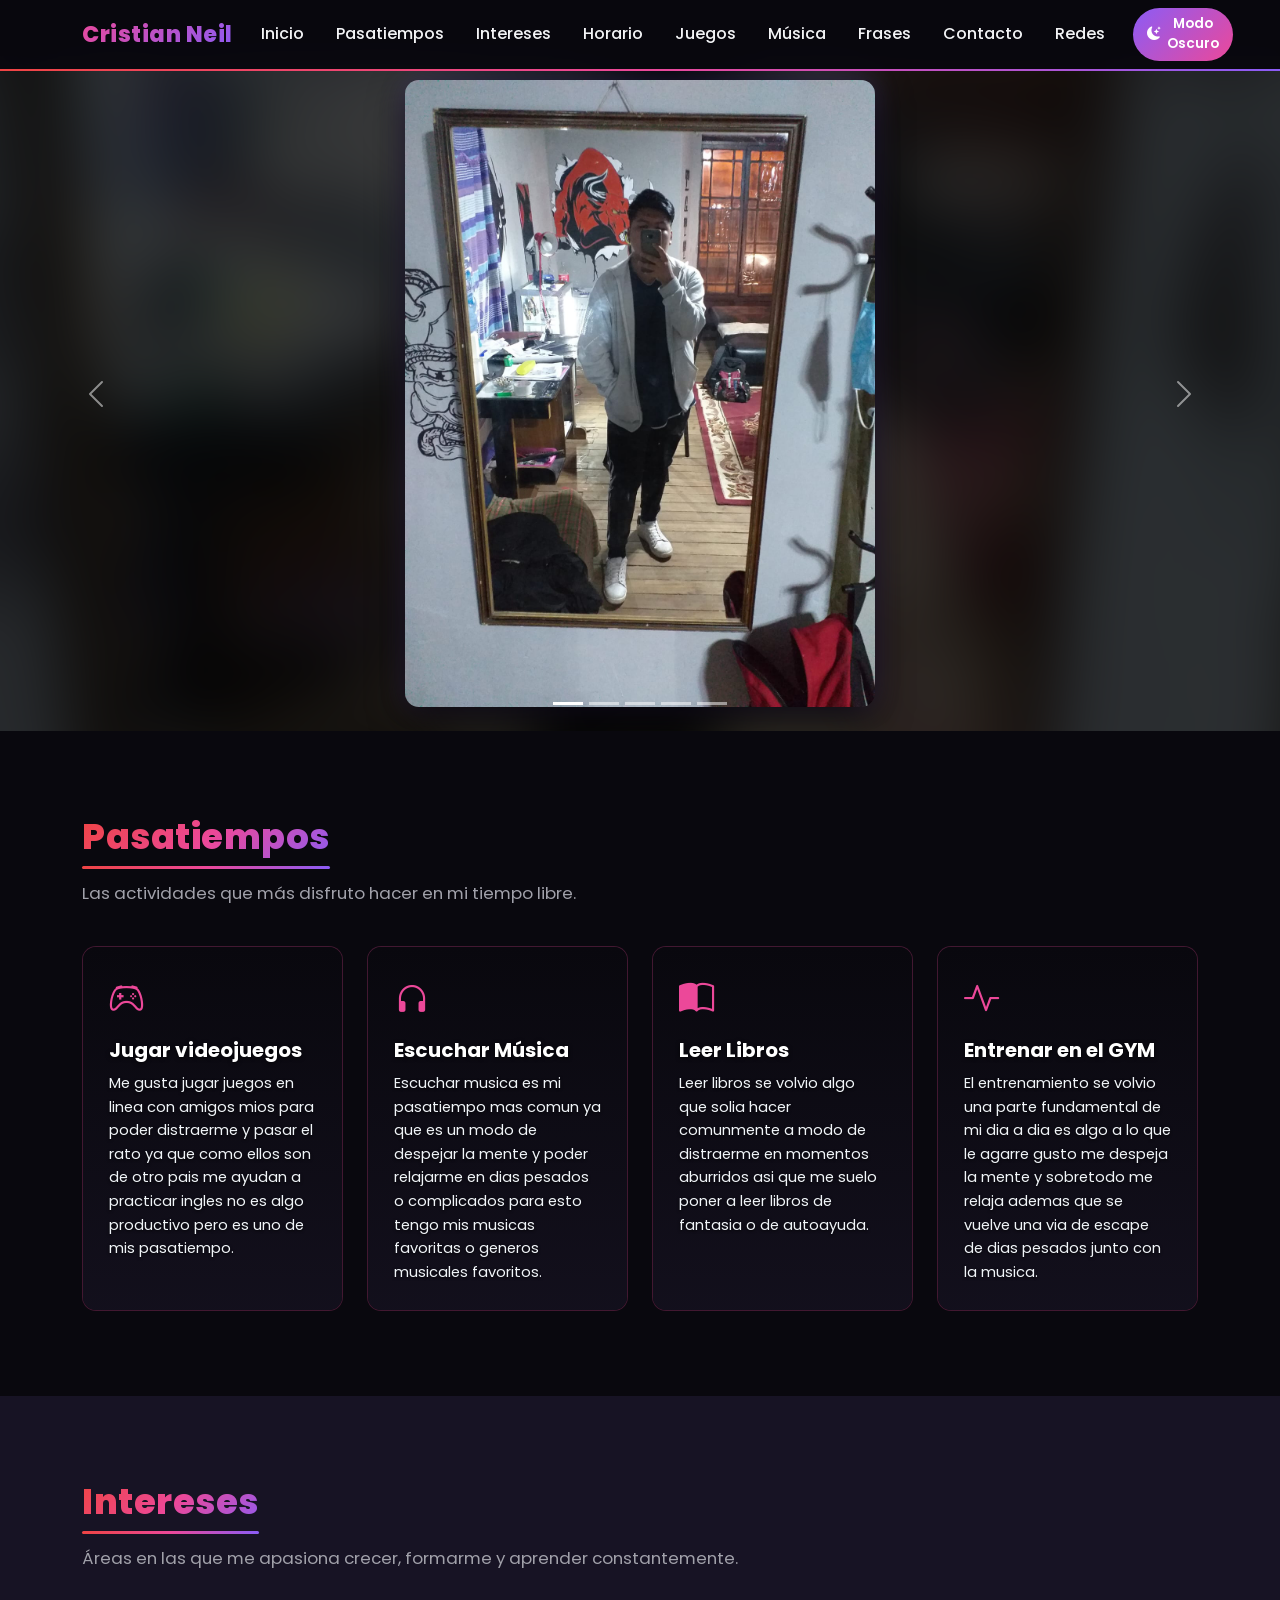
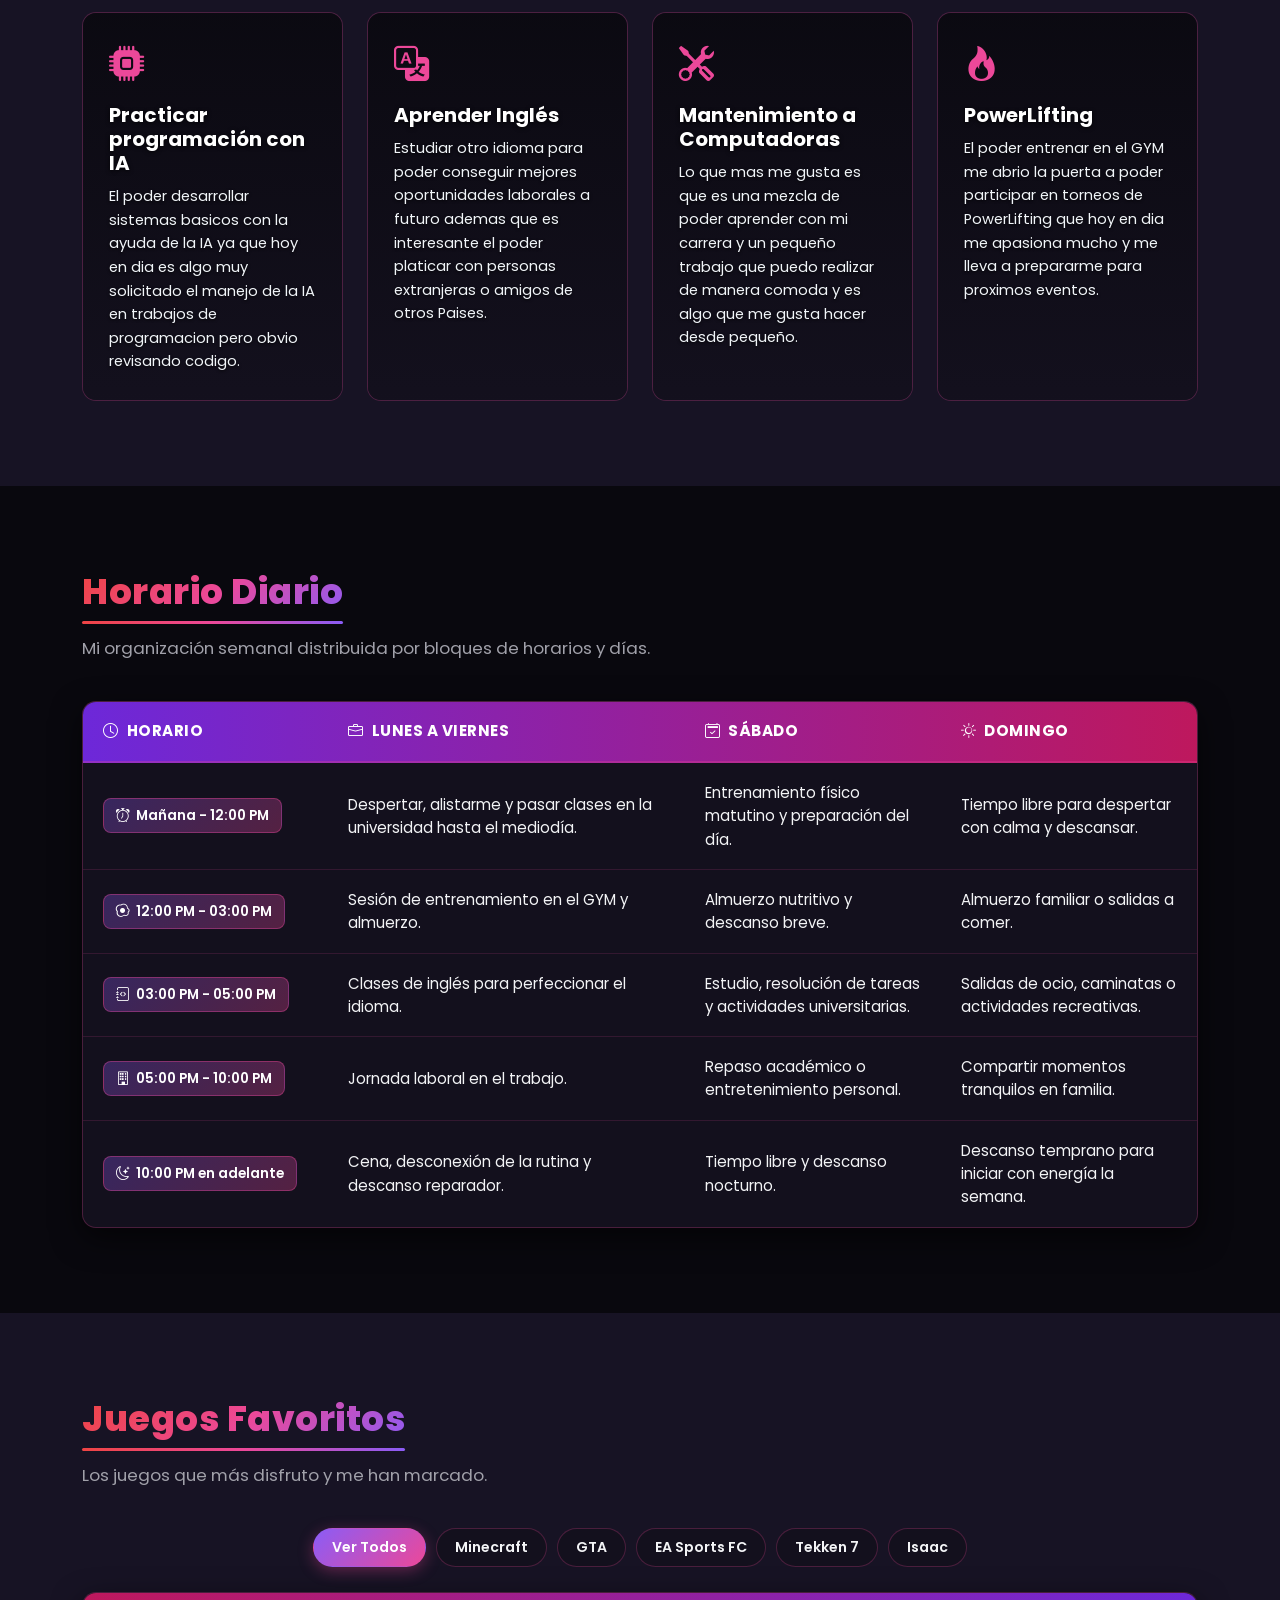
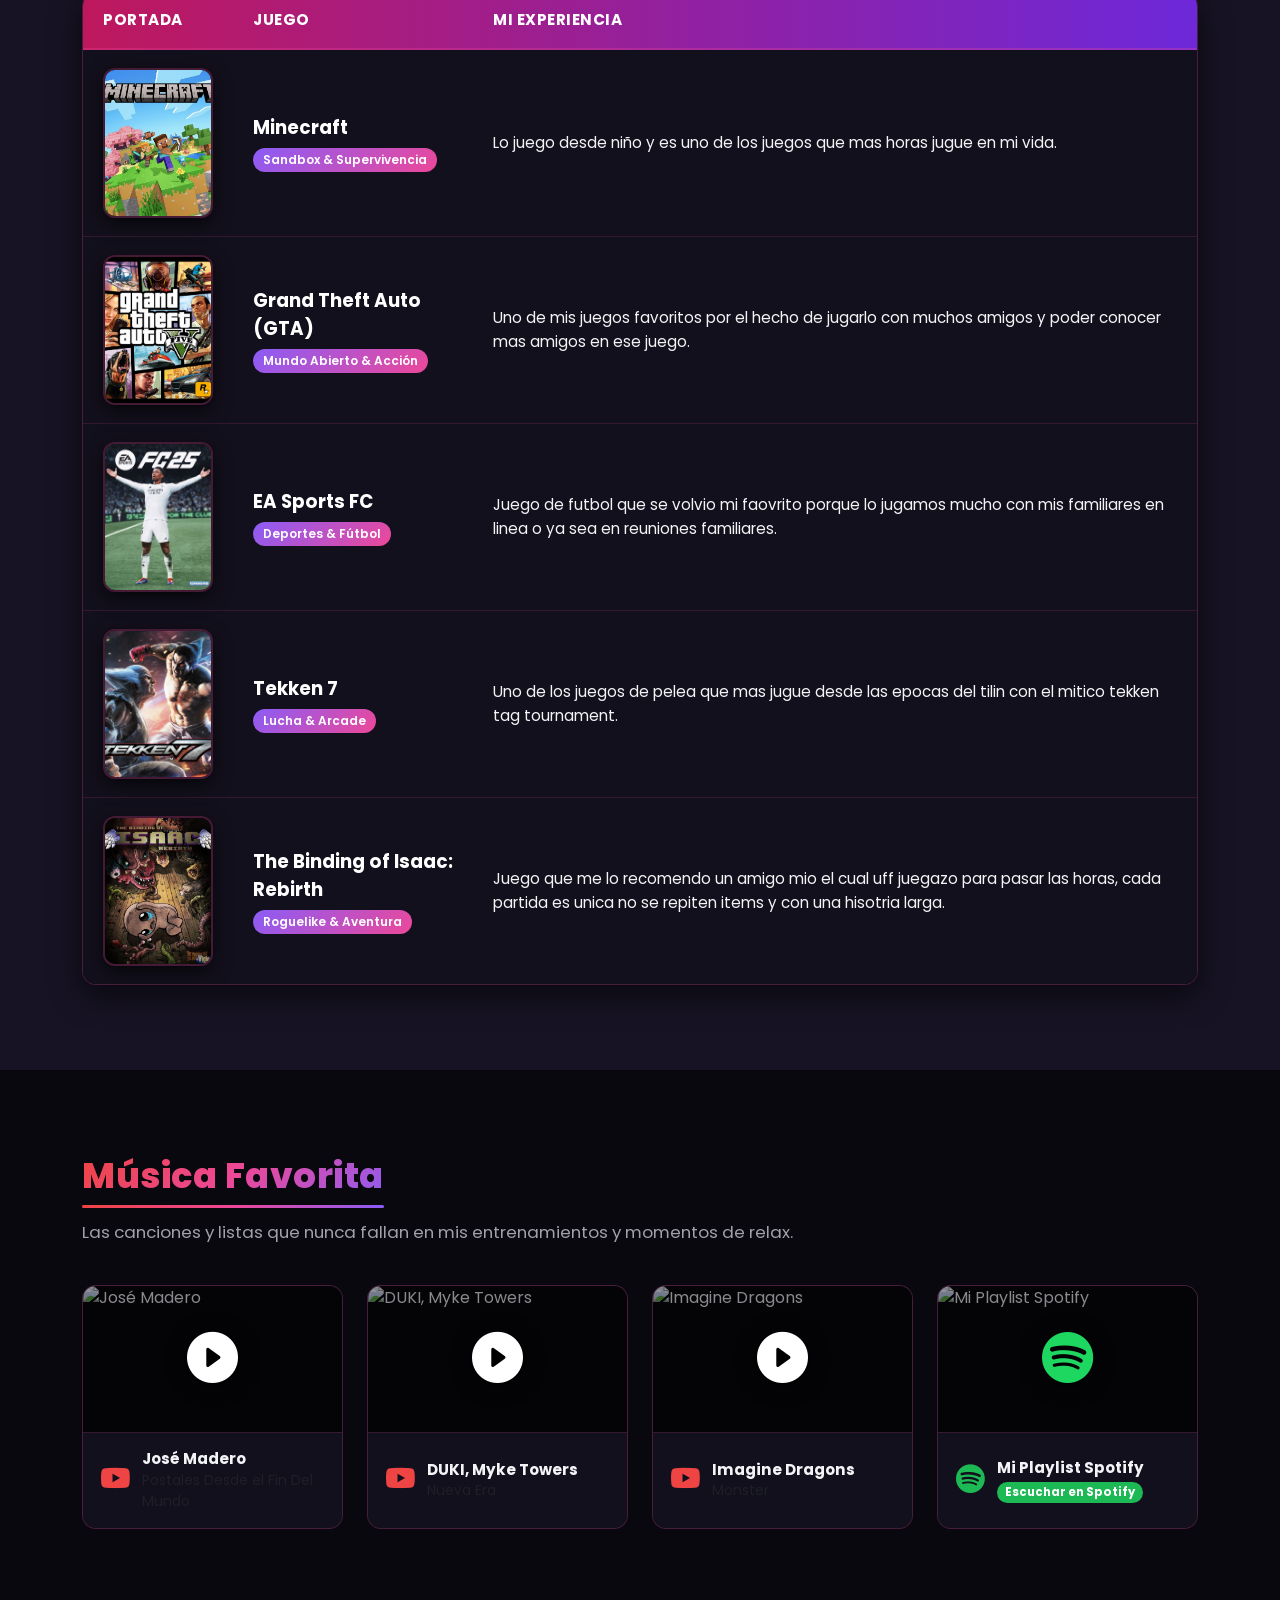
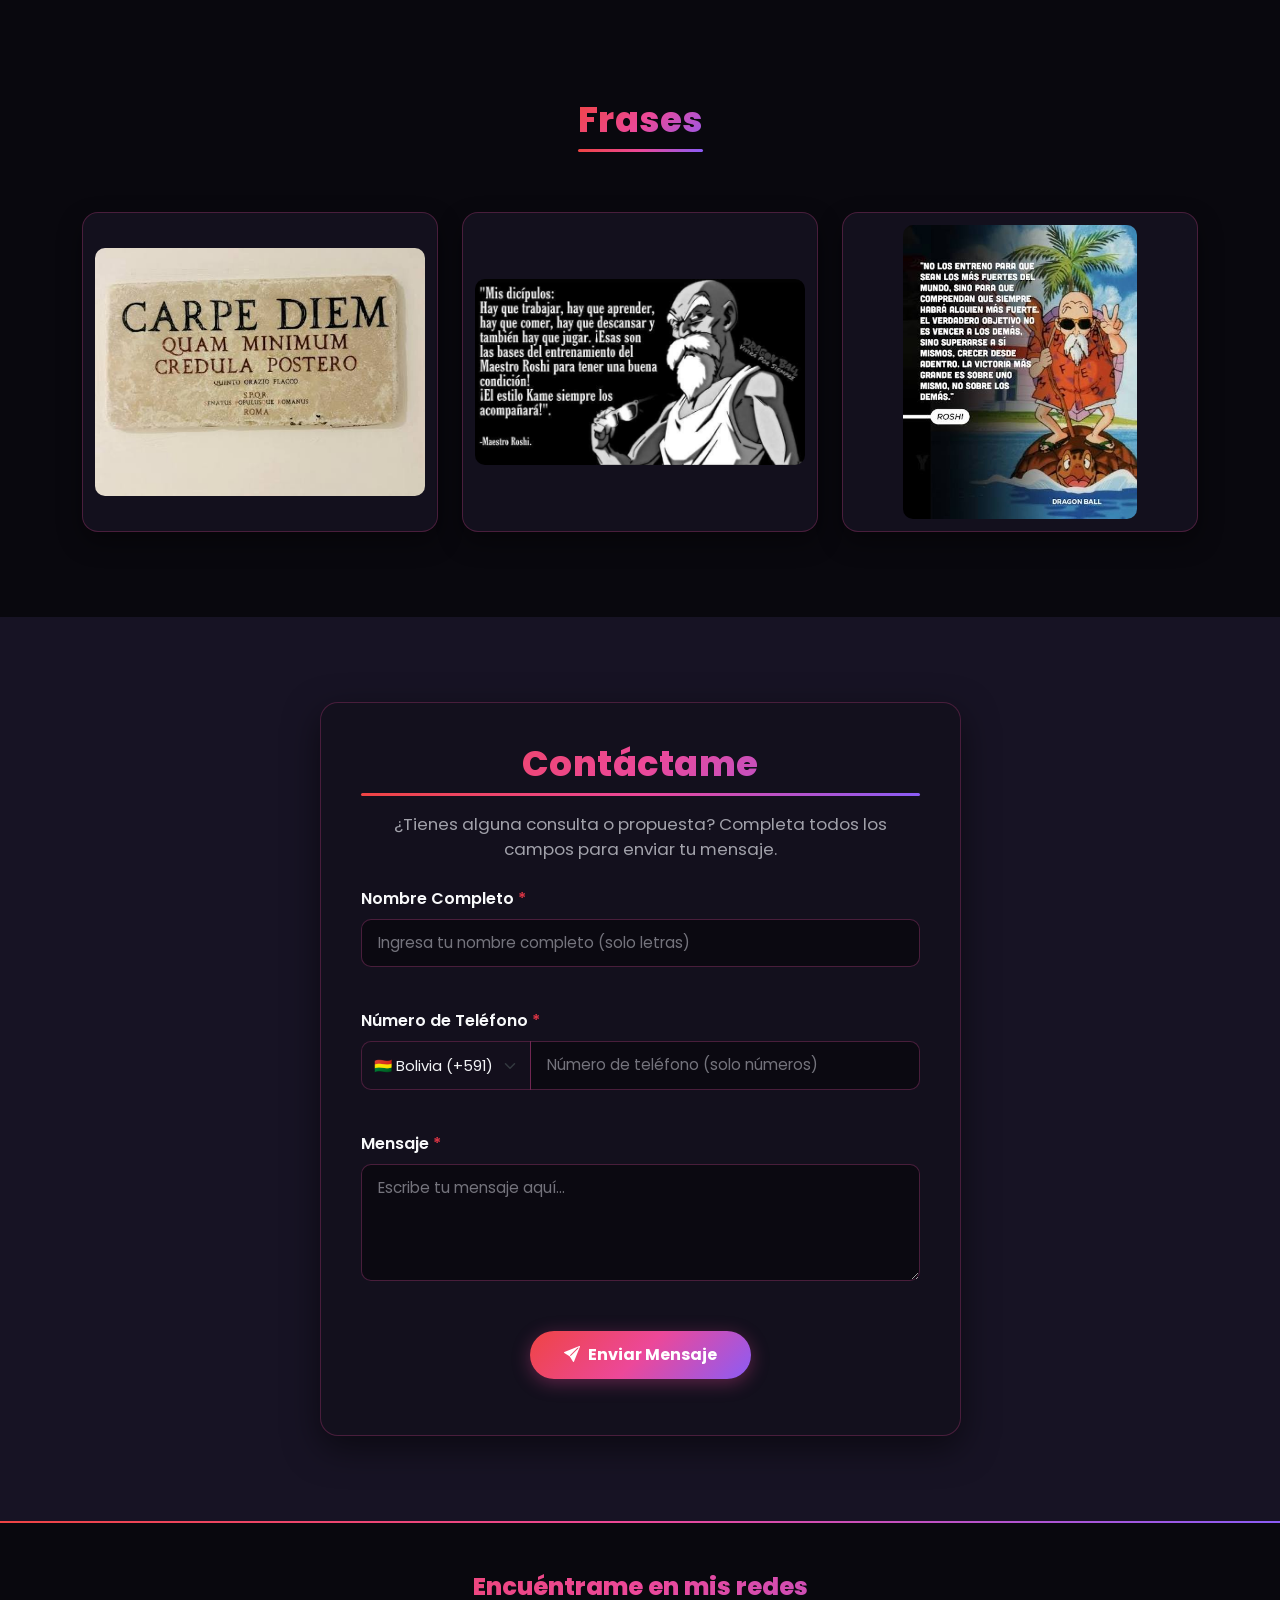
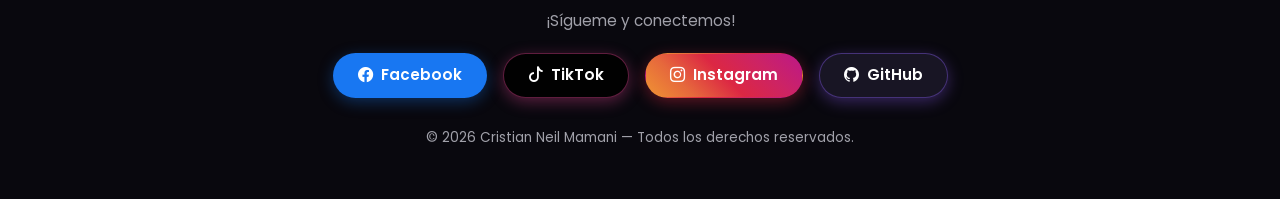
==== commit b7a6b9b7: "Add files via upload" ====
--- a/index.html
+++ b/index.html
@@ -2,753 +2,605 @@
 <html lang="es">
 
 <head>
-    <meta charset="UTF-8">
-    <meta name="viewport" content="width=device-width, initial-scale=1.0">
-    <title>CYBERZONE Gaming Café - Tu Mundo Gamer en un Solo Lugar</title>
-
-    <!-- Google Fonts: Outfit & Caveat (Handwritten) -->
-    <link rel="preconnect" href="https://fonts.googleapis.com">
-    <link rel="preconnect" href="https://fonts.gstatic.com" crossorigin>
-    <link href="https://fonts.googleapis.com/css2?family=Caveat:wght@600;700&family=Outfit:wght@300;400;500;600;700;800;900&display=swap" rel="stylesheet">
-
-    <!-- Font Awesome 6 Icons -->
-    <link rel="stylesheet" href="https://cdnjs.cloudflare.com/ajax/libs/font-awesome/6.5.1/css/all.min.css">
-
-    <!-- Stylesheet -->
-    <link rel="stylesheet" href="styles.css">
-
-    <!-- jQuery 3.7.1 -->
-    <script src="https://code.jquery.com/jquery-3.7.1.min.js"></script>
+  <meta charset="UTF-8" />
+  <meta name="viewport" content="width=device-width, initial-scale=1.0" />
+  <title>Mi Perfil - Cristian Neil</title>
+  <link rel="icon" type="image/jpeg" href="img/perfil.jpeg" />
+  <link rel="shortcut icon" href="img/perfil.jpeg" />
+  <link rel="preconnect" href="https://fonts.googleapis.com" />
+  <link rel="preconnect" href="https://fonts.gstatic.com" crossorigin />
+  <link href="https://fonts.googleapis.com/css2?family=Poppins:wght@300;400;500;600;700;800&display=swap"
+    rel="stylesheet" />
+  <link href="https://cdn.jsdelivr.net/npm/bootstrap@5.3.3/dist/css/bootstrap.min.css" rel="stylesheet" />
+  <link href="https://cdn.jsdelivr.net/npm/bootstrap-icons@1.11.3/font/bootstrap-icons.min.css" rel="stylesheet" />
+  <link rel="stylesheet" href="css/style.css" />
+  <script src="script.js" defer></script>
 </head>
 
-<body class="theme-pc">
-
-    <!-- DYNAMIC BACKGROUND LAYERS (Smooth transitions between categories) -->
-    <div class="bg-layer bg-pc active"></div>
-    <div class="bg-layer bg-ps5"></div>
-    <div class="bg-layer bg-xbox"></div>
-    <div class="bg-layer bg-snacks"></div>
-    <div class="bg-overlay"></div>
-    <div class="ambient-glow"></div>
-
-    <!-- NOTIFICACIÓN DE RESERVA ACTIVA (BARRA SUPERIOR) -->
-    <div id="reservaActiva" class="reserva-activa">
-        <div class="reserva-info">
-            <span class="pulse-indicator"></span>
-            <i class="fa-solid fa-clock-rotate-left"></i>
-            <span>Reserva Activa: <strong id="equipoReservado">PC #1</strong> (<span id="usuarioReservado">@GamerPro</span>)</span>
-        </div>
-        <div class="reserva-timer-box">
-            <span>Tiempo restante:</span>
-            <strong id="tiempoReserva">01:00:00</strong>
-            <button id="btnFinalizarReserva" class="btn-cancel-reserva" title="Liberar puesto">Liberar</button>
-        </div>
-    </div>
-
-    <!-- HEADER PRINCIPAL -->
-    <header class="main-header">
-        <div class="header-left">
-            <a href="#" class="brand-logo">
-                <div class="logo-icon-wrap">
-                    <i class="fa-solid fa-gamepad logo-icon"></i>
-                </div>
-                <div class="brand-text">
-                    <span class="brand-title">CYBERZONE</span>
-                    <span class="brand-sub">GAMING CAFÉ</span>
-                </div>
-            </a>
-        </div>
-
-        <nav class="header-nav">
-            <a href="#inicio" class="nav-item active"><i class="fa-solid fa-house"></i> Inicio</a>
-            <a href="#equipos" class="nav-item"><i class="fa-solid fa-desktop"></i> Equipos</a>
-            <a href="#snacks" class="nav-item"><i class="fa-solid fa-burger"></i> Snacks</a>
-            <a href="#nosotros" class="nav-item"><i class="fa-solid fa-users"></i> Nosotros</a>
-        </nav>
-
-        <div class="header-right">
-            <!-- Reloj en vivo dinámico -->
-            <div class="clock-widget">
-                <i class="fa-regular fa-clock clock-icon"></i>
-                <div class="clock-details">
-                    <span id="liveTime" class="clock-time">14:28</span>
-                    <span id="liveDate" class="clock-date">Jue, 5 Jun 2025</span>
-                </div>
-            </div>
-
-            <!-- Perfil de usuario -->
-            <div class="user-badge">
-                <div class="user-avatar">
-                    <i class="fa-solid fa-user"></i>
-                </div>
-                <div class="user-info">
-                    <span class="user-greeting">Bienvenido</span>
-                    <span class="user-status">¡Juega sin límites!</span>
-                </div>
-            </div>
-        </div>
-    </header>
-
-    <!-- CONTENEDOR PRINCIPAL -->
-    <main class="main-content" id="inicio">
-
-        <!-- HERO SECTION / BANNER CAROUSEL -->
-        <section class="hero-section">
-            <div class="carousel-container">
-                <button class="carousel-btn prev-btn" id="prevSlide" aria-label="Slide anterior">
-                    <i class="fa-solid fa-chevron-left"></i>
+<body>
+
+  <nav class="navbar navbar-expand-lg fixed-top">
+    <div class="container">
+      <a class="navbar-brand" href="#">Cristian Neil</a>
+
+      <button id="burguerBtn" class="navbar-toggler border-0" type="button" data-bs-toggle="collapse"
+        data-bs-target="#navMenu" aria-controls="navMenu" aria-expanded="false" aria-label="Toggle navigation">
+        <span class="navbar-toggler-icon"></span>
+      </button>
+
+      <div class="collapse navbar-collapse" id="navMenu">
+        <ul class="navbar-nav ms-auto gap-2 align-items-lg-center">
+          <li class="nav-item"><a class="nav-link" href="#hero">Inicio</a></li>
+          <li class="nav-item"><a class="nav-link" href="#hobbies">Pasatiempos</a></li>
+          <li class="nav-item"><a class="nav-link" href="#interests">Intereses</a></li>
+          <li class="nav-item"><a class="nav-link" href="#schedule">Horario</a></li>
+          <li class="nav-item"><a class="nav-link" href="#games">Juegos</a></li>
+          <li class="nav-item"><a class="nav-link" href="#music">Música</a></li>
+          <li class="nav-item"><a class="nav-link" href="#quote">Frases</a></li>
+          <li class="nav-item"><a class="nav-link" href="#contact">Contacto</a></li>
+          <li class="nav-item"><a class="nav-link" href="#social-footer">Redes</a></li>
+
+          <li class="nav-item ms-lg-2 mt-2 mt-lg-0">
+            <button id="themeBtn" class="btn-theme-toggle" title="Cambiar tema">
+              <i class="bi bi-moon-stars-fill" id="themeIcon"></i>
+              <span id="themeText">Modo Oscuro</span>
+            </button>
+          </li>
+        </ul>
+      </div>
+    </div>
+  </nav>
+
+  <section id="hero" class="p-0">
+    <div id="heroCarousel" class="carousel slide carousel-fade" data-bs-ride="carousel" data-bs-interval="4000">
+      <div class="carousel-indicators">
+        <button type="button" data-bs-target="#heroCarousel" data-bs-slide-to="0" class="active"></button>
+        <button type="button" data-bs-target="#heroCarousel" data-bs-slide-to="1"></button>
+        <button type="button" data-bs-target="#heroCarousel" data-bs-slide-to="2"></button>
+        <button type="button" data-bs-target="#heroCarousel" data-bs-slide-to="3"></button>
+        <button type="button" data-bs-target="#heroCarousel" data-bs-slide-to="4"></button>
+      </div>
+      <div class="carousel-inner">
+
+        <div class="carousel-item active">
+          <div class="carousel-backdrop" style="background-image: url('img/tatto.jpeg');"></div>
+          <div class="carousel-stage">
+            <img src="img/tatto.jpeg" alt="Foto 1" class="carousel-photo" />
+          </div>
+        </div>
+
+        <div class="carousel-item">
+          <div class="carousel-backdrop" style="background-image: url('img/perfil.jpeg');"></div>
+          <div class="carousel-stage">
+            <img src="img/perfil.jpeg" alt="Foto 2" class="carousel-photo" />
+          </div>
+        </div>
+
+        <div class="carousel-item">
+          <div class="carousel-backdrop" style="background-image: url('img/cup.jpeg');"></div>
+          <div class="carousel-stage">
+            <img src="img/cup.jpeg" alt="Foto 3" class="carousel-photo" />
+          </div>
+        </div>
+
+        <div class="carousel-item">
+          <div class="carousel-backdrop" style="background-image: url('img/travel.jpeg');"></div>
+          <div class="carousel-stage">
+            <img src="img/travel.jpeg" alt="Foto 4" class="carousel-photo" />
+          </div>
+        </div>
+
+        <div class="carousel-item">
+          <div class="carousel-backdrop" style="background-image: url('img/girl.jpeg');"></div>
+          <div class="carousel-stage">
+            <img src="img/girl.jpeg" alt="Foto 5" class="carousel-photo" />
+          </div>
+        </div>
+
+      </div>
+      <button class="carousel-control-prev" type="button" data-bs-target="#heroCarousel" data-bs-slide="prev">
+        <span class="carousel-control-prev-icon"></span>
+      </button>
+      <button class="carousel-control-next" type="button" data-bs-target="#heroCarousel" data-bs-slide="next">
+        <span class="carousel-control-next-icon"></span>
+      </button>
+    </div>
+  </section>
+
+  <section id="hobbies">
+    <div class="container">
+      <h2 class="section-title">Pasatiempos</h2>
+      <p class="section-lead">Las actividades que más disfruto hacer en mi tiempo libre.</p>
+      <div class="row g-4">
+
+        <div class="col-md-6 col-lg-3">
+          <div class="card-with-bg hobby-bg-1">
+            <div class="card-overlay"></div>
+            <div class="card-content">
+              <div class="card-icon"><i class="bi bi-controller"></i></div>
+              <h5>Jugar videojuegos</h5>
+              <p>Me gusta jugar juegos en linea con amigos mios para poder distraerme y pasar el rato ya que como ellos
+                son de otro pais me ayudan a practicar ingles no es algo productivo pero es uno de mis pasatiempo.</p>
+            </div>
+          </div>
+        </div>
+
+        <div class="col-md-6 col-lg-3">
+          <div class="card-with-bg hobby-bg-2">
+            <div class="card-overlay"></div>
+            <div class="card-content">
+              <div class="card-icon"><i class="bi bi-headphones"></i></div>
+              <h5>Escuchar Música</h5>
+              <p>Escuchar musica es mi pasatiempo mas comun ya que es un modo de despejar la mente y poder relajarme en
+                dias pesados o complicados para esto tengo mis musicas favoritas o generos musicales favoritos.</p>
+            </div>
+          </div>
+        </div>
+
+        <div class="col-md-6 col-lg-3">
+          <div class="card-with-bg hobby-bg-3">
+            <div class="card-overlay"></div>
+            <div class="card-content">
+              <div class="card-icon"><i class="bi bi-book-half"></i></div>
+              <h5>Leer Libros</h5>
+              <p>Leer libros se volvio algo que solia hacer comunmente a modo de distraerme en momentos aburridos asi
+                que me suelo poner a leer libros de fantasia o de autoayuda.</p>
+            </div>
+          </div>
+        </div>
+
+        <div class="col-md-6 col-lg-3">
+          <div class="card-with-bg hobby-bg-4">
+            <div class="card-overlay"></div>
+            <div class="card-content">
+              <div class="card-icon"><i class="bi bi-activity"></i></div>
+              <h5>Entrenar en el GYM</h5>
+              <p>El entrenamiento se volvio una parte fundamental de mi dia a dia es algo a lo que le agarre gusto me
+                despeja la mente y sobretodo me relaja ademas que se vuelve una via de escape de dias pesados junto con
+                la musica.</p>
+            </div>
+          </div>
+        </div>
+
+      </div>
+    </div>
+  </section>
+
+  <section id="interests">
+    <div class="container">
+      <h2 class="section-title">Intereses</h2>
+      <p class="section-lead">Áreas en las que me apasiona crecer, formarme y aprender constantemente.</p>
+      <div class="row g-4">
+
+        <div class="col-md-6 col-lg-3">
+          <div class="card-with-bg interest-bg-1">
+            <div class="card-overlay"></div>
+            <div class="card-content">
+              <div class="card-icon"><i class="bi bi-cpu-fill"></i></div>
+              <h5>Practicar programación con IA</h5>
+              <p>El poder desarrollar sistemas basicos con la ayuda de la IA ya que hoy en dia es algo muy solicitado el
+                manejo de la IA en trabajos de programacion pero obvio revisando codigo.</p>
+            </div>
+          </div>
+        </div>
+
+        <div class="col-md-6 col-lg-3">
+          <div class="card-with-bg interest-bg-2">
+            <div class="card-overlay"></div>
+            <div class="card-content">
+              <div class="card-icon"><i class="bi bi-translate"></i></div>
+              <h5>Aprender Inglés</h5>
+              <p>Estudiar otro idioma para poder conseguir mejores oportunidades laborales a futuro ademas que es
+                interesante el poder platicar con personas extranjeras o amigos de otros Paises.</p>
+            </div>
+          </div>
+        </div>
+
+        <div class="col-md-6 col-lg-3">
+          <div class="card-with-bg interest-bg-3">
+            <div class="card-overlay"></div>
+            <div class="card-content">
+              <div class="card-icon"><i class="bi bi-tools"></i></div>
+              <h5>Mantenimiento a Computadoras</h5>
+              <p>Lo que mas me gusta es que es una mezcla de poder aprender con mi carrera y un pequeño trabajo que
+                puedo realizar de manera comoda y es algo que me gusta hacer desde pequeño.</p>
+            </div>
+          </div>
+        </div>
+
+        <div class="col-md-6 col-lg-3">
+          <div class="card-with-bg interest-bg-4">
+            <div class="card-overlay"></div>
+            <div class="card-content">
+              <div class="card-icon"><i class="bi bi-fire"></i></div>
+              <h5>PowerLifting</h5>
+              <p>El poder entrenar en el GYM me abrio la puerta a poder participar en torneos de PowerLifting que hoy en
+                dia me apasiona mucho y me lleva a prepararme para proximos eventos.</p>
+            </div>
+          </div>
+        </div>
+
+      </div>
+    </div>
+  </section>
+
+  <section id="schedule">
+    <div class="container">
+      <h2 class="section-title">Horario Diario</h2>
+      <p class="section-lead">Mi organización semanal distribuida por bloques de horarios y días.</p>
+
+      <div class="table-responsive schedule-table-wrap">
+        <table class="schedule-table">
+          <thead>
+            <tr>
+              <th scope="col" style="width: 22%;"><i class="bi bi-clock me-2"></i>Horario</th>
+              <th scope="col" style="width: 32%;"><i class="bi bi-briefcase me-2"></i>Lunes a Viernes</th>
+              <th scope="col" style="width: 23%;"><i class="bi bi-calendar2-check me-2"></i>Sábado</th>
+              <th scope="col" style="width: 23%;"><i class="bi bi-sun me-2"></i>Domingo</th>
+            </tr>
+          </thead>
+          <tbody>
+            <tr>
+              <td class="schedule-hour-col">
+                <span class="schedule-hour-badge"><i class="bi bi-alarm"></i> Mañana - 12:00 PM</span>
+              </td>
+              <td>Despertar, alistarme y pasar clases en la universidad hasta el mediodía.</td>
+              <td>Entrenamiento físico matutino y preparación del día.</td>
+              <td>Tiempo libre para despertar con calma y descansar.</td>
+            </tr>
+            <tr>
+              <td class="schedule-hour-col">
+                <span class="schedule-hour-badge"><i class="bi bi-egg-fried"></i> 12:00 PM - 03:00 PM</span>
+              </td>
+              <td>Sesión de entrenamiento en el GYM y almuerzo.</td>
+              <td>Almuerzo nutritivo y descanso breve.</td>
+              <td>Almuerzo familiar o salidas a comer.</td>
+            </tr>
+            <tr>
+              <td class="schedule-hour-col">
+                <span class="schedule-hour-badge"><i class="bi bi-journal-code"></i> 03:00 PM - 05:00 PM</span>
+              </td>
+              <td>Clases de inglés para perfeccionar el idioma.</td>
+              <td>Estudio, resolución de tareas y actividades universitarias.</td>
+              <td>Salidas de ocio, caminatas o actividades recreativas.</td>
+            </tr>
+            <tr>
+              <td class="schedule-hour-col">
+                <span class="schedule-hour-badge"><i class="bi bi-building"></i> 05:00 PM - 10:00 PM</span>
+              </td>
+              <td>Jornada laboral en el trabajo.</td>
+              <td>Repaso académico o entretenimiento personal.</td>
+              <td>Compartir momentos tranquilos en familia.</td>
+            </tr>
+            <tr>
+              <td class="schedule-hour-col">
+                <span class="schedule-hour-badge"><i class="bi bi-moon-stars"></i> 10:00 PM en adelante</span>
+              </td>
+              <td>Cena, desconexión de la rutina y descanso reparador.</td>
+              <td>Tiempo libre y descanso nocturno.</td>
+              <td>Descanso temprano para iniciar con energía la semana.</td>
+            </tr>
+          </tbody>
+        </table>
+      </div>
+    </div>
+  </section>
+
+  <section id="games">
+    <div class="container">
+      <h2 class="section-title">Juegos Favoritos</h2>
+      <p class="section-lead">Los juegos que más disfruto y me han marcado.</p>
+
+      <div class="games-filter-bar">
+        <button class="btn btn-filter active" data-filter="todos" onclick="filtrar('todos')">Ver Todos</button>
+        <button class="btn btn-filter" data-filter="sandbox" onclick="filtrar('sandbox')">Minecraft</button>
+        <button class="btn btn-filter" data-filter="accion" onclick="filtrar('accion')">GTA</button>
+        <button class="btn btn-filter" data-filter="deportes" onclick="filtrar('deportes')">EA Sports FC</button>
+        <button class="btn btn-filter" data-filter="lucha" onclick="filtrar('lucha')">Tekken 7</button>
+        <button class="btn btn-filter" data-filter="roguelike" onclick="filtrar('roguelike')">Isaac</button>
+      </div>
+
+      <div class="table-responsive games-table-wrap">
+        <table class="games-table">
+          <thead>
+            <tr>
+              <th scope="col" style="width: 140px;">Portada</th>
+              <th scope="col" style="width: 240px;">Juego</th>
+              <th scope="col">Mi Experiencia</th>
+            </tr>
+          </thead>
+          <tbody>
+            <tr class="game-row" data-categoria="sandbox">
+              <td>
+                <div class="game-portada-box">
+                  <img src="juegos/minecraft.webp" alt="Minecraft" class="game-portada-img" />
+                </div>
+              </td>
+              <td>
+                <div class="game-title-wrap">
+                  <span class="game-title">Minecraft</span>
+                  <span class="game-tag">Sandbox & Supervivencia</span>
+                </div>
+              </td>
+              <td class="game-experience-cell">
+                Lo juego desde niño y es uno de los juegos que mas horas jugue en mi vida.
+              </td>
+            </tr>
+            <tr class="game-row" data-categoria="accion">
+              <td>
+                <div class="game-portada-box">
+                  <img src="juegos/gta.jpg" alt="GTA" class="game-portada-img" />
+                </div>
+              </td>
+              <td>
+                <div class="game-title-wrap">
+                  <span class="game-title">Grand Theft Auto (GTA)</span>
+                  <span class="game-tag">Mundo Abierto & Acción</span>
+                </div>
+              </td>
+              <td class="game-experience-cell">
+                Uno de mis juegos favoritos por el hecho de jugarlo con muchos amigos y poder conocer mas amigos en ese
+                juego.
+              </td>
+            </tr>
+            <tr class="game-row" data-categoria="deportes">
+              <td>
+                <div class="game-portada-box">
+                  <img src="juegos/fc.jpg" alt="EA Sports FC" class="game-portada-img" />
+                </div>
+              </td>
+              <td>
+                <div class="game-title-wrap">
+                  <span class="game-title">EA Sports FC</span>
+                  <span class="game-tag">Deportes & Fútbol</span>
+                </div>
+              </td>
+              <td class="game-experience-cell">
+                Juego de futbol que se volvio mi faovrito porque lo jugamos mucho con mis familiares en linea o ya sea
+                en reuniones familiares.
+              </td>
+            </tr>
+            <tr class="game-row" data-categoria="lucha">
+              <td>
+                <div class="game-portada-box">
+                  <img src="juegos/tekken7.jpg" alt="Tekken 7" class="game-portada-img" />
+                </div>
+              </td>
+              <td>
+                <div class="game-title-wrap">
+                  <span class="game-title">Tekken 7</span>
+                  <span class="game-tag">Lucha & Arcade</span>
+                </div>
+              </td>
+              <td class="game-experience-cell">
+                Uno de los juegos de pelea que mas jugue desde las epocas del tilin con el mitico tekken tag tournament.
+              </td>
+            </tr>
+            <tr class="game-row" data-categoria="roguelike">
+              <td>
+                <div class="game-portada-box">
+                  <img src="juegos/the-binding-of-isaac-rebirth.jpg" alt="The Binding of Isaac"
+                    class="game-portada-img" />
+                </div>
+              </td>
+              <td>
+                <div class="game-title-wrap">
+                  <span class="game-title">The Binding of Isaac: Rebirth</span>
+                  <span class="game-tag">Roguelike & Aventura</span>
+                </div>
+              </td>
+              <td class="game-experience-cell">
+                Juego que me lo recomendo un amigo mio el cual uff juegazo para pasar las horas, cada partida es unica
+                no se repiten items y con una hisotria larga.
+              </td>
+            </tr>
+          </tbody>
+        </table>
+      </div>
+    </div>
+  </section>
+
+  <section id="music">
+    <div class="container">
+      <h2 class="section-title">Música Favorita</h2>
+      <p class="section-lead">Las canciones y listas que nunca fallan en mis entrenamientos y momentos de relax.</p>
+      <div class="row g-4">
+
+        <div class="col-md-6 col-lg-3">
+          <a class="music-embed-card" href="https://www.youtube.com/watch?v=4TnoY0MBm48" target="_blank"
+            rel="noopener noreferrer">
+            <div class="music-thumb-wrap">
+              <img src="https://img.youtube.com/vi/4TnoY0MBm48/maxresdefault.jpg" alt="José Madero" />
+              <div class="music-thumb-play"><i class="bi bi-play-circle-fill"></i></div>
+            </div>
+            <div class="music-embed-label">
+              <i class="bi bi-youtube"></i>
+              <div>
+                <strong>José Madero</strong>
+                <small class="text-muted d-block">Postales Desde el Fin Del Mundo</small>
+              </div>
+            </div>
+          </a>
+        </div>
+
+        <div class="col-md-6 col-lg-3">
+          <a class="music-embed-card" href="https://www.youtube.com/watch?v=wgvqiH7iCRo" target="_blank"
+            rel="noopener noreferrer">
+            <div class="music-thumb-wrap">
+              <img src="https://img.youtube.com/vi/wgvqiH7iCRo/maxresdefault.jpg" alt="DUKI, Myke Towers" />
+              <div class="music-thumb-play"><i class="bi bi-play-circle-fill"></i></div>
+            </div>
+            <div class="music-embed-label">
+              <i class="bi bi-youtube"></i>
+              <div>
+                <strong>DUKI, Myke Towers</strong>
+                <small class="text-muted d-block">Nueva Era</small>
+              </div>
+            </div>
+          </a>
+        </div>
+
+        <div class="col-md-6 col-lg-3">
+          <a class="music-embed-card" href="https://www.youtube.com/watch?v=SWdJdGYfYPw" target="_blank"
+            rel="noopener noreferrer">
+            <div class="music-thumb-wrap">
+              <img src="https://img.youtube.com/vi/SWdJdGYfYPw/maxresdefault.jpg" alt="Imagine Dragons" />
+              <div class="music-thumb-play"><i class="bi bi-play-circle-fill"></i></div>
+            </div>
+            <div class="music-embed-label">
+              <i class="bi bi-youtube"></i>
+              <div>
+                <strong>Imagine Dragons</strong>
+                <small class="text-muted d-block">Monster</small>
+              </div>
+            </div>
+          </a>
+        </div>
+
+        <div class="col-md-6 col-lg-3">
+          <a class="music-embed-card spotify-card"
+            href="https://open.spotify.com/playlist/5pnAScR27L9Y1GuGvEzur8?si=gIIr9ti5TF6X7F1DX4wXkQ&utm_source=whatsapp&pi=qFkyOfgKT_yrt"
+            target="_blank" rel="noopener noreferrer">
+            <div class="music-thumb-wrap">
+              <img src="https://images.unsplash.com/photo-1511671782779-c97d3d27a1d4?w=600&auto=format&fit=crop&q=80"
+                alt="Mi Playlist Spotify" />
+              <div class="music-thumb-play"><i class="bi bi-spotify" style="color: #1ed760;"></i></div>
+            </div>
+            <div class="music-embed-label">
+              <i class="bi bi-spotify" style="color: #1db954;"></i>
+              <div>
+                <strong>Mi Playlist Spotify</strong>
+                <span class="playlist-badge playlist-badge-spotify">Escuchar en Spotify</span>
+              </div>
+            </div>
+          </a>
+        </div>
+
+      </div>
+    </div>
+  </section>
+
+  <section id="quote">
+    <div class="container">
+      <div class="text-center mb-5">
+        <h2 class="section-title">Frases</h2>
+      </div>
+
+      <div class="row g-4 justify-content-center">
+        <div class="col-md-4">
+          <div class="quote-pure-card">
+            <img src="img/carpediem.jpg" alt="Carpe Diem" class="quote-pure-img" />
+          </div>
+        </div>
+
+        <div class="col-md-4">
+          <div class="quote-pure-card">
+            <img src="img/descarga.jpg" alt="Frase 2" class="quote-pure-img" />
+          </div>
+        </div>
+
+        <div class="col-md-4">
+          <div class="quote-pure-card">
+            <img src="img/images.jpg" alt="Frase 3" class="quote-pure-img" />
+          </div>
+        </div>
+      </div>
+    </div>
+  </section>
+
+  <section id="contact">
+    <div class="container">
+      <div class="row justify-content-center">
+        <div class="col-lg-7">
+          <div class="contact-card">
+            <h2 class="section-title text-center d-block mb-3">Contáctame</h2>
+            <p class="section-lead text-center mb-4">¿Tienes alguna consulta o propuesta? Completa todos los campos para
+              enviar tu mensaje.</p>
+
+            <form id="contactForm" novalidate>
+              <div class="mb-3 text-start">
+                <label for="nombre" class="form-label text-light fw-semibold">Nombre Completo <span
+                    class="text-danger">*</span></label>
+                <input type="text" class="form-control custom-input" id="nombre"
+                  placeholder="Ingresa tu nombre completo (solo letras)" autocomplete="off" />
+                <div id="errorNombre" class="msg-field-error"></div>
+              </div>
+
+              <div class="mb-3 text-start">
+                <label for="telefono" class="form-label text-light fw-semibold">Número de Teléfono <span
+                    class="text-danger">*</span></label>
+                <div class="input-group">
+                  <select id="codigoPais" class="form-select custom-select-country">
+                    <option value="+591" selected>🇧🇴 Bolivia (+591)</option>
+                    <option value="+54">🇦🇷 Argentina (+54)</option>
+                    <option value="+51">🇵🇪 Perú (+51)</option>
+                    <option value="+56">🇨🇱 Chile (+56)</option>
+                    <option value="+57">🇨🇴 Colombia (+57)</option>
+                    <option value="+52">🇲🇽 México (+52)</option>
+                    <option value="+34">🇪🇸 España (+34)</option>
+                    <option value="+1">🇺🇸 EE.UU. (+1)</option>
+                  </select>
+                  <input type="text" class="form-control custom-input" id="telefono"
+                    placeholder="Número de teléfono (solo números)" autocomplete="off" />
+                </div>
+                <div id="errorTelefono" class="msg-field-error"></div>
+              </div>
+
+              <div class="mb-3 text-start">
+                <label for="mensaje" class="form-label text-light fw-semibold">Mensaje <span
+                    class="text-danger">*</span></label>
+                <textarea class="form-control custom-input" id="mensaje" rows="4"
+                  placeholder="Escribe tu mensaje aquí..."></textarea>
+                <div id="errorMensaje" class="msg-field-error"></div>
+              </div>
+
+              <div class="text-center mt-4">
+                <button type="submit" class="btn btn-submit-custom">
+                  <i class="bi bi-send-fill me-2"></i>Enviar Mensaje
                 </button>
-
-                <div class="carousel-track-wrapper">
-                    <div class="carousel-track" id="carouselTrack">
-
-                        <!-- SLIDE 1: IDENTICO A LA IMAGEN (Fortnite, Cyberzone Gaming Café, LoL, Valorant, CoD) -->
-                        <div class="carousel-slide active">
-                            <div class="banner-gaming-grid">
-                                <!-- Columna Fortnite -->
-                                <div class="banner-item item-fortnite">
-                                    <div class="banner-fortnite-content">
-                                        <h2 class="game-logo-fortnite">FORTNITE</h2>
-                                        <p class="game-tag-sub">CONSTRUYE · SOBREVIVE · GANA</p>
-                                    </div>
-                                </div>
-
-                                <!-- Columna Centro Cyberzone -->
-                                <div class="banner-item item-center-hub">
-                                    <div class="cyberzone-hero-brand">
-                                        <i class="fa-solid fa-gamepad center-gamepad"></i>
-                                        <h1 class="center-title">CYBERZONE</h1>
-                                        <span class="center-sub">GAMING CAFÉ</span>
-                                        <p class="center-slogan">TU MUNDO GAMER<br>EN UN SOLO LUGAR</p>
-                                    </div>
-                                </div>
-
-                                <!-- Columna League of Legends -->
-                                <div class="banner-item item-lol">
-                                    <div class="badge-overlay">
-                                        <span class="game-badge-text lol-title">LEAGUE OF LEGENDS</span>
-                                    </div>
-                                </div>
-
-                                <!-- Columna Valorant -->
-                                <div class="banner-item item-valorant">
-                                    <div class="badge-overlay">
-                                        <span class="game-badge-text valorant-title">VALORANT</span>
-                                    </div>
-                                </div>
-
-                                <!-- Columna Call of Duty -->
-                                <div class="banner-item item-cod">
-                                    <div class="badge-overlay">
-                                        <span class="game-badge-text cod-title">CALL OF DUTY</span>
-                                    </div>
-                                </div>
-                            </div>
-                        </div>
-
-                        <!-- SLIDE 2: TORNEOS & COMPETENCIAS -->
-                        <div class="carousel-slide">
-                            <div class="banner-single-hero banner-tournaments">
-                                <div class="hero-overlay-content">
-                                    <span class="hero-pill-tag"><i class="fa-solid fa-trophy"></i> Torneo Cyberzone 2025</span>
-                                    <h2>CAMPEONATO DE VALORANT & CS2</h2>
-                                    <p>Compite por más de Bs. 5,000 en premios en efectivo cada fin de semana.</p>
-                                    <a href="#equipos" class="hero-cta-btn"><i class="fa-solid fa-bolt"></i> Reservar Entrenamiento</a>
-                                </div>
-                            </div>
-                        </div>
-
-                        <!-- SLIDE 3: VIP LOUNGE & CONSOLAS PS5 / XBOX -->
-                        <div class="carousel-slide">
-                            <div class="banner-single-hero banner-consoles">
-                                <div class="hero-overlay-content">
-                                    <span class="hero-pill-tag"><i class="fa-solid fa-crown"></i> Zona VIP Exclusiva</span>
-                                    <h2>PLAYSTATION 5 & XBOX SERIES X</h2>
-                                    <p>Pantallas OLED 4K 120Hz con sonido envolvente y sillones reclinables ergonómicos.</p>
-                                    <a href="#equipos" class="hero-cta-btn"><i class="fa-solid fa-gamepad"></i> Ver Consolas</a>
-                                </div>
-                            </div>
-                        </div>
-
-                        <!-- SLIDE 4: CAFÉ & SNACKS -->
-                        <div class="carousel-slide">
-                            <div class="banner-single-hero banner-lounge">
-                                <div class="hero-overlay-content">
-                                    <span class="hero-pill-tag"><i class="fa-solid fa-utensils"></i> Gamer Lounge</span>
-                                    <h2>SNACKS, ENERGIZANTES & COMBOS</h2>
-                                    <p>Disfruta de las mejores hamburguesas, papas rústicas y bebidas Monster frías en tu puesto.</p>
-                                    <a href="#snacks" class="hero-cta-btn"><i class="fa-solid fa-burger"></i> Explorar Menú</a>
-                                </div>
-                            </div>
-                        </div>
-
-                    </div>
-                </div>
-
-                <button class="carousel-btn next-btn" id="nextSlide" aria-label="Slide siguiente">
-                    <i class="fa-solid fa-chevron-right"></i>
-                </button>
-
-                <!-- Paginación de puntos (Dots) -->
-                <div class="carousel-indicators" id="carouselIndicators">
-                    <span class="dot active" data-index="0"></span>
-                    <span class="dot" data-index="1"></span>
-                    <span class="dot" data-index="2"></span>
-                    <span class="dot" data-index="3"></span>
-                </div>
-            </div>
-
-            <!-- SUB-HERO SLOGAN & TEXTO MANUSCRITO -->
-            <div class="sub-hero-bar">
-                <div class="center-tagline">
-                    <span>JUEGA</span>
-                    <span class="bullet">•</span>
-                    <span>COME</span>
-                    <span class="bullet">•</span>
-                    <span>DISFRUTA</span>
-                </div>
-                <div class="handwritten-accent">
-                    Buenos juegos<br>Buenas personas
-                </div>
-            </div>
-        </section>
-
-        <!-- BOTONES SELECTORES DE CATEGORÍA (CAMBIAN EL FONDO Y LAS TARJETAS) -->
-        <section class="category-selectors-section" id="equipos">
-            <div class="category-nav-grid">
-
-                <!-- 1. Computadoras Gamer (Blue) -->
-                <button class="cat-btn cat-pc active" data-category="pc">
-                    <div class="cat-btn-content">
-                        <i class="fa-solid fa-desktop cat-icon"></i>
-                        <span class="cat-name">Computadoras Gamer</span>
-                    </div>
-                    <i class="fa-solid fa-chevron-down cat-arrow"></i>
-                </button>
-
-                <!-- 2. PlayStation 5 (Purple) -->
-                <button class="cat-btn cat-ps5" data-category="ps5">
-                    <div class="cat-btn-content">
-                        <i class="fa-brands fa-playstation cat-icon"></i>
-                        <span class="cat-name">PlayStation 5</span>
-                    </div>
-                    <i class="fa-solid fa-chevron-down cat-arrow"></i>
-                </button>
-
-                <!-- 3. Xbox Series (Green) -->
-                <button class="cat-btn cat-xbox" data-category="xbox">
-                    <div class="cat-btn-content">
-                        <i class="fa-brands fa-xbox cat-icon"></i>
-                        <span class="cat-name">Xbox Series</span>
-                    </div>
-                    <i class="fa-solid fa-chevron-down cat-arrow"></i>
-                </button>
-
-                <!-- 4. Snacks y Bebidas (Amber/Orange) -->
-                <button class="cat-btn cat-snacks" data-category="snacks">
-                    <div class="cat-btn-content">
-                        <i class="fa-solid fa-burger cat-icon"></i>
-                        <span class="cat-name">Snacks y Bebidas</span>
-                    </div>
-                    <i class="fa-solid fa-chevron-down cat-arrow"></i>
-                </button>
-
-            </div>
-        </section>
-
-        <!-- PANELES DE CONTENIDO / EQUIPOS -->
-        <section class="panels-container">
-
-            <!-- PANEL 1: COMPUTADORAS GAMER -->
-            <div class="category-panel active" id="panel-pc">
-                <div class="panel-header">
-                    <div class="panel-header-left">
-                        <div class="panel-icon-badge">
-                            <i class="fa-solid fa-desktop"></i>
-                        </div>
-                        <div class="panel-header-text">
-                            <h3 class="panel-title">Computadoras Gamer</h3>
-                            <p class="panel-meta">5 equipos disponibles · Bs. 40 / hora</p>
-                        </div>
-                    </div>
-                    <button class="panel-toggle-btn" aria-label="Contraer/Expandir panel">
-                        <i class="fa-solid fa-chevron-up toggle-chevron"></i>
-                    </button>
-                </div>
-
-                <div class="cards-grid">
-                    <!-- PC #1 -->
-                    <div class="equipment-card" data-station="PC #1">
-                        <div class="card-media">
-                            <img src="https://images.unsplash.com/photo-1587202372775-e229f172b9d7?auto=format&fit=crop&w=500&q=80" alt="PC #1 Setup Gamer">
-                            <span class="badge-spec">RTX 4080 · 240Hz</span>
-                        </div>
-                        <div class="card-body">
-                            <h4 class="card-name">PC #1</h4>
-                            <div class="card-status status-available">
-                                <span class="status-dot"></span>
-                                <span>Disponible</span>
-                            </div>
-                            <button class="btn-reservar" data-equipo="PC #1" data-tipo="Computadoras Gamer" data-tarifa="40">
-                                Reservar
-                            </button>
-                        </div>
-                    </div>
-
-                    <!-- PC #2 -->
-                    <div class="equipment-card" data-station="PC #2">
-                        <div class="card-media">
-                            <img src="https://images.unsplash.com/photo-1593640408182-31c70c8268f5?auto=format&fit=crop&w=500&q=80" alt="PC #2 Setup Gamer">
-                            <span class="badge-spec">RTX 4070 Ti · 240Hz</span>
-                        </div>
-                        <div class="card-body">
-                            <h4 class="card-name">PC #2</h4>
-                            <div class="card-status status-available">
-                                <span class="status-dot"></span>
-                                <span>Disponible</span>
-                            </div>
-                            <button class="btn-reservar" data-equipo="PC #2" data-tipo="Computadoras Gamer" data-tarifa="40">
-                                Reservar
-                            </button>
-                        </div>
-                    </div>
-
-                    <!-- PC #3 -->
-                    <div class="equipment-card" data-station="PC #3">
-                        <div class="card-media">
-                            <img src="https://images.unsplash.com/photo-1587202372634-32705e3bf49c?auto=format&fit=crop&w=500&q=80" alt="PC #3 Setup Gamer">
-                            <span class="badge-spec">RTX 4080 · Dual 165Hz</span>
-                        </div>
-                        <div class="card-body">
-                            <h4 class="card-name">PC #3</h4>
-                            <div class="card-status status-available">
-                                <span class="status-dot"></span>
-                                <span>Disponible</span>
-                            </div>
-                            <button class="btn-reservar" data-equipo="PC #3" data-tipo="Computadoras Gamer" data-tarifa="40">
-                                Reservar
-                            </button>
-                        </div>
-                    </div>
-
-                    <!-- PC #4 -->
-                    <div class="equipment-card" data-station="PC #4">
-                        <div class="card-media">
-                            <img src="https://images.unsplash.com/photo-1550745165-9bc0b252726f?auto=format&fit=crop&w=500&q=80" alt="PC #4 Setup Gamer">
-                            <span class="badge-spec">RTX 4090 · 360Hz</span>
-                        </div>
-                        <div class="card-body">
-                            <h4 class="card-name">PC #4</h4>
-                            <div class="card-status status-occupied">
-                                <span class="status-dot"></span>
-                                <span>Ocupado</span>
-                            </div>
-                            <button class="btn-reservar btn-disabled" disabled>
-                                En Uso
-                            </button>
-                        </div>
-                    </div>
-
-                    <!-- PC #5 -->
-                    <div class="equipment-card" data-station="PC #5">
-                        <div class="card-media">
-                            <img src="https://images.unsplash.com/photo-1526738549149-8e07eca6c147?auto=format&fit=crop&w=500&q=80" alt="PC #5 Setup Gamer">
-                            <span class="badge-spec">RTX 4070 · 240Hz</span>
-                        </div>
-                        <div class="card-body">
-                            <h4 class="card-name">PC #5</h4>
-                            <div class="card-status status-available">
-                                <span class="status-dot"></span>
-                                <span>Disponible</span>
-                            </div>
-                            <button class="btn-reservar" data-equipo="PC #5" data-tipo="Computadoras Gamer" data-tarifa="40">
-                                Reservar
-                            </button>
-                        </div>
-                    </div>
-                </div>
-            </div>
-
-            <!-- PANEL 2: PLAYSTATION 5 -->
-            <div class="category-panel" id="panel-ps5">
-                <div class="panel-header">
-                    <div class="panel-header-left">
-                        <div class="panel-icon-badge">
-                            <i class="fa-brands fa-playstation"></i>
-                        </div>
-                        <div class="panel-header-text">
-                            <h3 class="panel-title">PlayStation 5 Lounge</h3>
-                            <p class="panel-meta">4 consolas disponibles · Bs. 35 / hora</p>
-                        </div>
-                    </div>
-                    <button class="panel-toggle-btn" aria-label="Contraer/Expandir panel">
-                        <i class="fa-solid fa-chevron-up toggle-chevron"></i>
-                    </button>
-                </div>
-
-                <div class="cards-grid">
-                    <div class="equipment-card" data-station="PS5 #1">
-                        <div class="card-media">
-                            <img src="https://images.unsplash.com/photo-1606813907291-d86efa9b94db?auto=format&fit=crop&w=500&q=80" alt="PS5 Station 1">
-                            <span class="badge-spec">4K 120Hz · DualSense</span>
-                        </div>
-                        <div class="card-body">
-                            <h4 class="card-name">PS5 #1</h4>
-                            <div class="card-status status-available">
-                                <span class="status-dot"></span>
-                                <span>Disponible</span>
-                            </div>
-                            <button class="btn-reservar" data-equipo="PS5 #1" data-tipo="PlayStation 5" data-tarifa="35">
-                                Reservar
-                            </button>
-                        </div>
-                    </div>
-
-                    <div class="equipment-card" data-station="PS5 #2">
-                        <div class="card-media">
-                            <img src="https://images.unsplash.com/photo-1607604276583-eef5d076aa5f?auto=format&fit=crop&w=500&q=80" alt="PS5 Station 2">
-                            <span class="badge-spec">OLED 65" · 2 Controles</span>
-                        </div>
-                        <div class="card-body">
-                            <h4 class="card-name">PS5 #2</h4>
-                            <div class="card-status status-available">
-                                <span class="status-dot"></span>
-                                <span>Disponible</span>
-                            </div>
-                            <button class="btn-reservar" data-equipo="PS5 #2" data-tipo="PlayStation 5" data-tarifa="35">
-                                Reservar
-                            </button>
-                        </div>
-                    </div>
-
-                    <div class="equipment-card" data-station="PS5 #3">
-                        <div class="card-media">
-                            <img src="https://images.unsplash.com/photo-1622297845775-5ff3fef71d13?auto=format&fit=crop&w=500&q=80" alt="PS5 Station 3">
-                            <span class="badge-spec">PS VR2 Disponible</span>
-                        </div>
-                        <div class="card-body">
-                            <h4 class="card-name">PS5 #3</h4>
-                            <div class="card-status status-available">
-                                <span class="status-dot"></span>
-                                <span>Disponible</span>
-                            </div>
-                            <button class="btn-reservar" data-equipo="PS5 #3" data-tipo="PlayStation 5" data-tarifa="35">
-                                Reservar
-                            </button>
-                        </div>
-                    </div>
-
-                    <div class="equipment-card" data-station="PS5 #4">
-                        <div class="card-media">
-                            <img src="https://images.unsplash.com/photo-1579373903781-fd5c0c30c4cd?auto=format&fit=crop&w=500&q=80" alt="PS5 Station 4">
-                            <span class="badge-spec">FIFA / EA FC 24 Ready</span>
-                        </div>
-                        <div class="card-body">
-                            <h4 class="card-name">PS5 #4</h4>
-                            <div class="card-status status-occupied">
-                                <span class="status-dot"></span>
-                                <span>Ocupado</span>
-                            </div>
-                            <button class="btn-reservar btn-disabled" disabled>
-                                En Uso
-                            </button>
-                        </div>
-                    </div>
-                </div>
-            </div>
-
-            <!-- PANEL 3: XBOX SERIES -->
-            <div class="category-panel" id="panel-xbox">
-                <div class="panel-header">
-                    <div class="panel-header-left">
-                        <div class="panel-icon-badge">
-                            <i class="fa-brands fa-xbox"></i>
-                        </div>
-                        <div class="panel-header-text">
-                            <h3 class="panel-title">Xbox Series Arena</h3>
-                            <p class="panel-meta">3 consolas disponibles · Bs. 35 / hora</p>
-                        </div>
-                    </div>
-                    <button class="panel-toggle-btn" aria-label="Contraer/Expandir panel">
-                        <i class="fa-solid fa-chevron-up toggle-chevron"></i>
-                    </button>
-                </div>
-
-                <div class="cards-grid">
-                    <div class="equipment-card" data-station="Xbox #1">
-                        <div class="card-media">
-                            <img src="https://images.unsplash.com/photo-1621259182978-fbf93132d53d?auto=format&fit=crop&w=500&q=80" alt="Xbox Station 1">
-                            <span class="badge-spec">Xbox Series X · GamePass</span>
-                        </div>
-                        <div class="card-body">
-                            <h4 class="card-name">Xbox #1</h4>
-                            <div class="card-status status-available">
-                                <span class="status-dot"></span>
-                                <span>Disponible</span>
-                            </div>
-                            <button class="btn-reservar" data-equipo="Xbox #1" data-tipo="Xbox Series" data-tarifa="35">
-                                Reservar
-                            </button>
-                        </div>
-                    </div>
-
-                    <div class="equipment-card" data-station="Xbox #2">
-                        <div class="card-media">
-                            <img src="https://images.unsplash.com/photo-1605901309584-818e25960a8f?auto=format&fit=crop&w=500&q=80" alt="Xbox Station 2">
-                            <span class="badge-spec">Series X · 4K 120FPS</span>
-                        </div>
-                        <div class="card-body">
-                            <h4 class="card-name">Xbox #2</h4>
-                            <div class="card-status status-available">
-                                <span class="status-dot"></span>
-                                <span>Disponible</span>
-                            </div>
-                            <button class="btn-reservar" data-equipo="Xbox #2" data-tipo="Xbox Series" data-tarifa="35">
-                                Reservar
-                            </button>
-                        </div>
-                    </div>
-
-                    <div class="equipment-card" data-station="Xbox #3">
-                        <div class="card-media">
-                            <img src="https://images.unsplash.com/photo-1612287233207-68b3f27f05c4?auto=format&fit=crop&w=500&q=80" alt="Xbox Station 3">
-                            <span class="badge-spec">Elite Controller Series 2</span>
-                        </div>
-                        <div class="card-body">
-                            <h4 class="card-name">Xbox #3</h4>
-                            <div class="card-status status-available">
-                                <span class="status-dot"></span>
-                                <span>Disponible</span>
-                            </div>
-                            <button class="btn-reservar" data-equipo="Xbox #3" data-tipo="Xbox Series" data-tarifa="35">
-                                Reservar
-                            </button>
-                        </div>
-                    </div>
-                </div>
-            </div>
-
-            <!-- PANEL 4: SNACKS Y BEBIDAS -->
-            <div class="category-panel" id="panel-snacks">
-                <div class="panel-header">
-                    <div class="panel-header-left">
-                        <div class="panel-icon-badge">
-                            <i class="fa-solid fa-burger"></i>
-                        </div>
-                        <div class="panel-header-text">
-                            <h3 class="panel-title">Snacks & Bebidas Gamer</h3>
-                            <p class="panel-meta">Servicio directo a tu puesto de juego</p>
-                        </div>
-                    </div>
-                    <button class="panel-toggle-btn" aria-label="Contraer/Expandir panel">
-                        <i class="fa-solid fa-chevron-up toggle-chevron"></i>
-                    </button>
-                </div>
-
-                <div class="cards-grid">
-                    <div class="equipment-card snack-card">
-                        <div class="card-media">
-                            <img src="https://images.unsplash.com/photo-1576107232684-1279f3908594?auto=format&fit=crop&w=500&q=80" alt="Papas Fritas">
-                            <span class="badge-spec">Crujientes</span>
-                        </div>
-                        <div class="card-body">
-                            <h4 class="card-name">🍟 Papas Fritas Supreme</h4>
-                            <div class="snack-price">Bs. 12</div>
-                            <button class="btn-reservar btn-snack" data-item="Papas Fritas Supreme" data-precio="12">
-                                <i class="fa-solid fa-cart-plus"></i> Pedir
-                            </button>
-                        </div>
-                    </div>
-
-                    <div class="equipment-card snack-card">
-                        <div class="card-media">
-                            <img src="https://images.unsplash.com/photo-1568901346375-23c9450c58cd?auto=format&fit=crop&w=500&q=80" alt="Hamburguesa Gamer">
-                            <span class="badge-spec">Doble Carne</span>
-                        </div>
-                        <div class="card-body">
-                            <h4 class="card-name">🍔 Hamburguesa Cyber</h4>
-                            <div class="snack-price">Bs. 20</div>
-                            <button class="btn-reservar btn-snack" data-item="Hamburguesa Cyber" data-precio="20">
-                                <i class="fa-solid fa-cart-plus"></i> Pedir
-                            </button>
-                        </div>
-                    </div>
-
-                    <div class="equipment-card snack-card">
-                        <div class="card-media">
-                            <img src="https://images.unsplash.com/photo-1622543925917-763c34d1a86e?auto=format&fit=crop&w=500&q=80" alt="Monster Energy">
-                            <span class="badge-spec">Bien Fría</span>
-                        </div>
-                        <div class="card-body">
-                            <h4 class="card-name">⚡ Monster Energy</h4>
-                            <div class="snack-price">Bs. 15</div>
-                            <button class="btn-reservar btn-snack" data-item="Monster Energy" data-precio="15">
-                                <i class="fa-solid fa-cart-plus"></i> Pedir
-                            </button>
-                        </div>
-                    </div>
-
-                    <div class="equipment-card snack-card">
-                        <div class="card-media">
-                            <img src="https://images.unsplash.com/photo-1622483767028-3f66f32aef97?auto=format&fit=crop&w=500&q=80" alt="Coca Cola">
-                            <span class="badge-spec">500ml</span>
-                        </div>
-                        <div class="card-body">
-                            <h4 class="card-name">🥤 Coca Cola Zero</h4>
-                            <div class="snack-price">Bs. 8</div>
-                            <button class="btn-reservar btn-snack" data-item="Coca Cola Zero" data-precio="8">
-                                <i class="fa-solid fa-cart-plus"></i> Pedir
-                            </button>
-                        </div>
-                    </div>
-                </div>
-            </div>
-
-        </section>
-
-        <!-- GUÍA DE PASOS: ¿CÓMO FUNCIONA? -->
-        <section class="how-it-works-section" id="nosotros">
-            <div class="how-it-works-card">
-                <h3 class="how-title">¿Cómo funciona?</h3>
-                <div class="steps-container">
-                    <div class="step-item step-1 active">
-                        <div class="step-circle">1</div>
-                        <span class="step-text">Selecciona un equipo</span>
-                    </div>
-
-                    <div class="step-divider"></div>
-
-                    <div class="step-item step-2">
-                        <div class="step-circle">2</div>
-                        <span class="step-text">Completa tus datos</span>
-                    </div>
-
-                    <div class="step-divider"></div>
-
-                    <div class="step-item step-3">
-                        <div class="step-circle">3</div>
-                        <span class="step-text">Confirma tu pago</span>
-                    </div>
-
-                    <div class="step-divider"></div>
-
-                    <div class="step-item step-4">
-                        <div class="step-circle">4</div>
-                        <span class="step-text">Disfruta tu tiempo</span>
-                    </div>
-                </div>
-            </div>
-        </section>
-
-    </main>
-
-    <!-- FOOTER INFERIOR -->
-    <footer class="main-footer">
-        <div class="footer-left">
-            <i class="fa-solid fa-location-dot footer-icon"></i>
-            <span>CyberZone Gaming Café</span>
-            <span class="footer-sep">|</span>
-            <span>La Paz, Bolivia</span>
-        </div>
-        <div class="footer-right">
-            <span>Más que un cyber, una experiencia</span>
-            <span class="footer-sep">|</span>
-            <span>© 2025</span>
-        </div>
-    </footer>
-
-    <!-- MODAL: CONFIRMAR RESERVA (Exactamente idéntico al de la imagen) -->
-    <div id="modalOverlay" class="modal-backdrop">
-        <div class="modal-card">
-            
-            <!-- Cabecera del modal -->
-            <div class="modal-header">
-                <div class="modal-header-title">
-                    <i class="fa-regular fa-calendar-check modal-cal-icon"></i>
-                    <h2>Confirmar Reserva</h2>
-                </div>
-                <button id="btnCerrarModal" class="btn-close-modal" aria-label="Cerrar modal">
-                    <i class="fa-solid fa-xmark"></i>
-                </button>
-            </div>
-
-            <!-- Información del equipo seleccionado -->
-            <div class="modal-station-info">
-                <span>Equipo:</span>
-                <strong id="modalEquipoNombre">PC #1</strong>
-            </div>
-
-            <!-- Formulario de datos -->
-            <div class="modal-form">
-                <div class="input-field-wrap">
-                    <i class="fa-regular fa-user field-icon"></i>
-                    <input type="text" id="inputNombre" placeholder="Nombre completo" autocomplete="name">
-                </div>
-
-                <div class="input-field-wrap">
-                    <i class="fa-regular fa-id-card field-icon"></i>
-                    <input type="text" id="inputCI" placeholder="CI" autocomplete="off">
-                </div>
-
-                <div class="input-field-wrap">
-                    <i class="fa-solid fa-at field-icon"></i>
-                    <input type="text" id="inputUsuario" placeholder="Usuario" autocomplete="username">
-                </div>
-
-                <!-- Selección de horas (Botones interactivos) -->
-                <div class="hours-selector-block">
-                    <label class="hours-label">Horas de uso</label>
-                    <div class="hours-options-row">
-                        <button type="button" class="hour-btn active" data-hours="1">
-                            <span class="hour-qty">1 Hora</span>
-                            <span class="hour-price" id="hourPrice1">Bs. 40</span>
-                        </button>
-
-                        <button type="button" class="hour-btn" data-hours="2">
-                            <span class="hour-qty">2 Horas</span>
-                            <span class="hour-price" id="hourPrice2">Bs. 80</span>
-                        </button>
-
-                        <button type="button" class="hour-btn" data-hours="3">
-                            <span class="hour-qty">3 Horas</span>
-                            <span class="hour-price" id="hourPrice3">Bs. 120</span>
-                        </button>
-                    </div>
-                </div>
-
-                <!-- Banner de temporizador de pago (Caja roja con cuenta regresiva viva) -->
-                <div class="modal-timer-banner">
-                    <div class="timer-banner-header">
-                        <i class="fa-regular fa-clock timer-clock-icon"></i>
-                        <span>Tiempo para confirmar el pago:</span>
-                    </div>
-                    <div class="timer-countdown" id="modalCountdown">29:58</div>
-                </div>
-
-                <!-- Botones de acción -->
-                <div class="modal-actions-row">
-                    <button type="button" id="btnModalCancelar" class="btn-modal-cancel">
-                        Cancelar
-                    </button>
-                    <button type="button" id="btnModalConfirmar" class="btn-modal-confirm">
-                        Confirmar Pago
-                    </button>
-                </div>
-
-            </div>
-
-        </div>
-    </div>
-
-    <!-- TOAST NOTIFICATION CONTAINER -->
-    <div id="toastNotification" class="toast-box">
-        <div class="toast-icon"><i class="fa-solid fa-circle-check"></i></div>
-        <div class="toast-message" id="toastMessage">¡Acción realizada con éxito!</div>
-    </div>
-
-    <!-- Script principal -->
-    <script src="script.js"></script>
-
+              </div>
+            </form>
+
+            <div id="alertaBox" class="text-center mt-3"></div>
+          </div>
+        </div>
+      </div>
+    </div>
+  </section>
+
+  <footer id="social-footer">
+    <div class="container text-center">
+      <h4 class="footer-title">
+        Encuéntrame en mis redes
+      </h4>
+      <p class="footer-subtitle">
+        ¡Sígueme y conectemos!
+      </p>
+      <div class="social-links">
+        <a class="social-btn facebook" href="https://www.facebook.com/share/1E5eUvUtJ1/" target="_blank"
+          rel="noopener noreferrer">
+          <i class="bi bi-facebook"></i> Facebook
+        </a>
+        <a class="social-btn tiktok" href="https://www.tiktok.com/@neil_san_14?_r=1&_t=ZS-9AyizTX0OX7" target="_blank"
+          rel="noopener noreferrer">
+          <i class="bi bi-tiktok"></i> TikTok
+        </a>
+        <a class="social-btn instagram" href="https://www.instagram.com/x_neil_mamani_x?rpxt=bDdkZWoxanZvdjFo"
+          target="_blank" rel="noopener noreferrer">
+          <i class="bi bi-instagram"></i> Instagram
+        </a>
+        <a class="social-btn github" href="https://github.com/cristianmamani282-cloud" target="_blank"
+          rel="noopener noreferrer">
+          <i class="bi bi-github"></i> GitHub
+        </a>
+      </div>
+      <p class="footer-copy">
+        © 2026 Cristian Neil Mamani — Todos los derechos reservados.
+      </p>
+    </div>
+  </footer>
+
+  <script src="https://cdn.jsdelivr.net/npm/bootstrap@5.3.3/dist/js/bootstrap.bundle.min.js"></script>
 </body>
 
-</html>
+</html>
--- a/css/style.css
+++ b/css/style.css
@@ -0,0 +1,913 @@
+:root {
+  --bg-dark: #09080e;
+  --bg-card: #13101d;
+  --bg-card-alt: #171324;
+  --bg-card-hover: #1f1830;
+  --purple-primary: #8b5cf6;
+  --purple-dark: #6d28d9;
+  --purple-glow: rgba(139, 92, 246, 0.35);
+  --pink-primary: #ec4899;
+  --pink-light: #f472b6;
+  --pink-glow: rgba(236, 72, 153, 0.35);
+  --red-primary: #ef4444;
+  --red-dark: #dc2626;
+  --red-glow: rgba(239, 68, 68, 0.35);
+  --border-glow: rgba(236, 72, 153, 0.25);
+  --border-purple: rgba(139, 92, 246, 0.25);
+  --text-light: #f3f4f6;
+  --text-muted: #a1a1aa;
+}
+
+* {
+  box-sizing: border-box;
+  margin: 0;
+  padding: 0;
+}
+
+body {
+  background-color: var(--bg-dark);
+  color: var(--text-light);
+  font-family: 'Poppins', 'Segoe UI', Tahoma, Geneva, Verdana, sans-serif;
+  scroll-behavior: smooth;
+  transition: background-color 0.3s ease, color 0.3s ease;
+}
+
+.navbar {
+  background-color: rgba(9, 8, 14, 0.95);
+  backdrop-filter: blur(12px);
+  border-bottom: 2px solid transparent;
+  border-image: linear-gradient(90deg, var(--red-primary), var(--pink-primary), var(--purple-primary)) 1;
+}
+
+.navbar-brand {
+  font-weight: 800;
+  font-size: 1.4rem;
+  background: linear-gradient(135deg, var(--pink-primary), var(--purple-primary));
+  -webkit-background-clip: text;
+  -webkit-text-fill-color: transparent;
+  letter-spacing: 0.5px;
+}
+
+.nav-link {
+  color: var(--text-light) !important;
+  font-weight: 500;
+  transition: all 0.25s ease;
+  padding: 6px 12px !important;
+  border-radius: 6px;
+}
+
+.nav-link:hover {
+  color: var(--pink-primary) !important;
+  background-color: rgba(236, 72, 153, 0.08);
+}
+
+.navbar-toggler-icon {
+  filter: invert(1);
+}
+
+.btn-theme-toggle {
+  background: linear-gradient(135deg, var(--purple-primary), var(--pink-primary));
+  color: #fff;
+  border: none;
+  border-radius: 50px;
+  padding: 6px 14px;
+  font-weight: 600;
+  font-size: 0.85rem;
+  display: inline-flex;
+  align-items: center;
+  gap: 6px;
+  cursor: pointer;
+  transition: transform 0.2s ease, box-shadow 0.2s ease;
+}
+
+.btn-theme-toggle:hover {
+  transform: translateY(-2px);
+  box-shadow: 0 4px 15px var(--pink-glow);
+  color: #fff;
+}
+
+#heroCarousel {
+  margin-top: 56px;
+}
+
+#heroCarousel .carousel-item {
+  height: 75vh;
+  min-height: 480px;
+  max-height: 720px;
+  position: relative;
+  overflow: hidden;
+  background-color: #06050a;
+}
+
+.carousel-backdrop {
+  position: absolute;
+  inset: -30px;
+  background-size: cover;
+  background-position: center;
+  filter: blur(28px) brightness(0.24);
+  transform: scale(1.15);
+  z-index: 1;
+}
+
+.carousel-stage {
+  position: relative;
+  z-index: 2;
+  width: 100%;
+  height: 100%;
+  display: flex;
+  align-items: center;
+  justify-content: center;
+  padding: 24px;
+}
+
+.carousel-photo {
+  max-width: 100%;
+  max-height: 100%;
+  width: auto;
+  height: 100%;
+  object-fit: contain;
+  border-radius: 14px;
+  box-shadow: 0 12px 35px rgba(0, 0, 0, 0.8), 0 0 25px rgba(139, 92, 246, 0.25);
+  display: block;
+}
+
+section {
+  padding: 85px 0;
+}
+
+.section-title {
+  font-size: 2.2rem;
+  font-weight: 800;
+  background: linear-gradient(135deg, var(--red-primary), var(--pink-primary), var(--purple-primary));
+  -webkit-background-clip: text;
+  -webkit-text-fill-color: transparent;
+  margin-bottom: 12px;
+  position: relative;
+  display: inline-block;
+  letter-spacing: 0.5px;
+}
+
+.section-title::after {
+  content: '';
+  display: block;
+  height: 3px;
+  background: linear-gradient(90deg, var(--red-primary), var(--pink-primary), var(--purple-primary));
+  border-radius: 3px;
+  margin-top: 8px;
+  width: 100%;
+}
+
+.section-lead {
+  color: var(--text-muted);
+  margin-bottom: 40px;
+  font-size: 1.05rem;
+}
+
+#interests {
+  background-color: var(--bg-card-alt);
+}
+
+.card-with-bg {
+  position: relative;
+  overflow: hidden;
+  background-size: cover;
+  background-position: center;
+  border-radius: 14px;
+  border: 1px solid var(--border-glow);
+  height: 100%;
+  min-height: 270px;
+  transition: transform 0.25s ease, box-shadow 0.25s ease, border-color 0.25s ease;
+}
+
+.card-with-bg:hover {
+  transform: translateY(-5px);
+  border-color: var(--pink-primary);
+  box-shadow: 0 12px 32px var(--pink-glow), 0 0 20px var(--purple-glow);
+}
+
+.card-overlay {
+  position: absolute;
+  inset: 0;
+  background: linear-gradient(180deg, rgba(9, 8, 14, 0.85) 0%, rgba(19, 16, 29, 0.95) 100%) !important;
+  transition: background 0.3s ease;
+  z-index: 1;
+}
+
+.card-with-bg:hover .card-overlay {
+  background: linear-gradient(180deg, rgba(16, 10, 26, 0.74) 0%, rgba(13, 8, 20, 0.88) 100%) !important;
+}
+
+.card-content {
+  position: relative;
+  z-index: 2;
+  padding: 26px;
+  height: 100%;
+  display: flex;
+  flex-direction: column;
+}
+
+.card-content .card-icon {
+  font-size: 2.2rem;
+  margin-bottom: 12px;
+  color: var(--pink-primary) !important;
+}
+
+.card-content h5 {
+  font-weight: 700;
+  color: #ffffff !important;
+  margin-bottom: 10px;
+  text-shadow: 0 1px 4px rgba(0, 0, 0, 0.8);
+}
+
+.card-content p {
+  color: #f1f5f9 !important;
+  font-size: 0.92rem;
+  line-height: 1.6;
+  margin: 0;
+  text-shadow: 0 1px 3px rgba(0, 0, 0, 0.8);
+}
+
+.hobby-bg-1 {
+  background-image: url('https://images.unsplash.com/photo-1538481199705-c710c4e965fc?w=700&auto=format&fit=crop&q=80');
+}
+
+.hobby-bg-2 {
+  background-image: url('https://images.unsplash.com/photo-1511671782779-c97d3d27a1d4?w=700&auto=format&fit=crop&q=80');
+}
+
+.hobby-bg-3 {
+  background-image: url('https://images.unsplash.com/photo-1497633762265-9d179a990aa6?w=700&auto=format&fit=crop&q=80');
+}
+
+.hobby-bg-4 {
+  background-image: url('https://images.unsplash.com/photo-1534438327276-14e5300c3a48?w=700&auto=format&fit=crop&q=80');
+}
+
+.interest-bg-1 {
+  background-image: url('https://images.unsplash.com/photo-1555066931-4365d14bab8c?w=700&auto=format&fit=crop&q=80');
+}
+
+.interest-bg-2 {
+  background-image: url('https://images.unsplash.com/photo-1546410531-bb4caa6b424d?w=700&auto=format&fit=crop&q=80');
+}
+
+.interest-bg-3 {
+  background-image: url('https://images.unsplash.com/photo-1591799264318-7e6ef8ddb7ea?w=700&auto=format&fit=crop&q=80');
+}
+
+.interest-bg-4 {
+  background-image: url('https://images.unsplash.com/photo-1517838277536-f5f99be501cd?w=700&auto=format&fit=crop&q=80');
+}
+
+.schedule-table-wrap,
+.games-table-wrap {
+  background-color: var(--bg-card);
+  border-radius: 14px;
+  border: 1px solid var(--border-glow);
+  box-shadow: 0 10px 30px rgba(0, 0, 0, 0.6);
+  overflow: hidden;
+}
+
+.schedule-table {
+  --bs-table-bg: transparent !important;
+  --bs-table-accent-bg: transparent !important;
+  --bs-table-striped-bg: transparent !important;
+  --bs-table-active-bg: transparent !important;
+  --bs-table-hover-bg: rgba(139, 92, 246, 0.08) !important;
+  --bs-table-color: var(--text-light) !important;
+  --bs-table-border-color: rgba(236, 72, 153, 0.18) !important;
+  background-color: transparent !important;
+  border-collapse: separate !important;
+  border-spacing: 0 !important;
+  width: 100% !important;
+  margin: 0 !important;
+  color: var(--text-light) !important;
+}
+
+.schedule-table thead {
+  background: linear-gradient(90deg, #6d28d9, #be185d) !important;
+}
+
+.schedule-table th {
+  background: transparent !important;
+  color: #fff !important;
+  font-weight: 700 !important;
+  font-size: 0.95rem !important;
+  text-transform: uppercase !important;
+  letter-spacing: 0.5px !important;
+  padding: 18px 20px !important;
+  border: none !important;
+  border-bottom: 2px solid rgba(236, 72, 153, 0.3) !important;
+  box-shadow: none !important;
+}
+
+.schedule-table td {
+  background-color: transparent !important;
+  color: var(--text-light) !important;
+  border: none !important;
+  border-bottom: 1px solid rgba(236, 72, 153, 0.15) !important;
+  padding: 18px 20px !important;
+  box-shadow: none !important;
+  vertical-align: middle !important;
+  font-size: 0.94rem !important;
+  line-height: 1.55 !important;
+}
+
+.schedule-table tbody tr:last-child td {
+  border-bottom: none !important;
+}
+
+.schedule-table tbody tr:hover {
+  background-color: rgba(236, 72, 153, 0.07) !important;
+}
+
+.schedule-hour-col {
+  background-color: rgba(139, 92, 246, 0.09) !important;
+  border-right: 1px solid rgba(236, 72, 153, 0.2) !important;
+  white-space: nowrap;
+  width: 220px;
+}
+
+.schedule-hour-badge {
+  display: inline-flex;
+  align-items: center;
+  gap: 6px;
+  background: linear-gradient(135deg, rgba(139, 92, 246, 0.3), rgba(236, 72, 153, 0.3));
+  border: 1px solid rgba(236, 72, 153, 0.4);
+  color: #fff;
+  padding: 6px 12px;
+  border-radius: 8px;
+  font-weight: 600;
+  font-size: 0.85rem;
+}
+
+#games {
+  background-color: var(--bg-card-alt);
+}
+
+.games-filter-bar {
+  display: flex;
+  flex-wrap: wrap;
+  gap: 10px;
+  justify-content: center;
+  margin-bottom: 25px;
+}
+
+.btn-filter {
+  background-color: var(--bg-card);
+  border: 1px solid var(--border-glow);
+  color: var(--text-light);
+  padding: 8px 18px;
+  border-radius: 50px;
+  font-size: 0.88rem;
+  font-weight: 600;
+  transition: all 0.25s ease;
+  cursor: pointer;
+}
+
+.btn-filter:hover,
+.btn-filter.active {
+  background: linear-gradient(135deg, var(--purple-primary), var(--pink-primary));
+  color: #fff;
+  border-color: transparent;
+  box-shadow: 0 4px 15px var(--pink-glow);
+}
+
+.games-table {
+  width: 100% !important;
+  display: table !important;
+  border-collapse: separate !important;
+  border-spacing: 0 !important;
+  margin: 0 !important;
+  background-color: var(--bg-card);
+}
+
+.games-table thead {
+  display: table-header-group !important;
+  background: linear-gradient(90deg, #be185d, #6d28d9) !important;
+}
+
+.games-table tbody {
+  display: table-row-group !important;
+}
+
+.games-table tr.game-row {
+  display: table-row;
+  background-color: var(--bg-card);
+  transition: background-color 0.25s ease;
+}
+
+.games-table tr.game-row.d-none {
+  display: none !important;
+}
+
+.games-table tbody tr.game-row:hover {
+  background-color: rgba(139, 92, 246, 0.08) !important;
+}
+
+.games-table th {
+  display: table-cell !important;
+  background: transparent !important;
+  color: #fff !important;
+  font-weight: 700 !important;
+  font-size: 0.95rem !important;
+  text-transform: uppercase !important;
+  letter-spacing: 0.5px !important;
+  padding: 16px 20px !important;
+  border: none !important;
+  border-bottom: 2px solid rgba(236, 72, 153, 0.3) !important;
+}
+
+.games-table td {
+  display: table-cell !important;
+  background-color: var(--bg-card);
+  color: var(--text-light);
+  border: none !important;
+  border-bottom: 1px solid rgba(236, 72, 153, 0.15) !important;
+  padding: 18px 20px !important;
+  vertical-align: middle !important;
+}
+
+.games-table tbody tr:last-child td {
+  border-bottom: none !important;
+}
+
+.game-portada-box {
+  width: 110px;
+  height: 150px;
+  border-radius: 12px;
+  overflow: hidden;
+  border: 2px solid var(--border-glow);
+  box-shadow: 0 6px 18px rgba(0, 0, 0, 0.7);
+  background-color: #0d0a14;
+  position: relative;
+  flex-shrink: 0;
+  transition: transform 0.25s ease, box-shadow 0.25s ease, border-color 0.25s ease;
+}
+
+.games-table tbody tr:hover .game-portada-box {
+  transform: scale(1.06);
+  border-color: var(--pink-primary);
+  box-shadow: 0 8px 24px var(--pink-glow);
+}
+
+.game-portada-img {
+  width: 100%;
+  height: 100%;
+  object-fit: cover;
+  display: block;
+}
+
+.game-title-wrap {
+  display: flex;
+  flex-direction: column;
+  gap: 6px;
+}
+
+.game-title {
+  font-size: 1.15rem;
+  font-weight: 700;
+  color: #fff;
+}
+
+.game-tag {
+  align-self: flex-start;
+  font-size: 0.75rem;
+  font-weight: 600;
+  padding: 3px 10px;
+  border-radius: 20px;
+  background: linear-gradient(135deg, var(--purple-primary), var(--pink-primary));
+  color: #fff;
+}
+
+.game-experience-cell {
+  font-size: 0.95rem;
+  color: var(--text-light);
+  line-height: 1.6;
+}
+
+.music-embed-card {
+  background-color: var(--bg-card);
+  border: 1px solid var(--border-glow);
+  border-radius: 14px;
+  overflow: hidden;
+  transition: transform 0.25s ease, box-shadow 0.25s ease, border-color 0.25s ease;
+  text-decoration: none;
+  display: flex;
+  flex-direction: column;
+  height: 100%;
+  color: var(--text-light);
+}
+
+.music-embed-card:hover {
+  transform: translateY(-5px);
+  border-color: var(--pink-primary);
+  box-shadow: 0 10px 30px var(--pink-glow), 0 0 18px var(--red-glow);
+  color: var(--text-light);
+}
+
+.music-embed-card.spotify-card:hover {
+  border-color: #1db954;
+  box-shadow: 0 10px 30px rgba(29, 185, 84, 0.35);
+}
+
+.music-thumb-wrap {
+  position: relative;
+  width: 100%;
+  aspect-ratio: 16 / 9;
+  overflow: hidden;
+  background-color: #000;
+}
+
+.music-thumb-wrap img {
+  width: 100%;
+  height: 100%;
+  object-fit: cover;
+  display: block;
+  transition: transform 0.3s ease;
+}
+
+.music-embed-card:hover .music-thumb-wrap img {
+  transform: scale(1.06);
+}
+
+.music-thumb-play {
+  position: absolute;
+  inset: 0;
+  display: flex;
+  align-items: center;
+  justify-content: center;
+  background: rgba(9, 8, 14, 0.45);
+  transition: background 0.25s ease;
+}
+
+.music-embed-card:hover .music-thumb-play {
+  background: rgba(236, 72, 153, 0.25);
+}
+
+.music-embed-card.spotify-card:hover .music-thumb-play {
+  background: rgba(29, 185, 84, 0.25);
+}
+
+.music-thumb-play i {
+  font-size: 3.2rem;
+  color: #fff;
+  filter: drop-shadow(0 2px 10px rgba(0, 0, 0, 0.8));
+  transition: transform 0.25s ease, color 0.25s ease;
+}
+
+.music-embed-card:hover .music-thumb-play i {
+  transform: scale(1.15);
+  color: var(--pink-light);
+}
+
+.music-embed-card.spotify-card:hover .music-thumb-play i {
+  color: #1ed760;
+}
+
+.music-embed-label {
+  display: flex;
+  align-items: center;
+  gap: 12px;
+  padding: 16px 18px;
+  border-top: 1px solid rgba(236, 72, 153, 0.15);
+  background-color: var(--bg-card);
+  flex-grow: 1;
+}
+
+.music-embed-label i {
+  font-size: 1.8rem;
+  color: var(--red-primary);
+  flex-shrink: 0;
+}
+
+.music-embed-label strong {
+  display: block;
+  font-size: 0.95rem;
+  font-weight: 700;
+  color: var(--text-light);
+  line-height: 1.35;
+}
+
+.playlist-badge {
+  display: inline-block;
+  background: linear-gradient(135deg, var(--red-primary), var(--pink-primary));
+  color: #fff;
+  font-size: 0.72rem;
+  padding: 2px 8px;
+  border-radius: 12px;
+  font-weight: 600;
+  margin-top: 4px;
+}
+
+.playlist-badge-spotify {
+  background: #1db954 !important;
+  color: #ffffff !important;
+  font-weight: 700;
+}
+
+.quote-pure-card {
+  background-color: var(--bg-card);
+  border: 1px solid var(--border-glow);
+  border-radius: 16px;
+  overflow: hidden;
+  height: 320px;
+  display: flex;
+  align-items: center;
+  justify-content: center;
+  padding: 12px;
+  box-shadow: 0 10px 25px rgba(0, 0, 0, 0.4);
+  transition: transform 0.28s ease, box-shadow 0.28s ease, border-color 0.28s ease;
+}
+
+.quote-pure-card:hover {
+  transform: translateY(-6px);
+  border-color: var(--pink-primary);
+  box-shadow: 0 14px 35px var(--pink-glow), 0 0 20px var(--purple-glow);
+}
+
+.quote-pure-img {
+  max-width: 100%;
+  max-height: 100%;
+  width: auto;
+  height: auto;
+  object-fit: contain;
+  border-radius: 10px;
+  display: block;
+  transition: transform 0.3s ease;
+}
+
+.quote-pure-card:hover .quote-pure-img {
+  transform: scale(1.03);
+}
+
+#contact {
+  background-color: var(--bg-card-alt);
+}
+
+.contact-card {
+  background-color: var(--bg-card);
+  border: 1px solid var(--border-glow);
+  border-radius: 18px;
+  padding: 40px;
+  box-shadow: 0 12px 35px rgba(0, 0, 0, 0.5);
+}
+
+.custom-input {
+  background-color: rgba(9, 8, 14, 0.7);
+  border: 1px solid var(--border-glow);
+  color: var(--text-light);
+  border-radius: 10px;
+  padding: 12px 16px;
+  font-size: 0.95rem;
+  transition: border-color 0.25s ease, box-shadow 0.25s ease;
+}
+
+.custom-input:focus {
+  background-color: rgba(19, 16, 29, 0.9);
+  border-color: var(--pink-primary);
+  color: #fff;
+  box-shadow: 0 0 15px var(--pink-glow);
+}
+
+.custom-input::placeholder {
+  color: var(--text-muted);
+  opacity: 0.7;
+}
+
+.custom-select-country {
+  background-color: rgba(19, 16, 29, 0.95) !important;
+  border: 1px solid var(--border-glow) !important;
+  color: var(--text-light) !important;
+  border-radius: 10px 0 0 10px !important;
+  font-size: 0.92rem;
+  max-width: 170px;
+}
+
+.custom-select-country:focus {
+  border-color: var(--pink-primary) !important;
+  box-shadow: 0 0 15px var(--pink-glow) !important;
+  color: #fff !important;
+}
+
+.input-group .custom-input#telefono {
+  border-radius: 0 10px 10px 0 !important;
+}
+
+.msg-field-error {
+  color: #ef4444;
+  font-size: 0.85rem;
+  font-weight: 600;
+  margin-top: 6px;
+  min-height: 20px;
+}
+
+.is-invalid-custom {
+  border-color: #ef4444 !important;
+  box-shadow: 0 0 12px rgba(239, 68, 68, 0.45) !important;
+}
+
+.btn-submit-custom {
+  background: linear-gradient(135deg, var(--red-primary), var(--pink-primary), var(--purple-primary));
+  color: #fff;
+  font-weight: 700;
+  border: none;
+  border-radius: 50px;
+  padding: 12px 34px;
+  font-size: 1rem;
+  transition: transform 0.25s ease, box-shadow 0.25s ease;
+  box-shadow: 0 4px 18px var(--pink-glow);
+}
+
+.btn-submit-custom:hover {
+  transform: translateY(-3px);
+  color: #fff;
+  box-shadow: 0 8px 25px var(--pink-glow);
+}
+
+.msg-error {
+  color: #ef4444;
+  font-weight: 700;
+  margin-top: 14px;
+  font-size: 0.95rem;
+}
+
+.msg-exito {
+  color: #22c55e;
+  font-weight: 700;
+  margin-top: 14px;
+  font-size: 0.95rem;
+}
+
+footer#social-footer {
+  background-color: var(--bg-dark);
+  border-top: 2px solid transparent;
+  border-image: linear-gradient(90deg, var(--red-primary), var(--pink-primary), var(--purple-primary)) 1;
+  padding: 50px 0 35px;
+}
+
+.social-links {
+  display: flex;
+  gap: 16px;
+  justify-content: center;
+  flex-wrap: wrap;
+  margin-top: 20px;
+}
+
+.social-btn {
+  display: flex;
+  align-items: center;
+  gap: 8px;
+  padding: 10px 24px;
+  border-radius: 50px;
+  font-weight: 600;
+  font-size: 0.95rem;
+  text-decoration: none;
+  transition: transform 0.25s ease, box-shadow 0.25s ease, opacity 0.25s ease;
+  color: #fff;
+  border: 1px solid transparent;
+}
+
+.social-btn:hover {
+  transform: translateY(-4px);
+  color: #fff;
+}
+
+.social-btn.facebook {
+  background: #1877f2;
+  box-shadow: 0 4px 15px rgba(24, 119, 242, 0.35);
+}
+
+.social-btn.tiktok {
+  background: #010101;
+  border-color: rgba(236, 72, 153, 0.4);
+  box-shadow: 0 4px 15px var(--pink-glow);
+}
+
+.social-btn.instagram {
+  background: linear-gradient(45deg, #f09433, #e6683c, #dc2743, #cc2366, #bc1888);
+  box-shadow: 0 4px 15px rgba(220, 39, 67, 0.4);
+}
+
+.social-btn.github {
+  background: #181524;
+  border-color: rgba(139, 92, 246, 0.4);
+  box-shadow: 0 4px 15px var(--purple-glow);
+}
+
+.footer-title {
+  background: linear-gradient(135deg, var(--red-primary), var(--pink-primary), var(--purple-primary));
+  -webkit-background-clip: text;
+  -webkit-text-fill-color: transparent;
+  font-weight: 800;
+  margin-bottom: 8px;
+}
+
+.footer-subtitle {
+  color: var(--text-muted);
+  font-size: 0.95rem;
+}
+
+.footer-copy {
+  text-align: center;
+  margin-top: 30px;
+  font-size: 0.85rem;
+  color: var(--text-muted);
+}
+
+body.light-mode {
+  --bg-dark: #f5f5f9;
+  --bg-card: #ffffff;
+  --bg-card-alt: #eaeaf2;
+  --text-light: #181824;
+  --text-muted: #525266;
+  --border-glow: rgba(139, 92, 246, 0.25);
+  background-color: var(--bg-dark);
+  color: var(--text-light);
+}
+
+body.light-mode .navbar {
+  background-color: rgba(255, 255, 255, 0.95);
+}
+
+body.light-mode .nav-link {
+  color: #181824 !important;
+}
+
+body.light-mode .nav-link:hover {
+  color: var(--pink-primary) !important;
+}
+
+body.light-mode .navbar-toggler-icon {
+  filter: invert(0);
+}
+
+body.light-mode .card-with-bg .card-content h5 {
+  color: #ffffff !important;
+  text-shadow: 0 1px 4px rgba(0, 0, 0, 0.9);
+}
+
+body.light-mode .card-with-bg .card-content p {
+  color: #f8fafc !important;
+  text-shadow: 0 1px 4px rgba(0, 0, 0, 0.9);
+}
+
+body.light-mode .card-overlay {
+  background: linear-gradient(180deg, rgba(9, 8, 14, 0.85) 0%, rgba(19, 16, 29, 0.95) 100%) !important;
+}
+
+body.light-mode .section-lead {
+  color: #475569 !important;
+}
+
+body.light-mode .custom-input,
+body.light-mode .custom-select-country {
+  background-color: #ffffff !important;
+  color: #181824 !important;
+  border-color: #cbd5e1 !important;
+}
+
+body.light-mode .custom-input:focus,
+body.light-mode .custom-select-country:focus {
+  background-color: #ffffff !important;
+  color: #181824 !important;
+}
+
+body.light-mode .schedule-table td {
+  background-color: #ffffff !important;
+  color: #181824 !important;
+}
+
+body.light-mode .schedule-hour-col {
+  background-color: #f1f5f9 !important;
+}
+
+body.light-mode .games-table,
+body.light-mode .games-table tr.game-row,
+body.light-mode .games-table td {
+  background-color: #ffffff !important;
+  color: #181824 !important;
+}
+
+body.light-mode .game-title {
+  color: #181824 !important;
+}
+
+body.light-mode .game-experience-cell {
+  color: #1e293b !important;
+}
+
+body.light-mode .quote-pure-card {
+  background-color: #ffffff !important;
+  border-color: #cbd5e1 !important;
+}
+
+body.light-mode .btn-filter {
+  background-color: #ffffff;
+  color: #181824;
+  border-color: #cbd5e1;
+}
+
+body.light-mode .btn-filter.active {
+  color: #ffffff;
+}
